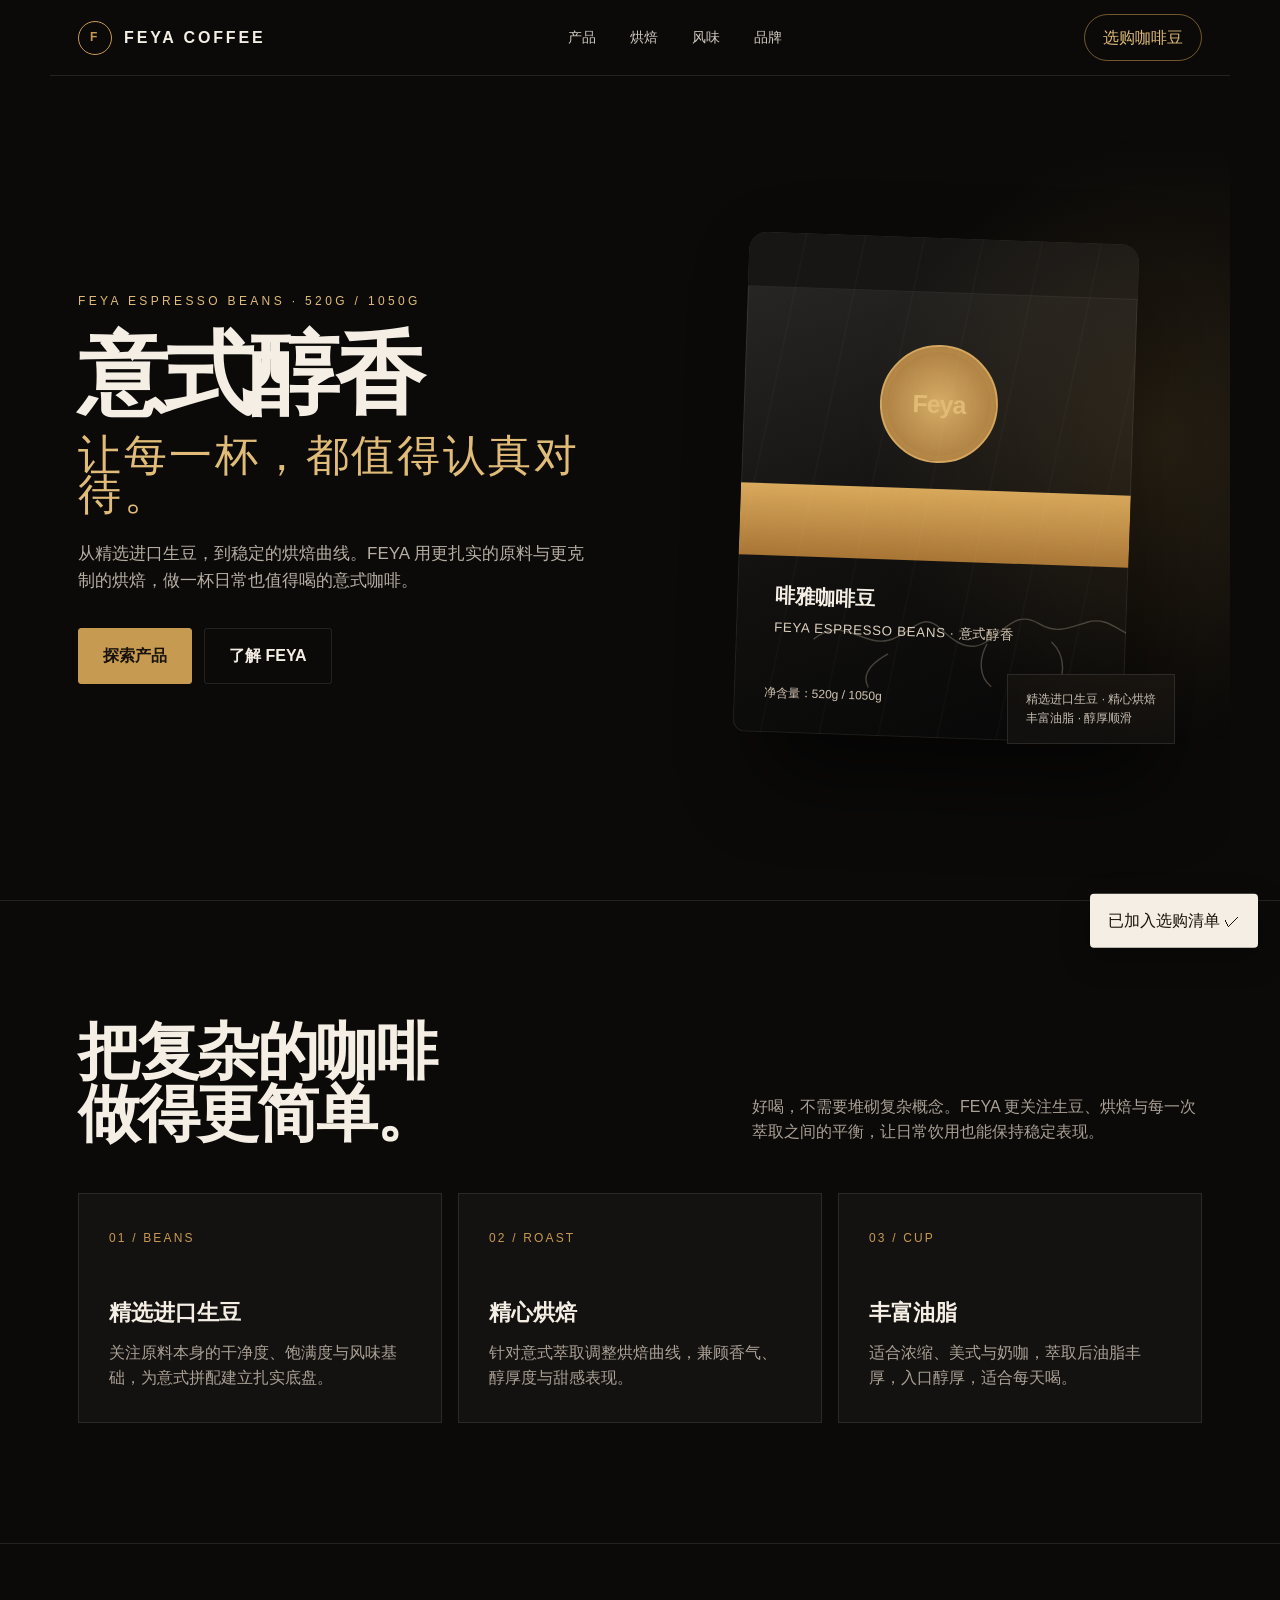
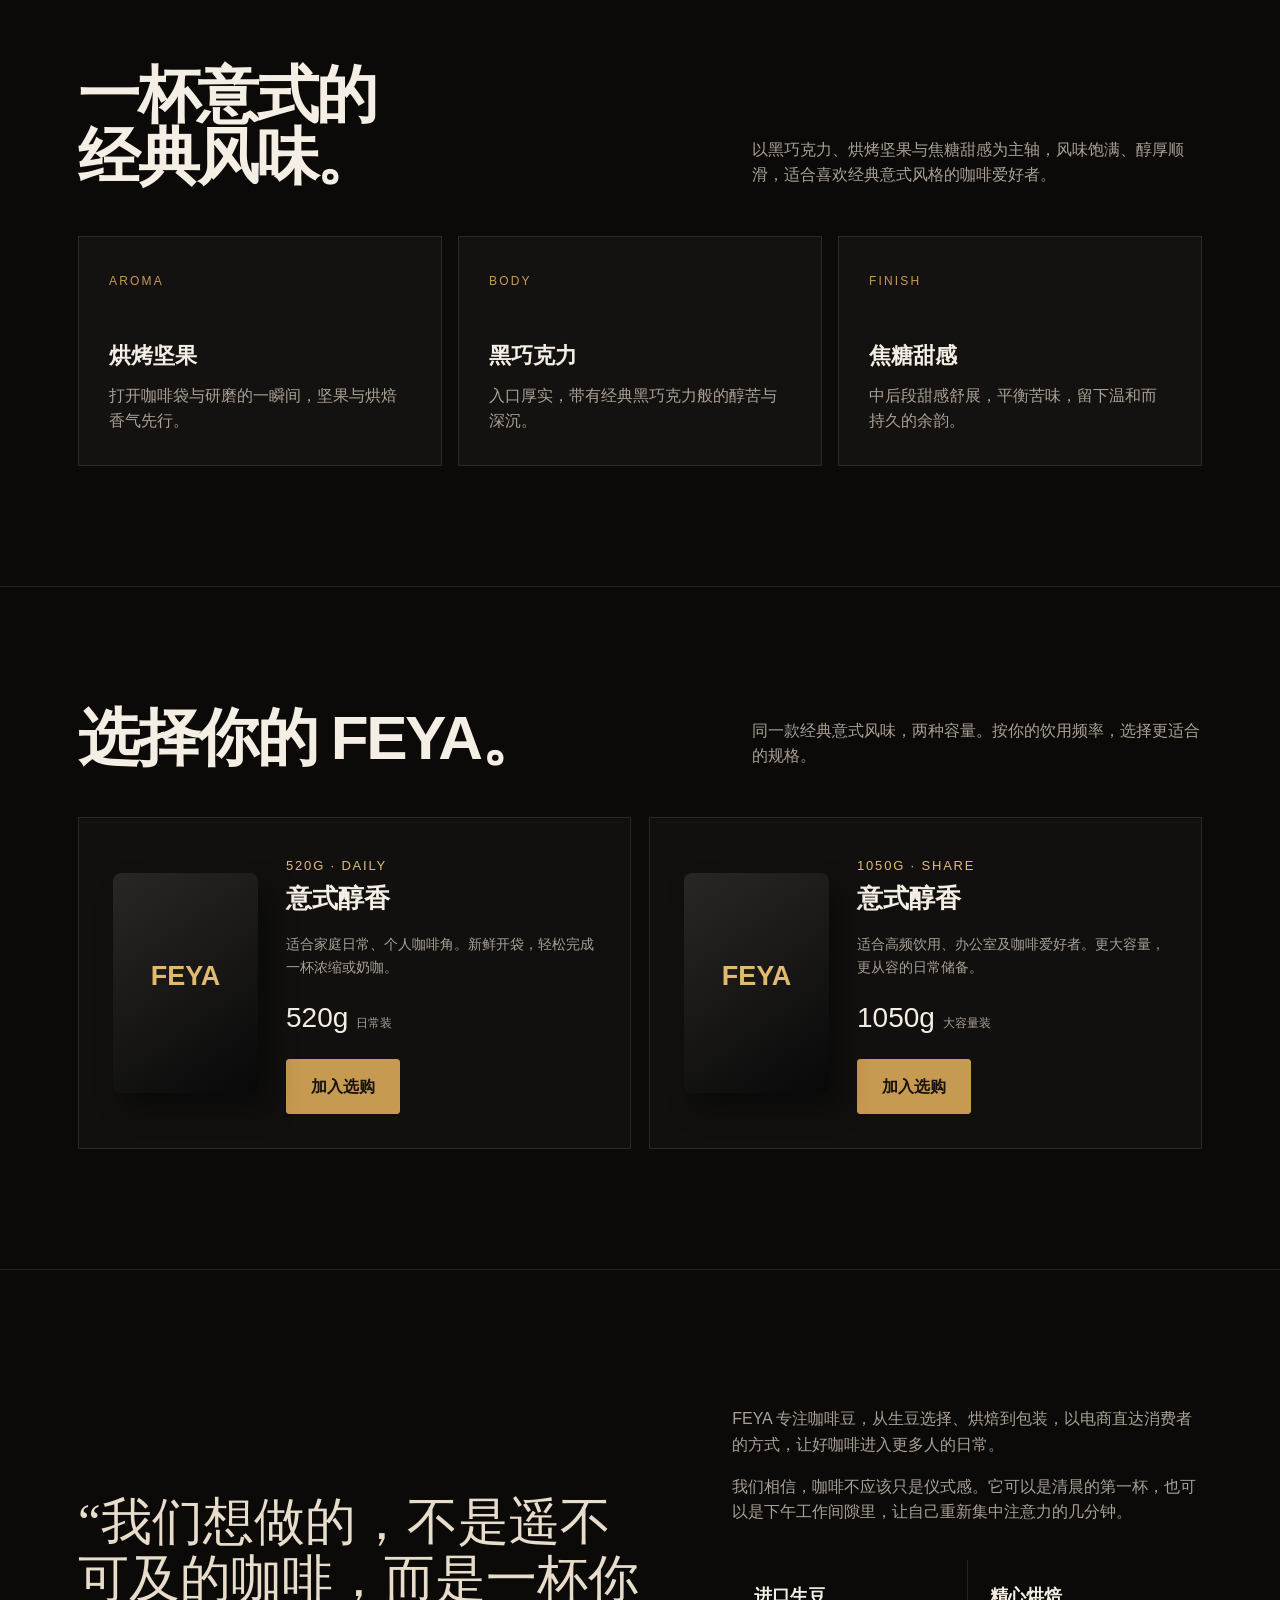
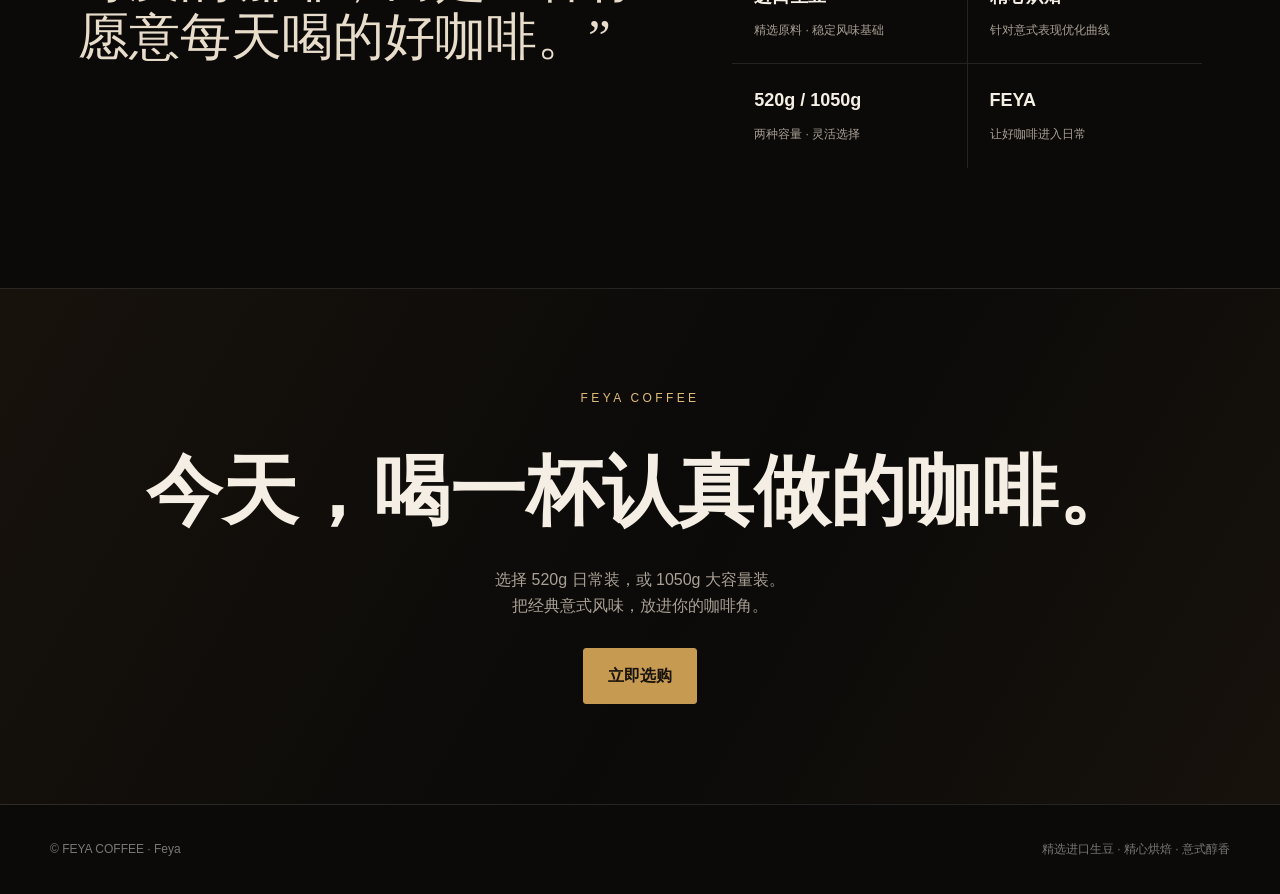
==== index.html @ 995ca5c8 "Build FEYA Coffee brand ecommerce website" ====
<!doctype html>
<html lang="zh-CN">
<head>
<meta charset="utf-8">
<meta name="viewport" content="width=device-width,initial-scale=1">
<meta name="description" content="FEYA Coffee — 意式醇香咖啡豆。520g / 1050g，精选进口生豆，精心烘焙。">
<title>FEYA COFFEE｜意式醇香咖啡豆</title>
<style>
:root{--bg:#0b0a09;--panel:#141210;--gold:#c79a52;--gold2:#e0bc78;--cream:#f4eee4;--muted:#aaa095;--line:rgba(255,255,255,.1);--max:1180px}*{box-sizing:border-box}html{scroll-behavior:smooth}body{margin:0;background:var(--bg);color:var(--cream);font-family:Inter,"PingFang SC","Microsoft YaHei",Arial,sans-serif;line-height:1.6}a{color:inherit;text-decoration:none}button{font:inherit}.wrap{max-width:var(--max);margin:auto;padding:0 28px}.nav{height:76px;display:flex;align-items:center;justify-content:space-between;border-bottom:1px solid var(--line);position:relative;z-index:5}.brand{display:flex;align-items:center;gap:12px;font-weight:800;letter-spacing:.18em}.brandmark{width:34px;height:34px;border:1px solid var(--gold);border-radius:50%;display:grid;place-items:center;color:var(--gold);font-size:12px}.navlinks{display:flex;gap:34px;color:#cfc8be;font-size:14px}.navlinks a:hover{color:var(--gold2)}.navcta{padding:10px 18px;border:1px solid rgba(199,154,82,.55);border-radius:999px;color:var(--gold2)}.hero{min-height:calc(100vh - 76px);display:grid;grid-template-columns:1fr 1fr;align-items:center;gap:60px;position:relative;overflow:hidden}.hero:after{content:"";position:absolute;width:650px;height:650px;right:-260px;top:40px;background:radial-gradient(circle,rgba(199,154,82,.15),transparent 67%);pointer-events:none}.eyebrow{color:var(--gold2);font-size:12px;letter-spacing:.28em;text-transform:uppercase;margin-bottom:22px}.hero h1{font-size:clamp(52px,7vw,94px);line-height:.92;margin:0 0 25px;letter-spacing:-.05em}.hero h1 span{display:block;color:var(--gold2);font-family:Georgia,serif;font-weight:400;font-size:.48em;letter-spacing:.06em;margin-top:20px}.hero p{max-width:520px;color:#b8afa4;font-size:17px;margin:0 0 34px}.actions{display:flex;gap:12px;flex-wrap:wrap}.btn{display:inline-flex;align-items:center;justify-content:center;padding:14px 24px;border-radius:3px;border:1px solid var(--gold);background:var(--gold);color:#17120b;font-weight:700;cursor:pointer}.btn.ghost{background:transparent;color:var(--cream);border-color:var(--line)}.hero-product{display:grid;place-items:center;min-height:610px;position:relative}.bag{width:min(390px,72vw);height:500px;background:linear-gradient(160deg,#2a2927 0%,#11100f 58%,#070707 100%);border-radius:18px 18px 12px 12px;box-shadow:35px 40px 80px rgba(0,0,0,.55),inset 0 0 0 1px rgba(255,255,255,.08);transform:rotate(2deg);position:relative;overflow:hidden}.bag:before{content:"";position:absolute;inset:0;background:repeating-linear-gradient(100deg,transparent 0 55px,rgba(255,255,255,.025) 56px,transparent 58px)}.zip{height:55px;background:#171615;border-bottom:1px solid rgba(255,255,255,.08)}.seal{width:118px;height:118px;border-radius:50%;border:2px solid #d4a65f;box-shadow:inset 0 0 0 5px rgba(212,166,95,.12);display:grid;place-items:center;margin:52px auto 26px;color:#e3bc78;font-size:25px;font-weight:800;letter-spacing:-.04em;background:radial-gradient(circle,#d7ad69,#9b6d31)}.band{height:72px;background:linear-gradient(#d9a95c,#a87535);margin-top:15px}.bagcopy{padding:24px 38px}.bagcopy strong{display:block;font-size:20px}.bagcopy small{display:block;margin-top:5px;color:#ddd0bf;letter-spacing:.05em}.map{position:absolute;left:60px;right:60px;bottom:34px;height:100px;opacity:.28}.map path{fill:none;stroke:#d8c7b1;stroke-width:2}.tag{position:absolute;bottom:30px;left:30px;color:#d4c6b4;font-size:12px}.float{position:absolute;right:5%;bottom:8%;background:rgba(20,18,16,.9);border:1px solid var(--line);padding:15px 18px;backdrop-filter:blur(8px);font-size:12px;color:#c9c0b5}.section{padding:120px 0;border-top:1px solid var(--line)}.sectionhead{display:flex;justify-content:space-between;align-items:end;gap:30px;margin-bottom:48px}.section h2{font-size:clamp(36px,5vw,62px);line-height:1;margin:0;letter-spacing:-.04em}.sectionhead p{max-width:450px;color:var(--muted);margin:0}.grid3{display:grid;grid-template-columns:repeat(3,1fr);gap:16px}.card{background:var(--panel);border:1px solid var(--line);padding:30px;min-height:230px}.num{color:var(--gold);font-size:12px;letter-spacing:.18em}.card h3{font-size:22px;margin:45px 0 10px}.card p{color:var(--muted);margin:0}.products{display:grid;grid-template-columns:1fr 1fr;gap:18px}.product{background:#11100f;border:1px solid var(--line);padding:34px;display:grid;grid-template-columns:145px 1fr;gap:28px;align-items:center}.mini{height:220px;border-radius:8px;background:linear-gradient(145deg,#292725,#080808);position:relative;box-shadow:12px 16px 28px rgba(0,0,0,.4)}.mini:after{content:"FEYA";position:absolute;left:50%;top:47%;transform:translate(-50%,-50%);font-weight:800;color:#e1b96f;font-size:27px}.product h3{font-size:26px;margin:0 0 5px}.weight{color:var(--gold2);font-size:13px;letter-spacing:.14em}.product p{color:var(--muted);font-size:14px}.price{font-size:28px;margin:18px 0;color:var(--cream)}.price small{font-size:12px;color:var(--muted);font-weight:400}.story{display:grid;grid-template-columns:1.1fr .9fr;gap:80px;align-items:center}.quote{font-family:Georgia,serif;font-size:clamp(32px,4vw,55px);line-height:1.12;color:#e8dccb}.storycopy{color:var(--muted);font-size:16px}.facts{display:grid;grid-template-columns:repeat(2,1fr);gap:1px;background:var(--line);margin-top:35px}.fact{background:var(--bg);padding:22px}.fact b{display:block;color:var(--cream);font-size:18px;margin-bottom:5px}.fact span{color:var(--muted);font-size:12px}.cta{padding:100px 0;text-align:center;background:linear-gradient(120deg,#17120c,#0b0a09 55%,#17120c);border-top:1px solid var(--line);border-bottom:1px solid var(--line)}.cta h2{font-size:clamp(42px,6vw,76px);margin:0 0 16px}.cta p{color:var(--muted);margin:0 auto 30px}.footer{padding:35px 0;color:#777;display:flex;justify-content:space-between;font-size:12px}.toast{position:fixed;right:22px;bottom:22px;background:#f4eee4;color:#17120b;padding:14px 18px;border-radius:4px;transform:translateY(130%);transition:.3s;z-index:20;box-shadow:0 10px 30px rgba(0,0,0,.3)}.toast.show{transform:translateY(0)}@media(max-width:800px){.navlinks{display:none}.hero{grid-template-columns:1fr;gap:0;padding-top:55px}.hero-product{min-height:530px}.hero-product .bag{transform:scale(.86) rotate(2deg)}.float{right:4%;bottom:2%}.grid3,.products,.story{grid-template-columns:1fr}.section{padding:80px 0}.product{grid-template-columns:110px 1fr;padding:22px}.mini{height:180px}.footer{flex-direction:column;gap:10px}.sectionhead{display:block}.sectionhead p{margin-top:18px}.wrap{padding:0 20px}}
</style>
</head>
<body>
<header class="wrap nav"><a class="brand" href="#top"><span class="brandmark">F</span><span>FEYA COFFEE</span></a><nav class="navlinks"><a href="#product">产品</a><a href="#craft">烘焙</a><a href="#flavor">风味</a><a href="#story">品牌</a></nav><a class="navcta" href="#buy">选购咖啡豆</a></header>
<main id="top">
<section class="wrap hero"><div><div class="eyebrow">FEYA ESPRESSO BEANS · 520g / 1050g</div><h1>意式醇香<span>让每一杯，都值得认真对待。</span></h1><p>从精选进口生豆，到稳定的烘焙曲线。FEYA 用更扎实的原料与更克制的烘焙，做一杯日常也值得喝的意式咖啡。</p><div class="actions"><a class="btn" href="#product">探索产品</a><a class="btn ghost" href="#story">了解 FEYA</a></div></div><div class="hero-product"><div class="bag"><div class="zip"></div><div class="seal">Feya</div><div class="band"></div><div class="bagcopy"><strong>啡雅咖啡豆</strong><small>FEYA ESPRESSO BEANS · 意式醇香</small></div><svg class="map" viewBox="0 0 500 140"><path d="M25 55c40-35 68 8 105-2 31-8 44-45 73-18 19 17 40 31 63 16 29-19 41-47 75-28 24 13 40 4 66-5 29-10 48 15 69 18 18 3 28 24 42 25"/><path d="M130 72c-25 15-36 31-26 48m164-67c-11 22-10 47 8 60m82-66c18 16 20 36 14 58"/></svg><span class="tag">净含量：520g / 1050g</span></div><div class="float">精选进口生豆 · 精心烘焙<br>丰富油脂 · 醇厚顺滑</div></div></section>
<section class="section" id="craft"><div class="wrap"><div class="sectionhead"><h2>把复杂的咖啡<br>做得更简单。</h2><p>好喝，不需要堆砌复杂概念。FEYA 更关注生豆、烘焙与每一次萃取之间的平衡，让日常饮用也能保持稳定表现。</p></div><div class="grid3"><article class="card"><span class="num">01 / BEANS</span><h3>精选进口生豆</h3><p>关注原料本身的干净度、饱满度与风味基础，为意式拼配建立扎实底盘。</p></article><article class="card"><span class="num">02 / ROAST</span><h3>精心烘焙</h3><p>针对意式萃取调整烘焙曲线，兼顾香气、醇厚度与甜感表现。</p></article><article class="card"><span class="num">03 / CUP</span><h3>丰富油脂</h3><p>适合浓缩、美式与奶咖，萃取后油脂丰厚，入口醇厚，适合每天喝。</p></article></div></div></section>
<section class="section" id="flavor"><div class="wrap"><div class="sectionhead"><h2>一杯意式的<br>经典风味。</h2><p>以黑巧克力、烘烤坚果与焦糖甜感为主轴，风味饱满、醇厚顺滑，适合喜欢经典意式风格的咖啡爱好者。</p></div><div class="grid3"><article class="card"><span class="num">AROMA</span><h3>烘烤坚果</h3><p>打开咖啡袋与研磨的一瞬间，坚果与烘焙香气先行。</p></article><article class="card"><span class="num">BODY</span><h3>黑巧克力</h3><p>入口厚实，带有经典黑巧克力般的醇苦与深沉。</p></article><article class="card"><span class="num">FINISH</span><h3>焦糖甜感</h3><p>中后段甜感舒展，平衡苦味，留下温和而持久的余韵。</p></article></div></div></section>
<section class="section" id="product"><div class="wrap"><div class="sectionhead"><h2>选择你的 FEYA。</h2><p>同一款经典意式风味，两种容量。按你的饮用频率，选择更适合的规格。</p></div><div class="products"><article class="product"><div class="mini"></div><div><span class="weight">520G · DAILY</span><h3>意式醇香</h3><p>适合家庭日常、个人咖啡角。新鲜开袋，轻松完成一杯浓缩或奶咖。</p><div class="price">520g <small>日常装</small></div><button class="btn" onclick="add('FEYA 意式醇香 520g')">加入选购</button></div></article><article class="product"><div class="mini"></div><div><span class="weight">1050G · SHARE</span><h3>意式醇香</h3><p>适合高频饮用、办公室及咖啡爱好者。更大容量，更从容的日常储备。</p><div class="price">1050g <small>大容量装</small></div><button class="btn" onclick="add('FEYA 意式醇香 1050g')">加入选购</button></div></article></div></div></section>
<section class="section" id="story"><div class="wrap story"><div class="quote">“我们想做的，不是遥不可及的咖啡，而是一杯你愿意每天喝的好咖啡。”</div><div class="storycopy"><p>FEYA 专注咖啡豆，从生豆选择、烘焙到包装，以电商直达消费者的方式，让好咖啡进入更多人的日常。</p><p>我们相信，咖啡不应该只是仪式感。它可以是清晨的第一杯，也可以是下午工作间隙里，让自己重新集中注意力的几分钟。</p><div class="facts"><div class="fact"><b>进口生豆</b><span>精选原料 · 稳定风味基础</span></div><div class="fact"><b>精心烘焙</b><span>针对意式表现优化曲线</span></div><div class="fact"><b>520g / 1050g</b><span>两种容量 · 灵活选择</span></div><div class="fact"><b>FEYA</b><span>让好咖啡进入日常</span></div></div></div></div></section>
<section class="cta" id="buy"><div class="wrap"><div class="eyebrow">FEYA COFFEE</div><h2>今天，喝一杯认真做的咖啡。</h2><p>选择 520g 日常装，或 1050g 大容量装。<br>把经典意式风味，放进你的咖啡角。</p><a class="btn" href="#product">立即选购</a></div></section>
</main><footer class="wrap footer"><span>© FEYA COFFEE · Feya</span><span>精选进口生豆 · 精心烘焙 · 意式醇香</span></footer><div class="toast" id="toast">已加入选购清单 ✓</div>
<script>function add(name){const t=document.getElementById('toast');t.textContent=name+' · 已加入选购清单 ✓';t.classList.add('show');setTimeout(()=>t.classList.remove('show'),2200)}</script>
</body></html>
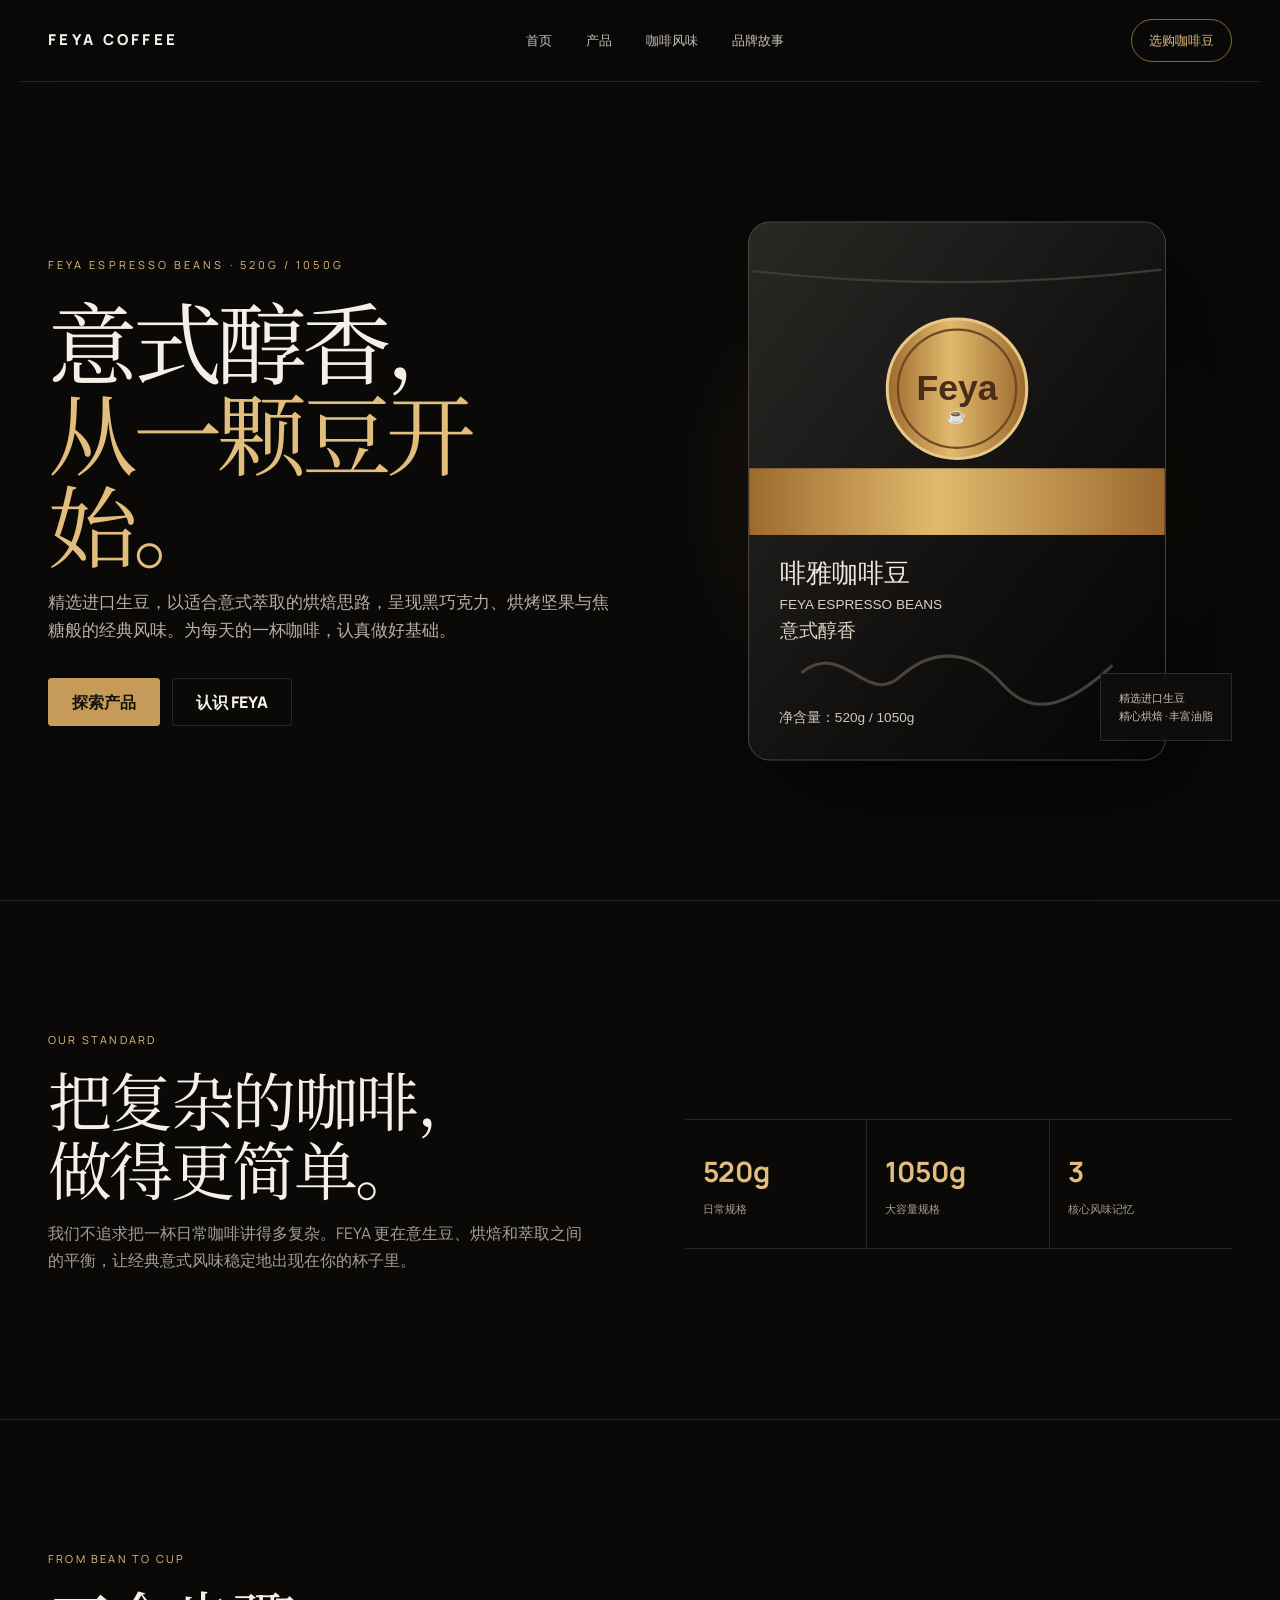
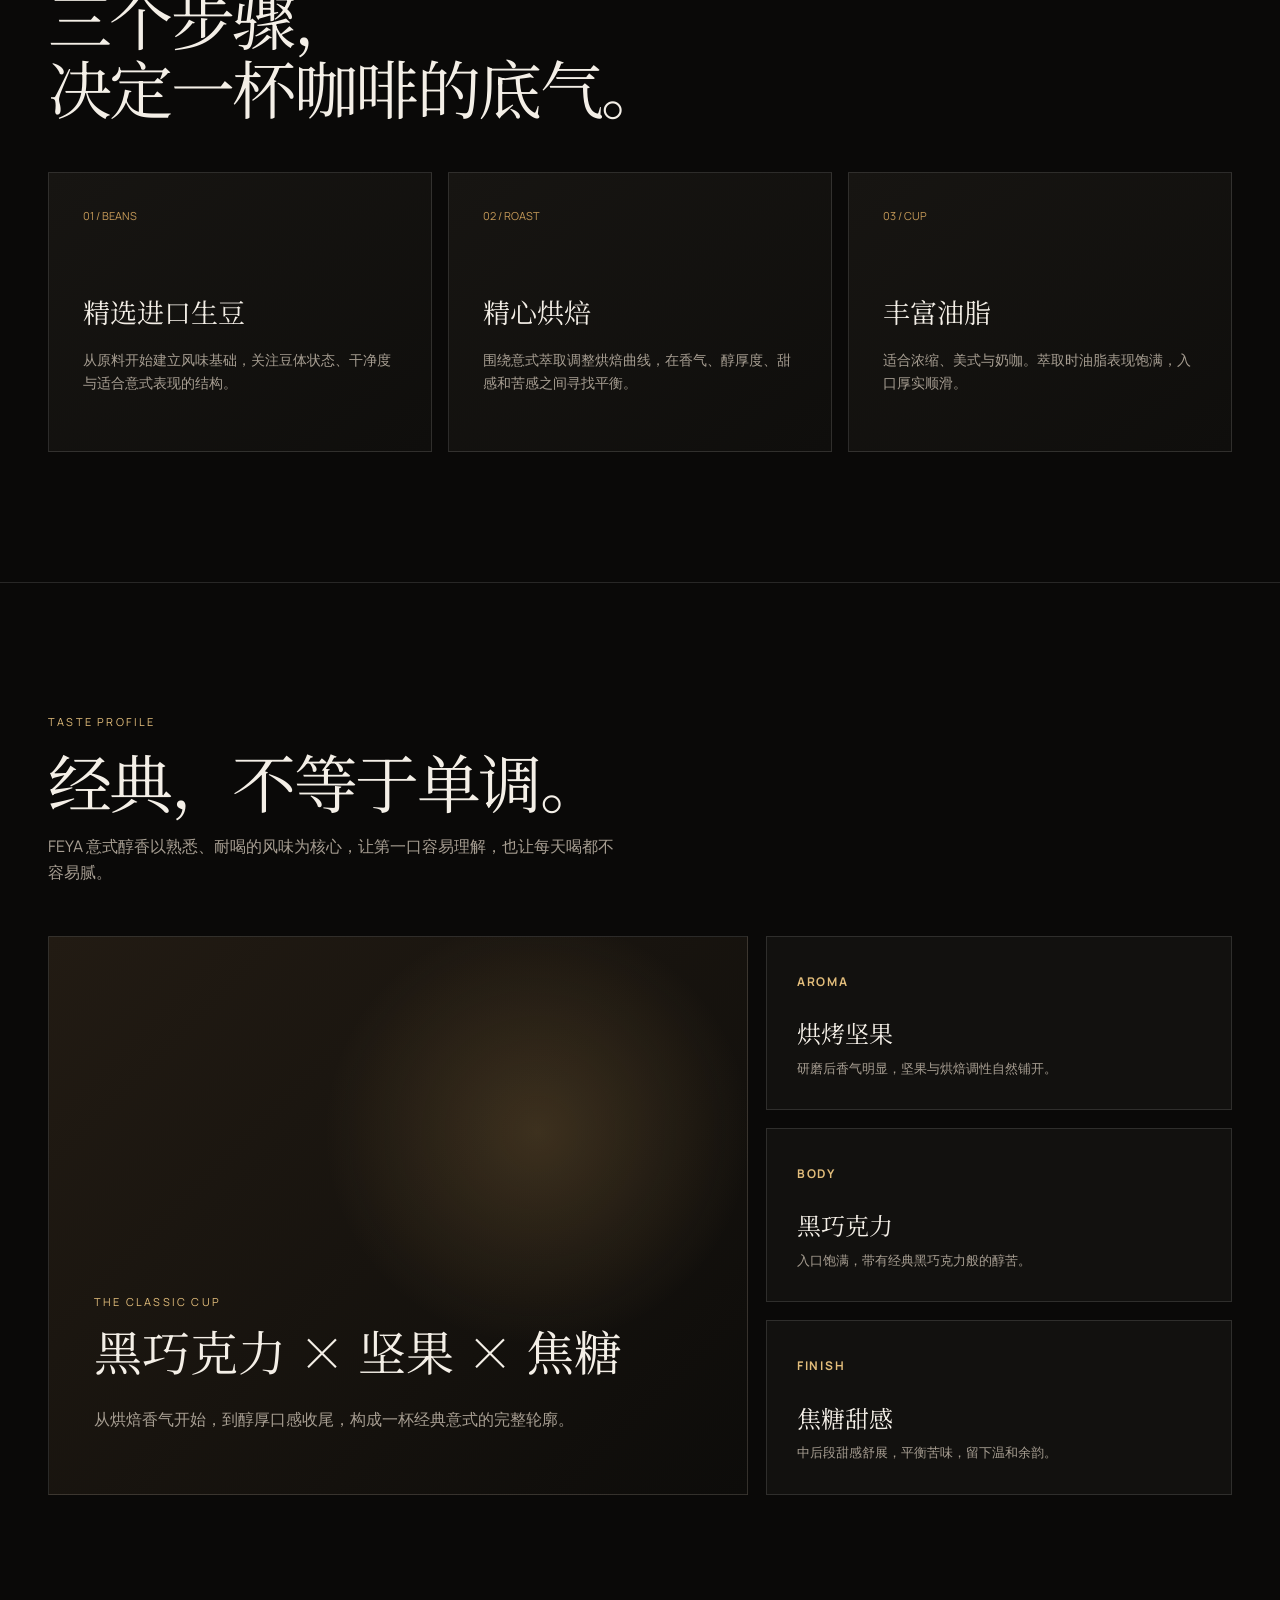
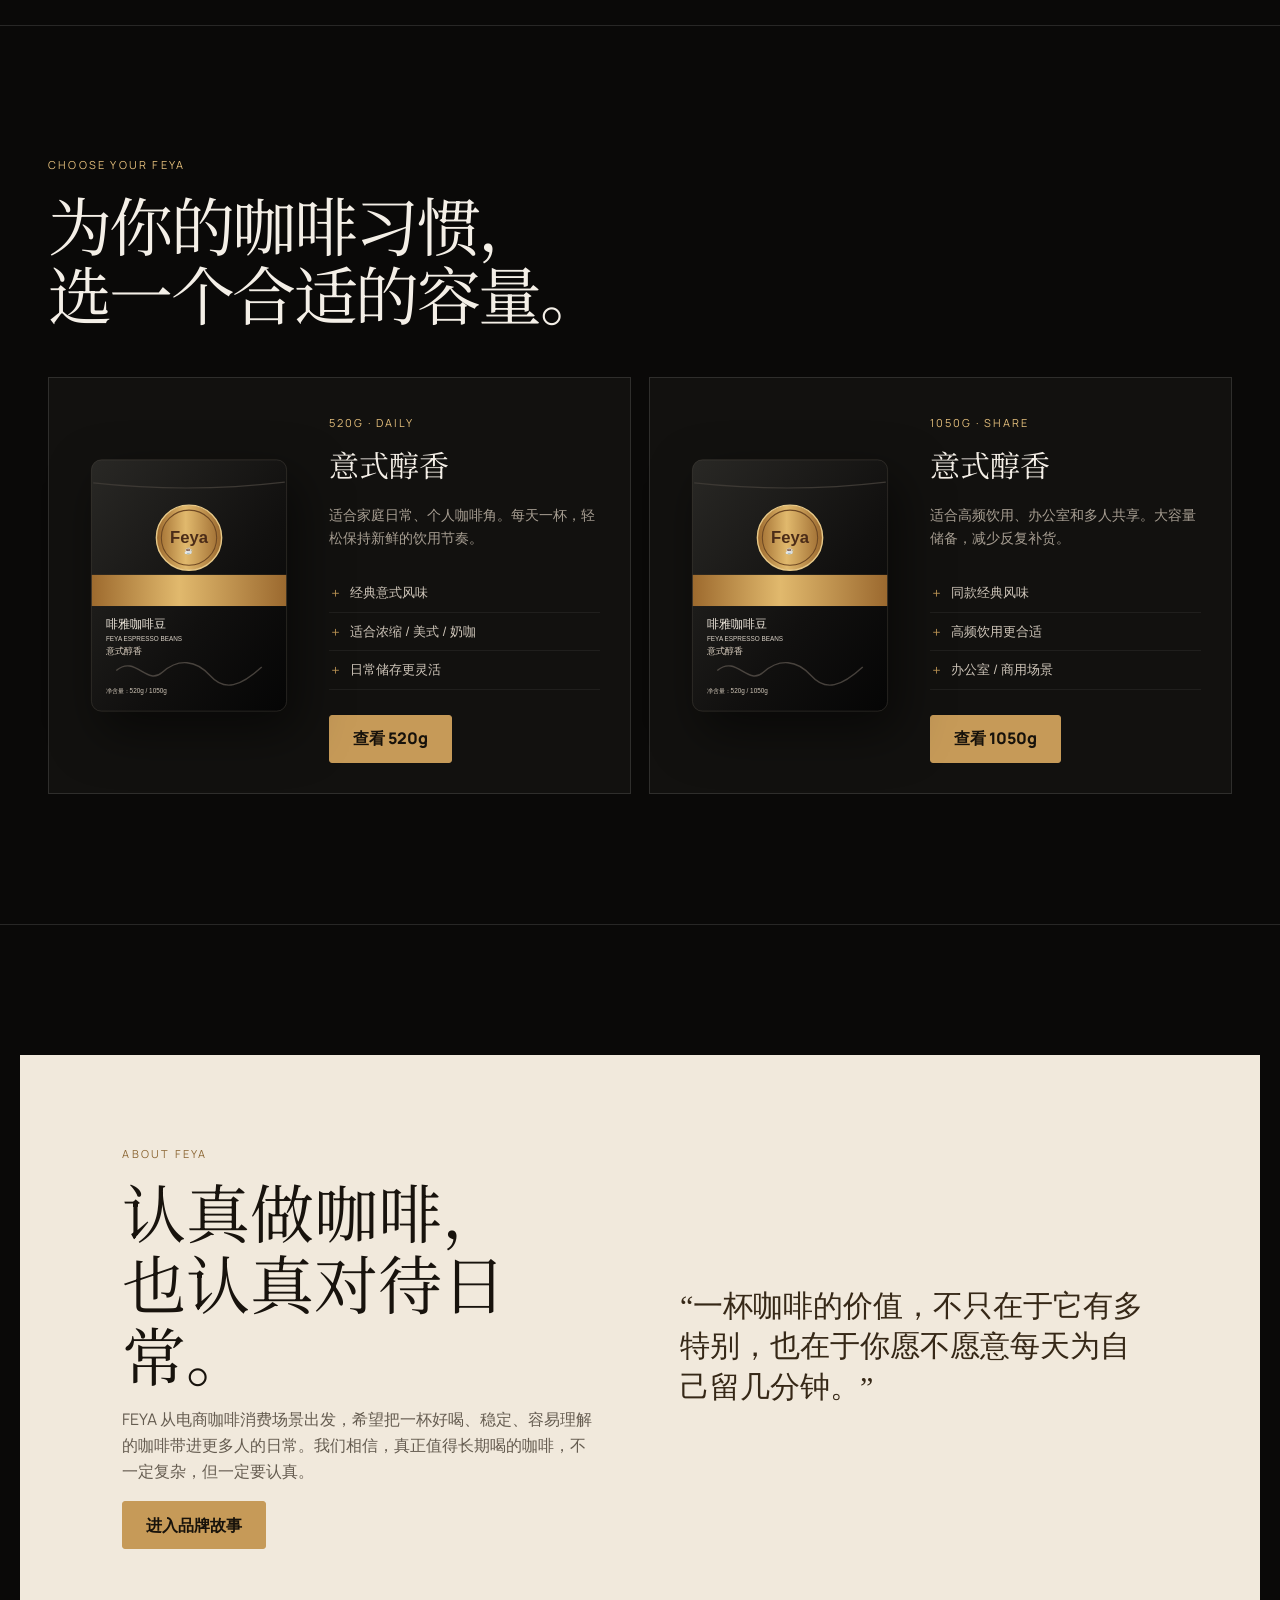
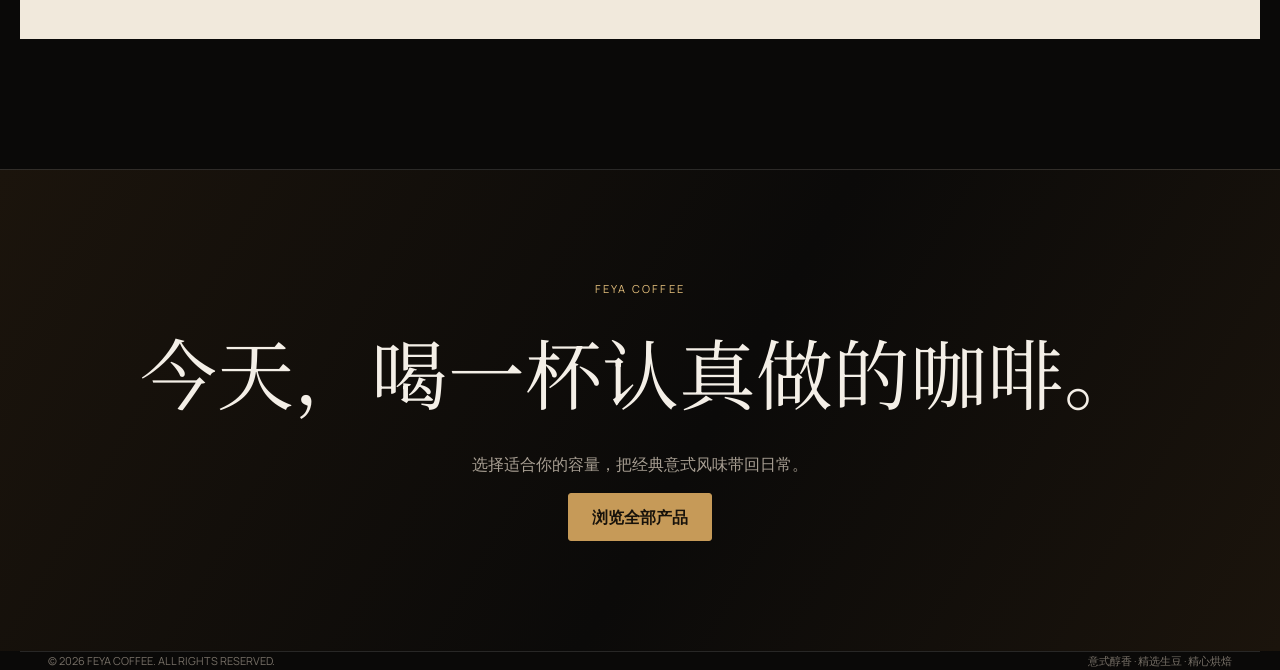
==== commit 70163342: "Upgrade FEYA homepage to 2.0" ====
--- a/index.html
+++ b/index.html
@@ -1,23 +1 @@
-<!doctype html>
-<html lang="zh-CN">
-<head>
-<meta charset="utf-8">
-<meta name="viewport" content="width=device-width,initial-scale=1">
-<meta name="description" content="FEYA Coffee — 意式醇香咖啡豆。520g / 1050g，精选进口生豆，精心烘焙。">
-<title>FEYA COFFEE｜意式醇香咖啡豆</title>
-<style>
-:root{--bg:#0b0a09;--panel:#141210;--gold:#c79a52;--gold2:#e0bc78;--cream:#f4eee4;--muted:#aaa095;--line:rgba(255,255,255,.1);--max:1180px}*{box-sizing:border-box}html{scroll-behavior:smooth}body{margin:0;background:var(--bg);color:var(--cream);font-family:Inter,"PingFang SC","Microsoft YaHei",Arial,sans-serif;line-height:1.6}a{color:inherit;text-decoration:none}button{font:inherit}.wrap{max-width:var(--max);margin:auto;padding:0 28px}.nav{height:76px;display:flex;align-items:center;justify-content:space-between;border-bottom:1px solid var(--line);position:relative;z-index:5}.brand{display:flex;align-items:center;gap:12px;font-weight:800;letter-spacing:.18em}.brandmark{width:34px;height:34px;border:1px solid var(--gold);border-radius:50%;display:grid;place-items:center;color:var(--gold);font-size:12px}.navlinks{display:flex;gap:34px;color:#cfc8be;font-size:14px}.navlinks a:hover{color:var(--gold2)}.navcta{padding:10px 18px;border:1px solid rgba(199,154,82,.55);border-radius:999px;color:var(--gold2)}.hero{min-height:calc(100vh - 76px);display:grid;grid-template-columns:1fr 1fr;align-items:center;gap:60px;position:relative;overflow:hidden}.hero:after{content:"";position:absolute;width:650px;height:650px;right:-260px;top:40px;background:radial-gradient(circle,rgba(199,154,82,.15),transparent 67%);pointer-events:none}.eyebrow{color:var(--gold2);font-size:12px;letter-spacing:.28em;text-transform:uppercase;margin-bottom:22px}.hero h1{font-size:clamp(52px,7vw,94px);line-height:.92;margin:0 0 25px;letter-spacing:-.05em}.hero h1 span{display:block;color:var(--gold2);font-family:Georgia,serif;font-weight:400;font-size:.48em;letter-spacing:.06em;margin-top:20px}.hero p{max-width:520px;color:#b8afa4;font-size:17px;margin:0 0 34px}.actions{display:flex;gap:12px;flex-wrap:wrap}.btn{display:inline-flex;align-items:center;justify-content:center;padding:14px 24px;border-radius:3px;border:1px solid var(--gold);background:var(--gold);color:#17120b;font-weight:700;cursor:pointer}.btn.ghost{background:transparent;color:var(--cream);border-color:var(--line)}.hero-product{display:grid;place-items:center;min-height:610px;position:relative}.bag{width:min(390px,72vw);height:500px;background:linear-gradient(160deg,#2a2927 0%,#11100f 58%,#070707 100%);border-radius:18px 18px 12px 12px;box-shadow:35px 40px 80px rgba(0,0,0,.55),inset 0 0 0 1px rgba(255,255,255,.08);transform:rotate(2deg);position:relative;overflow:hidden}.bag:before{content:"";position:absolute;inset:0;background:repeating-linear-gradient(100deg,transparent 0 55px,rgba(255,255,255,.025) 56px,transparent 58px)}.zip{height:55px;background:#171615;border-bottom:1px solid rgba(255,255,255,.08)}.seal{width:118px;height:118px;border-radius:50%;border:2px solid #d4a65f;box-shadow:inset 0 0 0 5px rgba(212,166,95,.12);display:grid;place-items:center;margin:52px auto 26px;color:#e3bc78;font-size:25px;font-weight:800;letter-spacing:-.04em;background:radial-gradient(circle,#d7ad69,#9b6d31)}.band{height:72px;background:linear-gradient(#d9a95c,#a87535);margin-top:15px}.bagcopy{padding:24px 38px}.bagcopy strong{display:block;font-size:20px}.bagcopy small{display:block;margin-top:5px;color:#ddd0bf;letter-spacing:.05em}.map{position:absolute;left:60px;right:60px;bottom:34px;height:100px;opacity:.28}.map path{fill:none;stroke:#d8c7b1;stroke-width:2}.tag{position:absolute;bottom:30px;left:30px;color:#d4c6b4;font-size:12px}.float{position:absolute;right:5%;bottom:8%;background:rgba(20,18,16,.9);border:1px solid var(--line);padding:15px 18px;backdrop-filter:blur(8px);font-size:12px;color:#c9c0b5}.section{padding:120px 0;border-top:1px solid var(--line)}.sectionhead{display:flex;justify-content:space-between;align-items:end;gap:30px;margin-bottom:48px}.section h2{font-size:clamp(36px,5vw,62px);line-height:1;margin:0;letter-spacing:-.04em}.sectionhead p{max-width:450px;color:var(--muted);margin:0}.grid3{display:grid;grid-template-columns:repeat(3,1fr);gap:16px}.card{background:var(--panel);border:1px solid var(--line);padding:30px;min-height:230px}.num{color:var(--gold);font-size:12px;letter-spacing:.18em}.card h3{font-size:22px;margin:45px 0 10px}.card p{color:var(--muted);margin:0}.products{display:grid;grid-template-columns:1fr 1fr;gap:18px}.product{background:#11100f;border:1px solid var(--line);padding:34px;display:grid;grid-template-columns:145px 1fr;gap:28px;align-items:center}.mini{height:220px;border-radius:8px;background:linear-gradient(145deg,#292725,#080808);position:relative;box-shadow:12px 16px 28px rgba(0,0,0,.4)}.mini:after{content:"FEYA";position:absolute;left:50%;top:47%;transform:translate(-50%,-50%);font-weight:800;color:#e1b96f;font-size:27px}.product h3{font-size:26px;margin:0 0 5px}.weight{color:var(--gold2);font-size:13px;letter-spacing:.14em}.product p{color:var(--muted);font-size:14px}.price{font-size:28px;margin:18px 0;color:var(--cream)}.price small{font-size:12px;color:var(--muted);font-weight:400}.story{display:grid;grid-template-columns:1.1fr .9fr;gap:80px;align-items:center}.quote{font-family:Georgia,serif;font-size:clamp(32px,4vw,55px);line-height:1.12;color:#e8dccb}.storycopy{color:var(--muted);font-size:16px}.facts{display:grid;grid-template-columns:repeat(2,1fr);gap:1px;background:var(--line);margin-top:35px}.fact{background:var(--bg);padding:22px}.fact b{display:block;color:var(--cream);font-size:18px;margin-bottom:5px}.fact span{color:var(--muted);font-size:12px}.cta{padding:100px 0;text-align:center;background:linear-gradient(120deg,#17120c,#0b0a09 55%,#17120c);border-top:1px solid var(--line);border-bottom:1px solid var(--line)}.cta h2{font-size:clamp(42px,6vw,76px);margin:0 0 16px}.cta p{color:var(--muted);margin:0 auto 30px}.footer{padding:35px 0;color:#777;display:flex;justify-content:space-between;font-size:12px}.toast{position:fixed;right:22px;bottom:22px;background:#f4eee4;color:#17120b;padding:14px 18px;border-radius:4px;transform:translateY(130%);transition:.3s;z-index:20;box-shadow:0 10px 30px rgba(0,0,0,.3)}.toast.show{transform:translateY(0)}@media(max-width:800px){.navlinks{display:none}.hero{grid-template-columns:1fr;gap:0;padding-top:55px}.hero-product{min-height:530px}.hero-product .bag{transform:scale(.86) rotate(2deg)}.float{right:4%;bottom:2%}.grid3,.products,.story{grid-template-columns:1fr}.section{padding:80px 0}.product{grid-template-columns:110px 1fr;padding:22px}.mini{height:180px}.footer{flex-direction:column;gap:10px}.sectionhead{display:block}.sectionhead p{margin-top:18px}.wrap{padding:0 20px}}
-</style>
-</head>
-<body>
-<header class="wrap nav"><a class="brand" href="#top"><span class="brandmark">F</span><span>FEYA COFFEE</span></a><nav class="navlinks"><a href="#product">产品</a><a href="#craft">烘焙</a><a href="#flavor">风味</a><a href="#story">品牌</a></nav><a class="navcta" href="#buy">选购咖啡豆</a></header>
-<main id="top">
-<section class="wrap hero"><div><div class="eyebrow">FEYA ESPRESSO BEANS · 520g / 1050g</div><h1>意式醇香<span>让每一杯，都值得认真对待。</span></h1><p>从精选进口生豆，到稳定的烘焙曲线。FEYA 用更扎实的原料与更克制的烘焙，做一杯日常也值得喝的意式咖啡。</p><div class="actions"><a class="btn" href="#product">探索产品</a><a class="btn ghost" href="#story">了解 FEYA</a></div></div><div class="hero-product"><div class="bag"><div class="zip"></div><div class="seal">Feya</div><div class="band"></div><div class="bagcopy"><strong>啡雅咖啡豆</strong><small>FEYA ESPRESSO BEANS · 意式醇香</small></div><svg class="map" viewBox="0 0 500 140"><path d="M25 55c40-35 68 8 105-2 31-8 44-45 73-18 19 17 40 31 63 16 29-19 41-47 75-28 24 13 40 4 66-5 29-10 48 15 69 18 18 3 28 24 42 25"/><path d="M130 72c-25 15-36 31-26 48m164-67c-11 22-10 47 8 60m82-66c18 16 20 36 14 58"/></svg><span class="tag">净含量：520g / 1050g</span></div><div class="float">精选进口生豆 · 精心烘焙<br>丰富油脂 · 醇厚顺滑</div></div></section>
-<section class="section" id="craft"><div class="wrap"><div class="sectionhead"><h2>把复杂的咖啡<br>做得更简单。</h2><p>好喝，不需要堆砌复杂概念。FEYA 更关注生豆、烘焙与每一次萃取之间的平衡，让日常饮用也能保持稳定表现。</p></div><div class="grid3"><article class="card"><span class="num">01 / BEANS</span><h3>精选进口生豆</h3><p>关注原料本身的干净度、饱满度与风味基础，为意式拼配建立扎实底盘。</p></article><article class="card"><span class="num">02 / ROAST</span><h3>精心烘焙</h3><p>针对意式萃取调整烘焙曲线，兼顾香气、醇厚度与甜感表现。</p></article><article class="card"><span class="num">03 / CUP</span><h3>丰富油脂</h3><p>适合浓缩、美式与奶咖，萃取后油脂丰厚，入口醇厚，适合每天喝。</p></article></div></div></section>
-<section class="section" id="flavor"><div class="wrap"><div class="sectionhead"><h2>一杯意式的<br>经典风味。</h2><p>以黑巧克力、烘烤坚果与焦糖甜感为主轴，风味饱满、醇厚顺滑，适合喜欢经典意式风格的咖啡爱好者。</p></div><div class="grid3"><article class="card"><span class="num">AROMA</span><h3>烘烤坚果</h3><p>打开咖啡袋与研磨的一瞬间，坚果与烘焙香气先行。</p></article><article class="card"><span class="num">BODY</span><h3>黑巧克力</h3><p>入口厚实，带有经典黑巧克力般的醇苦与深沉。</p></article><article class="card"><span class="num">FINISH</span><h3>焦糖甜感</h3><p>中后段甜感舒展，平衡苦味，留下温和而持久的余韵。</p></article></div></div></section>
-<section class="section" id="product"><div class="wrap"><div class="sectionhead"><h2>选择你的 FEYA。</h2><p>同一款经典意式风味，两种容量。按你的饮用频率，选择更适合的规格。</p></div><div class="products"><article class="product"><div class="mini"></div><div><span class="weight">520G · DAILY</span><h3>意式醇香</h3><p>适合家庭日常、个人咖啡角。新鲜开袋，轻松完成一杯浓缩或奶咖。</p><div class="price">520g <small>日常装</small></div><button class="btn" onclick="add('FEYA 意式醇香 520g')">加入选购</button></div></article><article class="product"><div class="mini"></div><div><span class="weight">1050G · SHARE</span><h3>意式醇香</h3><p>适合高频饮用、办公室及咖啡爱好者。更大容量，更从容的日常储备。</p><div class="price">1050g <small>大容量装</small></div><button class="btn" onclick="add('FEYA 意式醇香 1050g')">加入选购</button></div></article></div></div></section>
-<section class="section" id="story"><div class="wrap story"><div class="quote">“我们想做的，不是遥不可及的咖啡，而是一杯你愿意每天喝的好咖啡。”</div><div class="storycopy"><p>FEYA 专注咖啡豆，从生豆选择、烘焙到包装，以电商直达消费者的方式，让好咖啡进入更多人的日常。</p><p>我们相信，咖啡不应该只是仪式感。它可以是清晨的第一杯，也可以是下午工作间隙里，让自己重新集中注意力的几分钟。</p><div class="facts"><div class="fact"><b>进口生豆</b><span>精选原料 · 稳定风味基础</span></div><div class="fact"><b>精心烘焙</b><span>针对意式表现优化曲线</span></div><div class="fact"><b>520g / 1050g</b><span>两种容量 · 灵活选择</span></div><div class="fact"><b>FEYA</b><span>让好咖啡进入日常</span></div></div></div></div></section>
-<section class="cta" id="buy"><div class="wrap"><div class="eyebrow">FEYA COFFEE</div><h2>今天，喝一杯认真做的咖啡。</h2><p>选择 520g 日常装，或 1050g 大容量装。<br>把经典意式风味，放进你的咖啡角。</p><a class="btn" href="#product">立即选购</a></div></section>
-</main><footer class="wrap footer"><span>© FEYA COFFEE · Feya</span><span>精选进口生豆 · 精心烘焙 · 意式醇香</span></footer><div class="toast" id="toast">已加入选购清单 ✓</div>
-<script>function add(name){const t=document.getElementById('toast');t.textContent=name+' · 已加入选购清单 ✓';t.classList.add('show');setTimeout(()=>t.classList.remove('show'),2200)}</script>
-</body></html>+<!doctype html><html lang="zh-CN"><head><meta charset="utf-8"><meta name="viewport" content="width=device-width,initial-scale=1"><meta name="description" content="FEYA Coffee｜意式醇香咖啡豆。精选进口生豆，精心烘焙，520g / 1050g。"><meta name="theme-color" content="#0a0908"><title>FEYA COFFEE｜让每一杯，都值得认真对待</title><link rel="stylesheet" href="styles.css"></head><body><header class="shell topbar"><a class="logo" href="index.html">FEYA COFFEE</a><nav class="menu"><a href="index.html">首页</a><a href="product.html">产品</a><a href="coffee.html">咖啡风味</a><a href="brand.html">品牌故事</a></nav><a class="pill" href="#buy">选购咖啡豆</a></header><main><section class="shell hero"><div><div class="kicker">FEYA ESPRESSO BEANS · 520G / 1050G</div><h1>意式醇香，<br><em>从一颗豆开始。</em></h1><p class="lead">精选进口生豆，以适合意式萃取的烘焙思路，呈现黑巧克力、烘烤坚果与焦糖般的经典风味。为每天的一杯咖啡，认真做好基础。</p><div class="buttons"><a class="btn" href="product.html">探索产品</a><a class="btn alt" href="brand.html">认识 FEYA</a></div></div><div class="hero-visual"><img class="bagimg" src="assets/feya-bag.svg" alt="FEYA 意式醇香咖啡豆 520g 1050g"><div class="seal-note">精选进口生豆<br>精心烘焙 · 丰富油脂</div></div></section><section class="section"><div class="shell split"><div><div class="eyebrow">OUR STANDARD</div><h2 class="section-title">把复杂的咖啡，<br>做得更简单。</h2><p class="section-intro">我们不追求把一杯日常咖啡讲得多复杂。FEYA 更在意生豆、烘焙和萃取之间的平衡，让经典意式风味稳定地出现在你的杯子里。</p></div><div class="stats"><div class="stat"><strong>520g</strong><span>日常规格</span></div><div class="stat"><strong>1050g</strong><span>大容量规格</span></div><div class="stat"><strong>3</strong><span>核心风味记忆</span></div></div></div></section><section class="section" id="craft"><div class="shell"><div class="eyebrow">FROM BEAN TO CUP</div><h2 class="section-title">三个步骤，<br>决定一杯咖啡的底气。</h2><div class="cards"><article class="card"><div class="card-no">01 / BEANS</div><h3>精选进口生豆</h3><p>从原料开始建立风味基础，关注豆体状态、干净度与适合意式表现的结构。</p></article><article class="card"><div class="card-no">02 / ROAST</div><h3>精心烘焙</h3><p>围绕意式萃取调整烘焙曲线，在香气、醇厚度、甜感和苦感之间寻找平衡。</p></article><article class="card"><div class="card-no">03 / CUP</div><h3>丰富油脂</h3><p>适合浓缩、美式与奶咖。萃取时油脂表现饱满，入口厚实顺滑。</p></article></div></div></section><section class="section" id="flavor"><div class="shell"><div class="eyebrow">TASTE PROFILE</div><h2 class="section-title">经典，不等于单调。</h2><p class="section-intro">FEYA 意式醇香以熟悉、耐喝的风味为核心，让第一口容易理解，也让每天喝都不容易腻。</p><div class="flavor"><div class="flavor-main"><span class="eyebrow">THE CLASSIC CUP</span><h3>黑巧克力 × 坚果 × 焦糖</h3><p class="section-intro">从烘焙香气开始，到醇厚口感收尾，构成一杯经典意式的完整轮廓。</p></div><div class="flavor-side"><div class="flavor-item"><b>AROMA</b><h4>烘烤坚果</h4><p>研磨后香气明显，坚果与烘焙调性自然铺开。</p></div><div class="flavor-item"><b>BODY</b><h4>黑巧克力</h4><p>入口饱满，带有经典黑巧克力般的醇苦。</p></div><div class="flavor-item"><b>FINISH</b><h4>焦糖甜感</h4><p>中后段甜感舒展，平衡苦味，留下温和余韵。</p></div></div></div></div></section><section class="section" id="buy"><div class="shell"><div class="eyebrow">CHOOSE YOUR FEYA</div><h2 class="section-title">为你的咖啡习惯，<br>选一个合适的容量。</h2><div class="product-grid"><article class="product-card"><img src="assets/feya-bag.svg" alt="FEYA 520g"><div><span class="weight">520G · DAILY</span><h3>意式醇香</h3><p>适合家庭日常、个人咖啡角。每天一杯，轻松保持新鲜的饮用节奏。</p><ul class="feature-list"><li>经典意式风味</li><li>适合浓缩 / 美式 / 奶咖</li><li>日常储存更灵活</li></ul><a class="btn" href="product.html#520">查看 520g</a></div></article><article class="product-card"><img src="assets/feya-bag.svg" alt="FEYA 1050g"><div><span class="weight">1050G · SHARE</span><h3>意式醇香</h3><p>适合高频饮用、办公室和多人共享。大容量储备，减少反复补货。</p><ul class="feature-list"><li>同款经典风味</li><li>高频饮用更合适</li><li>办公室 / 商用场景</li></ul><a class="btn" href="product.html#1050">查看 1050g</a></div></article></div></div></section><section class="section"><div class="shell story-block"><div><div class="eyebrow">ABOUT FEYA</div><h2>认真做咖啡，<br>也认真对待日常。</h2><p>FEYA 从电商咖啡消费场景出发，希望把一杯好喝、稳定、容易理解的咖啡带进更多人的日常。我们相信，真正值得长期喝的咖啡，不一定复杂，但一定要认真。</p><a class="btn" href="brand.html">进入品牌故事</a></div><div><div class="quote">“一杯咖啡的价值，不只在于它有多特别，也在于你愿不愿意每天为自己留几分钟。”</div></div></div></section><section class="cta"><div class="shell"><div class="eyebrow">FEYA COFFEE</div><h2>今天，喝一杯认真做的咖啡。</h2><p>选择适合你的容量，把经典意式风味带回日常。</p><a class="btn" href="product.html">浏览全部产品</a></div></section></main><div class="mobile-buy"><a class="btn" href="product.html">立即选购 FEYA</a></div><footer class="shell"><span>© 2026 FEYA COFFEE. ALL RIGHTS RESERVED.</span><span>意式醇香 · 精选生豆 · 精心烘焙</span></footer></body></html>
--- a/styles.css
+++ b/styles.css
@@ -0,0 +1,2 @@
+@import url('https://fonts.googleapis.com/css2?family=Noto+Serif+SC:wght@400;600&family=Manrope:wght@400;500;600;700;800&display=swap');
+:root{--ink:#0a0908;--ink2:#11100e;--paper:#f4efe7;--gold:#c69a58;--gold2:#e2bd7b;--muted:#a79e92;--line:rgba(255,255,255,.12);--max:1240px}*{box-sizing:border-box}html{scroll-behavior:smooth}body{margin:0;background:var(--ink);color:var(--paper);font-family:Manrope,'PingFang SC','Microsoft YaHei',sans-serif;line-height:1.65}a{text-decoration:none;color:inherit}button{font:inherit}.shell{max-width:var(--max);margin:auto;padding:0 28px}.topbar{height:82px;display:flex;align-items:center;justify-content:space-between;border-bottom:1px solid var(--line);position:sticky;top:0;background:rgba(10,9,8,.88);backdrop-filter:blur(18px);z-index:50}.logo{font-weight:800;letter-spacing:.22em;font-size:15px}.menu{display:flex;gap:34px;color:#c9c0b5;font-size:13px}.menu a:hover{color:var(--gold2)}.pill{border:1px solid rgba(198,154,88,.65);padding:10px 17px;border-radius:100px;color:var(--gold2);font-size:13px}.hero{min-height:calc(100vh - 82px);display:grid;grid-template-columns:1.02fr .98fr;align-items:center;gap:60px}.kicker{font-size:11px;letter-spacing:.28em;color:var(--gold2);text-transform:uppercase}.hero h1{font-family:'Noto Serif SC',serif;font-weight:400;font-size:clamp(50px,7vw,100px);line-height:1.02;letter-spacing:-.06em;margin:20px 0}.hero h1 em{font-style:normal;color:var(--gold2)}.lead{max-width:600px;color:#b9b0a5;font-size:17px}.buttons{display:flex;gap:12px;margin-top:34px;flex-wrap:wrap}.btn{display:inline-flex;align-items:center;justify-content:center;min-height:48px;padding:0 23px;border-radius:3px;border:1px solid var(--gold);background:var(--gold);color:#17120b;font-weight:800;cursor:pointer}.btn.alt{background:transparent;color:var(--paper);border-color:var(--line)}.hero-visual{position:relative;display:grid;place-items:center;min-height:680px}.hero-visual:before{content:'';position:absolute;width:600px;height:600px;background:radial-gradient(circle,rgba(198,154,88,.2),transparent 67%)}.bagimg{position:relative;width:min(470px,80vw);filter:drop-shadow(30px 35px 45px rgba(0,0,0,.6));animation:float 6s ease-in-out infinite}@keyframes float{50%{transform:translateY(-12px) rotate(1deg)}}.seal-note{position:absolute;right:0;bottom:90px;padding:15px 18px;border:1px solid var(--line);background:rgba(18,16,14,.8);backdrop-filter:blur(12px);font-size:11px;color:#c9c0b6}.section{padding:130px 0;border-top:1px solid var(--line)}.eyebrow{color:var(--gold2);font-size:11px;letter-spacing:.2em}.section-title{font-family:'Noto Serif SC',serif;font-weight:400;font-size:clamp(38px,5vw,70px);line-height:1.08;letter-spacing:-.04em;margin:15px 0 18px}.section-intro{color:var(--muted);max-width:570px}.split{display:grid;grid-template-columns:1fr 1fr;gap:90px;align-items:center}.stats{display:grid;grid-template-columns:repeat(3,1fr);border-top:1px solid var(--line);border-bottom:1px solid var(--line);margin-top:48px}.stat{padding:28px 18px;border-right:1px solid var(--line)}.stat:last-child{border:0}.stat strong{display:block;font-size:28px;color:var(--gold2)}.stat span{font-size:11px;color:var(--muted)}.cards{display:grid;grid-template-columns:repeat(3,1fr);gap:16px;margin-top:50px}.card{background:linear-gradient(145deg,#171512,#0f0e0c);border:1px solid var(--line);padding:34px;min-height:280px;transition:.3s}.card:hover{transform:translateY(-6px);border-color:rgba(198,154,88,.5)}.card-no{font-size:11px;color:var(--gold)}.card h3{font-family:'Noto Serif SC',serif;font-size:27px;font-weight:400;margin:65px 0 10px}.card p{color:var(--muted);font-size:14px}.product-grid{display:grid;grid-template-columns:1fr 1fr;gap:18px;margin-top:50px}.product-card{background:#12110f;border:1px solid var(--line);padding:30px;display:grid;grid-template-columns:220px 1fr;gap:30px;align-items:center}.product-card img{width:100%;filter:drop-shadow(10px 20px 25px rgba(0,0,0,.5))}.product-card h3{font-family:'Noto Serif SC',serif;font-size:30px;font-weight:400;margin:5px 0}.weight{font-size:11px;letter-spacing:.18em;color:var(--gold2)}.product-card p{color:var(--muted);font-size:14px}.feature-list{margin:25px 0;padding:0;list-style:none;color:#cfc6ba;font-size:13px}.feature-list li{padding:8px 0;border-bottom:1px solid rgba(255,255,255,.06)}.feature-list li:before{content:'＋';color:var(--gold);margin-right:8px}.flavor{display:grid;grid-template-columns:1.2fr .8fr;gap:18px;margin-top:50px}.flavor-main{min-height:470px;background:radial-gradient(circle at 70% 35%,rgba(198,154,88,.22),transparent 35%),linear-gradient(135deg,#221b13,#0d0c0a);border:1px solid var(--line);padding:45px;display:flex;flex-direction:column;justify-content:flex-end}.flavor-main h3{font-family:'Noto Serif SC',serif;font-size:48px;font-weight:400;margin:0}.flavor-side{display:grid;gap:18px}.flavor-item{border:1px solid var(--line);padding:30px;background:#12110f}.flavor-item b{font-size:12px;letter-spacing:.16em;color:var(--gold2)}.flavor-item h4{font-family:'Noto Serif SC',serif;font-size:24px;font-weight:400;margin:20px 0 5px}.flavor-item p{color:var(--muted);font-size:13px;margin:0}.story-block{background:#f1e9dc;color:#18130d;padding:90px 8%;display:grid;grid-template-columns:1fr 1fr;gap:80px;align-items:center}.story-block .eyebrow{color:#8c6735}.story-block p{color:#655c50}.story-block h2{font-family:'Noto Serif SC',serif;font-size:clamp(38px,5vw,64px);font-weight:400;line-height:1.12;margin:12px 0}.quote{font-family:Georgia,serif;font-size:30px;line-height:1.35;color:#362817}.cta{padding:110px 0;text-align:center;background:linear-gradient(120deg,#1b140c,#0b0a09 55%,#1b140c);border-top:1px solid var(--line)}.cta h2{font-family:'Noto Serif SC',serif;font-weight:400;font-size:clamp(42px,6vw,78px);margin:10px 0}.cta p{color:var(--muted)}footer{padding:38px 0;color:#766f66;font-size:11px;display:flex;justify-content:space-between;border-top:1px solid var(--line)}.mobile-buy{display:none}@media(max-width:850px){.shell{padding:0 20px}.menu{display:none}.topbar{height:70px}.hero{grid-template-columns:1fr;min-height:auto;padding:70px 0 30px}.hero-visual{min-height:480px}.seal-note{right:0;bottom:25px}.split,.story-block,.flavor{grid-template-columns:1fr}.cards,.product-grid{grid-template-columns:1fr}.product-card{grid-template-columns:130px 1fr}.stats{grid-template-columns:1fr}.stat{border-right:0;border-bottom:1px solid var(--line)}.section{padding:90px 0}.story-block{padding:55px 8%}.flavor-main{min-height:360px}.mobile-buy{display:flex;position:fixed;bottom:0;left:0;right:0;background:rgba(10,9,8,.95);padding:10px;z-index:60;border-top:1px solid var(--line)}.mobile-buy .btn{width:100%}footer{padding-bottom:80px;flex-direction:column;gap:8px}}
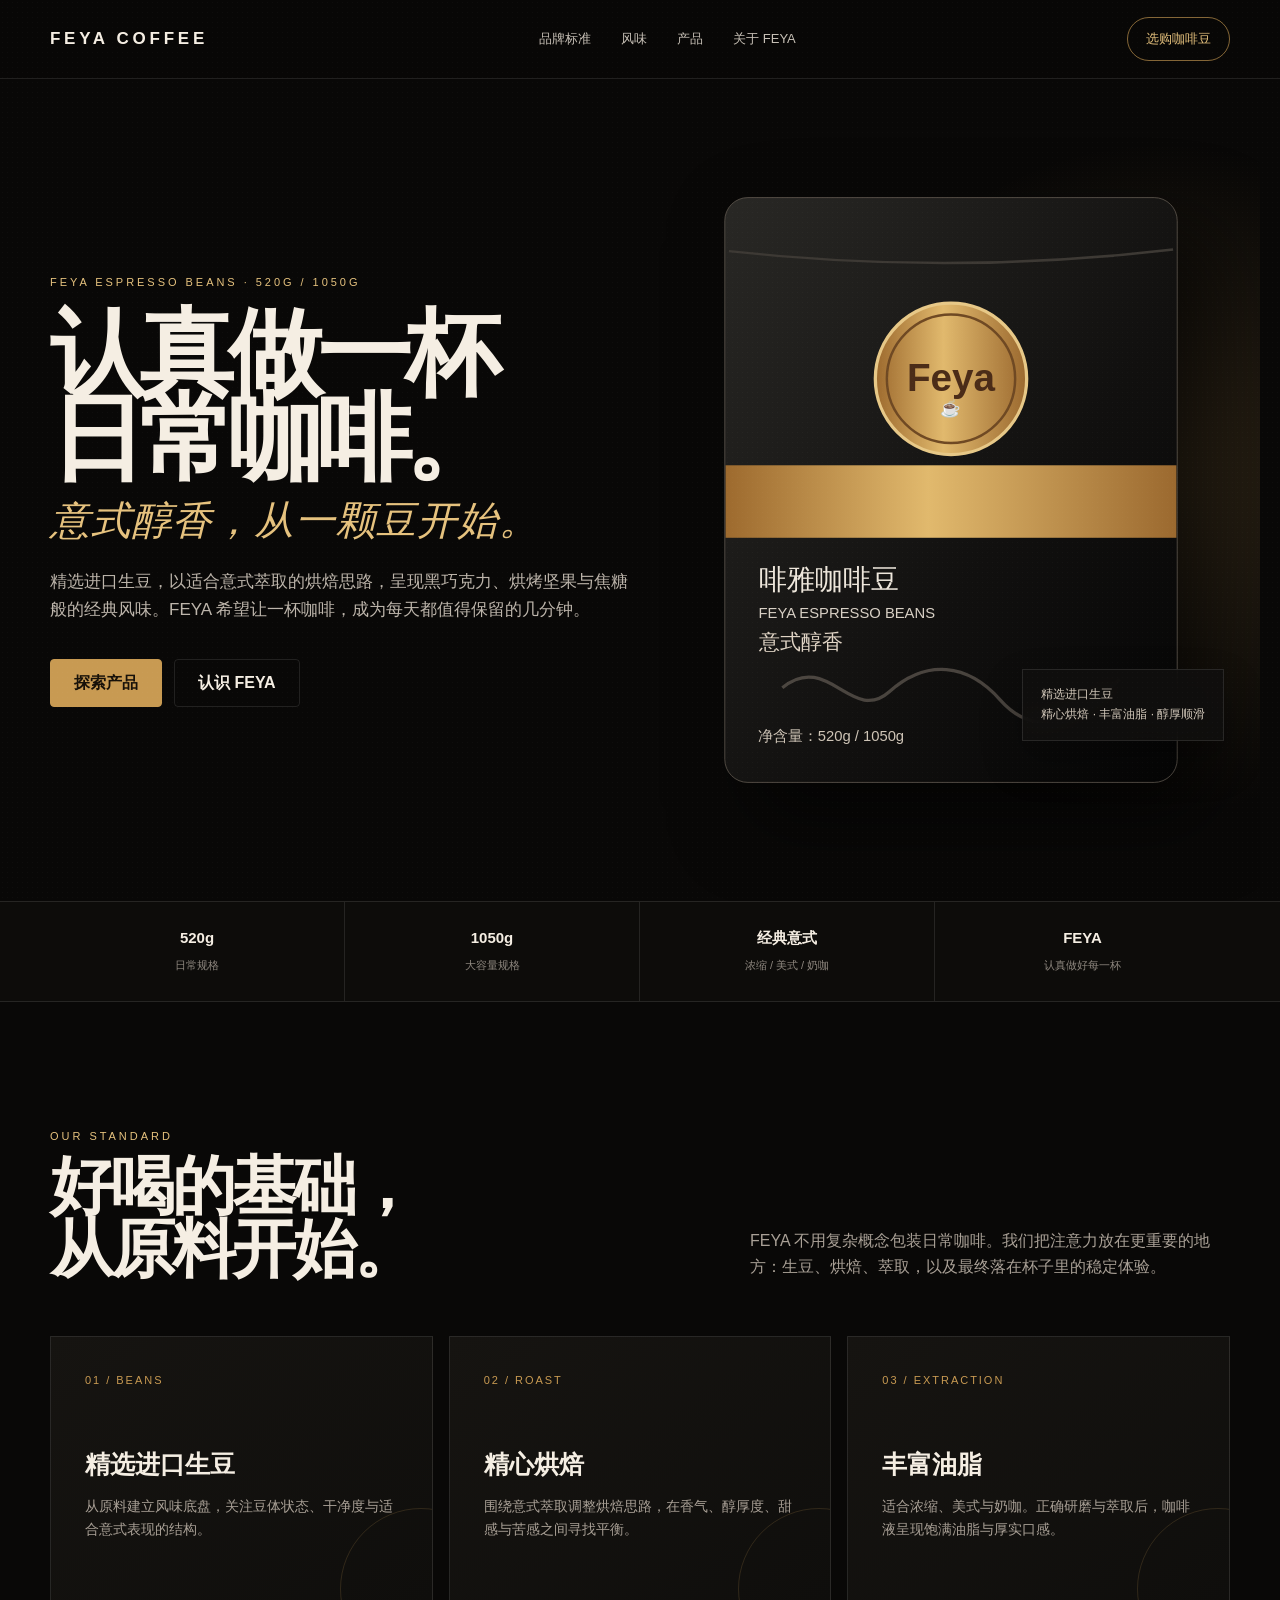
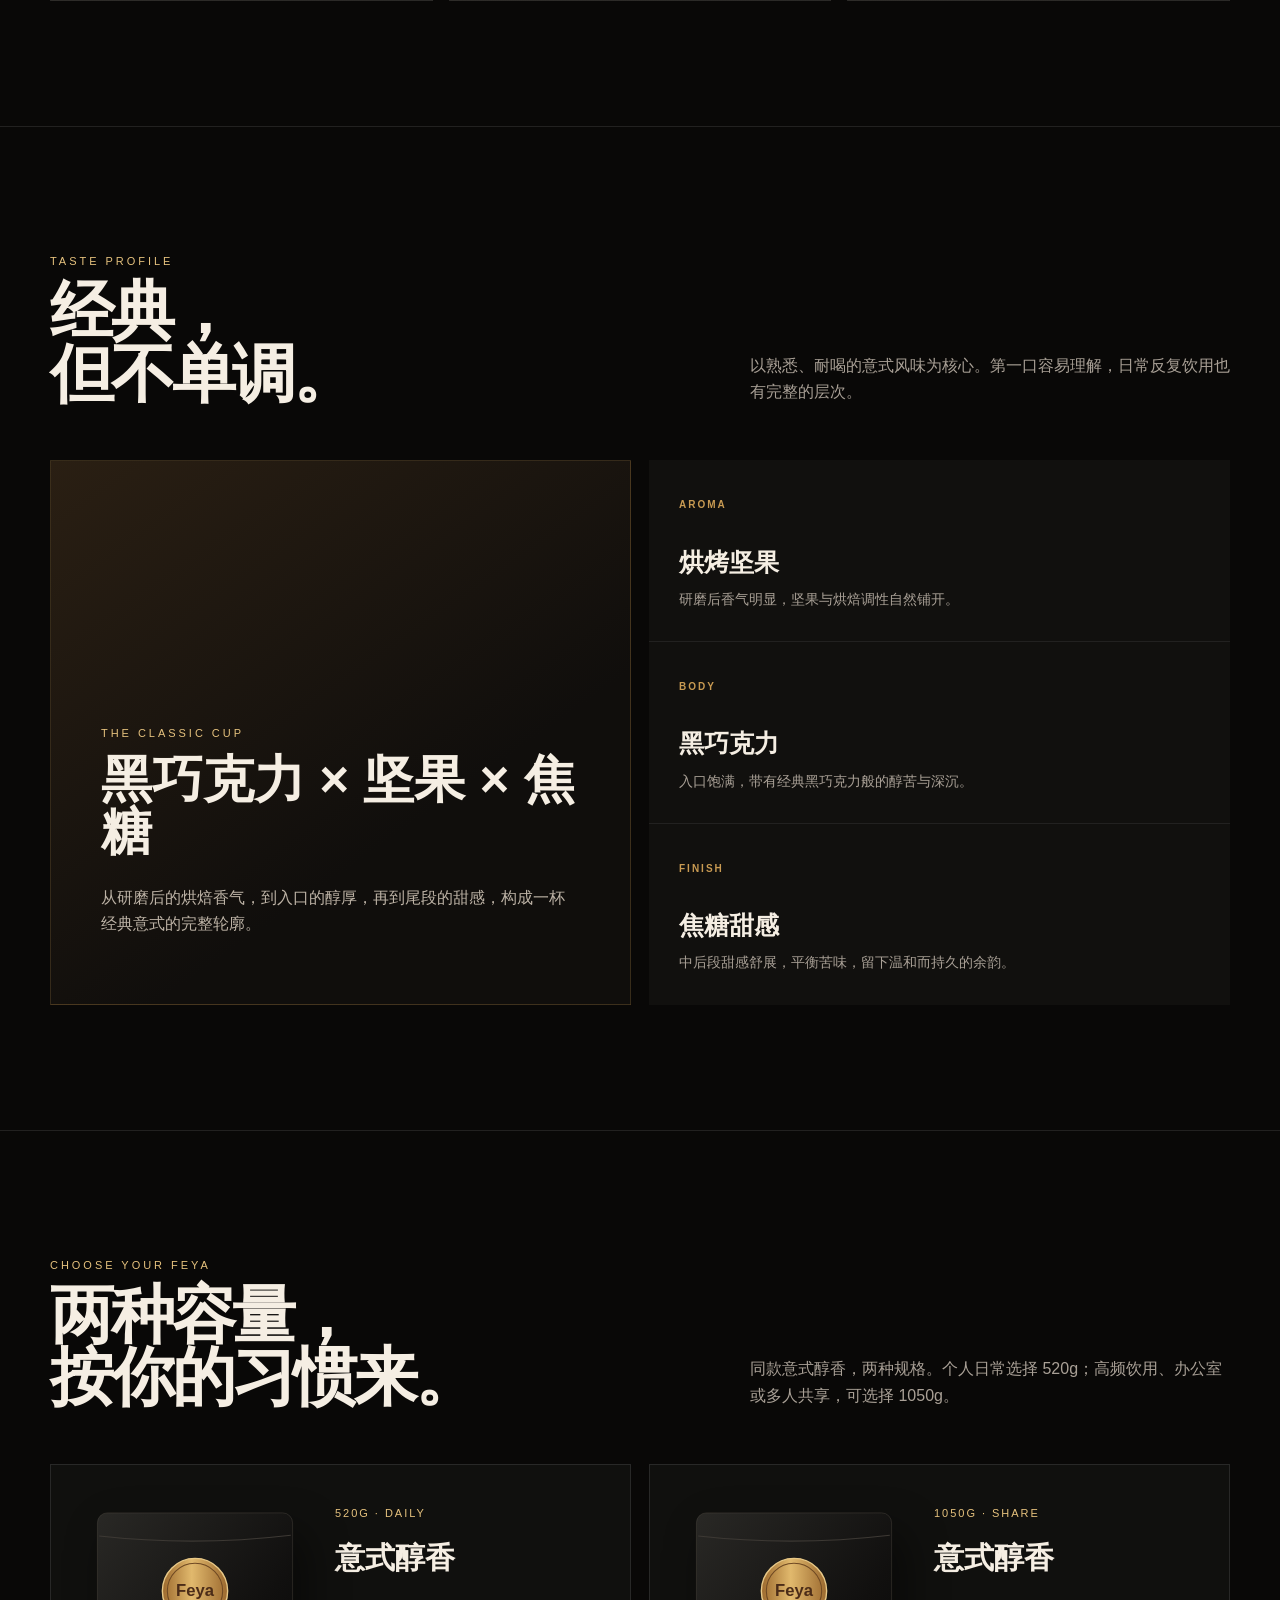
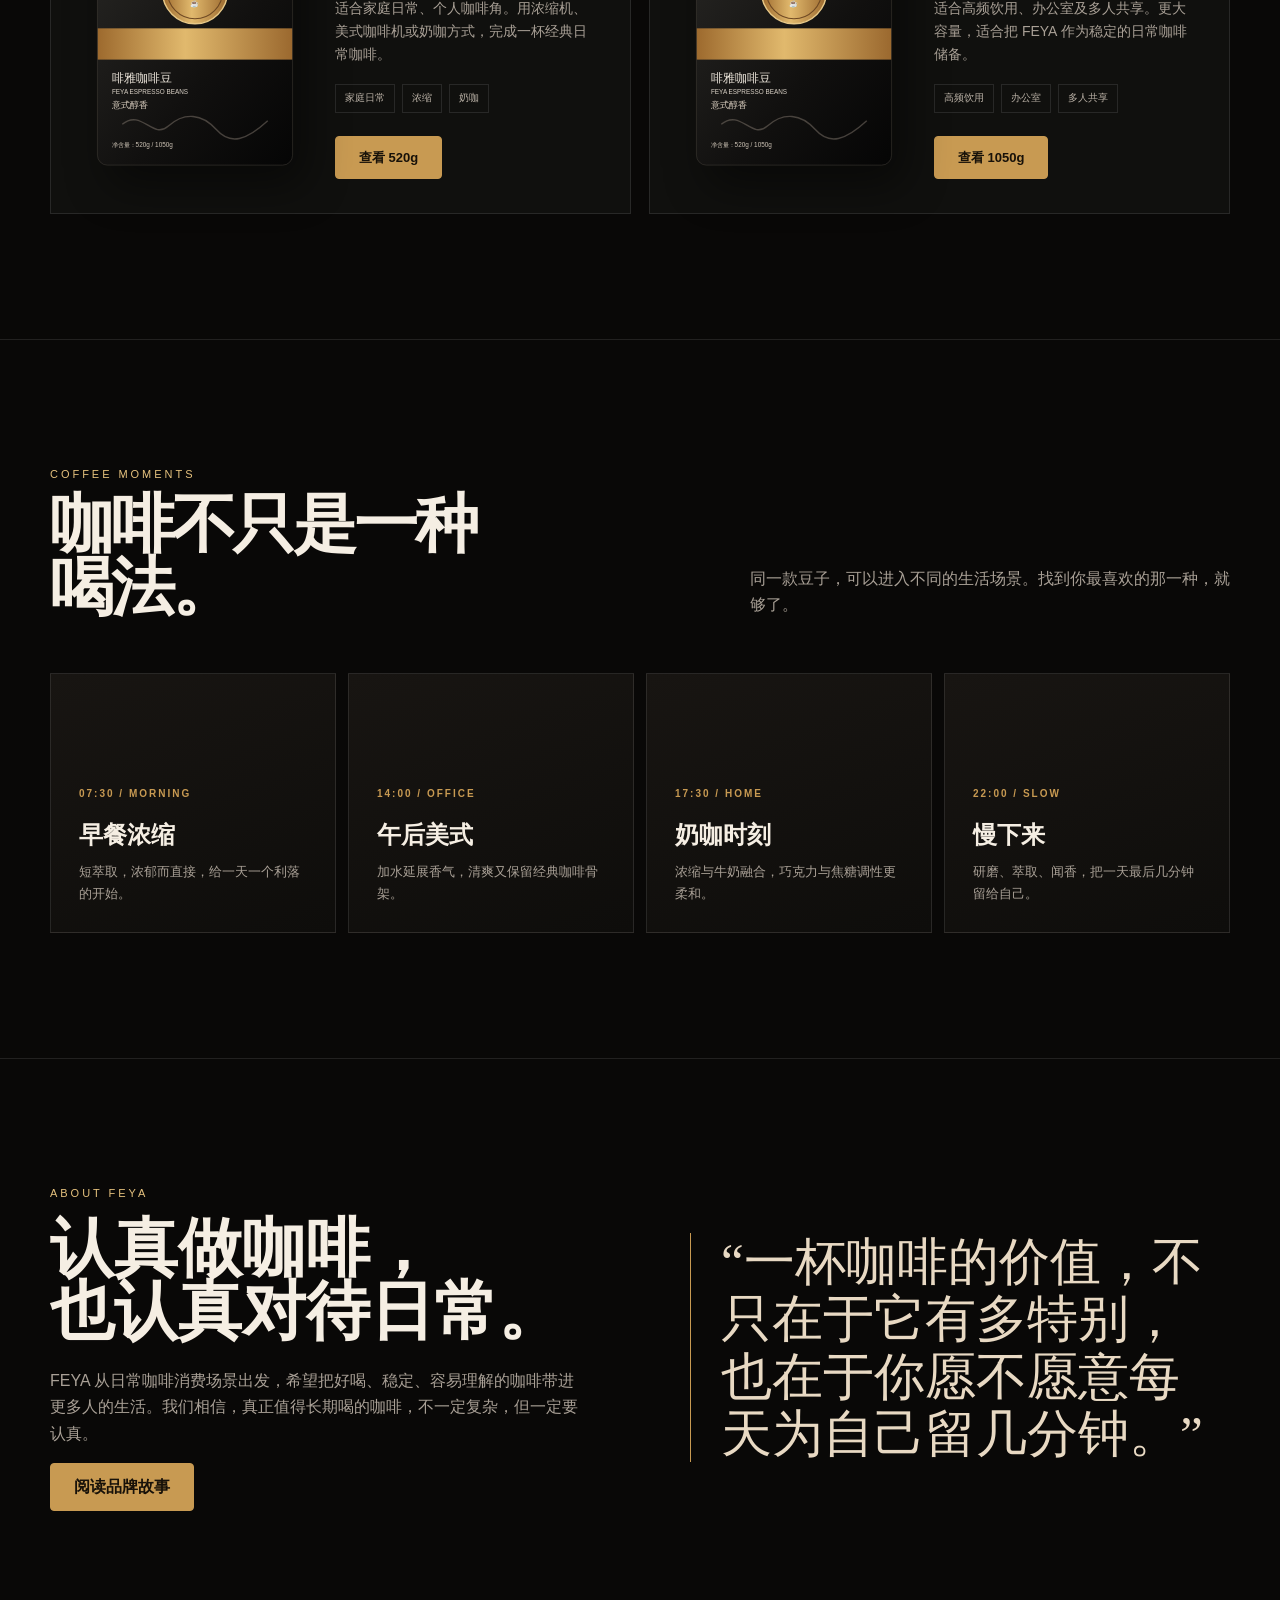
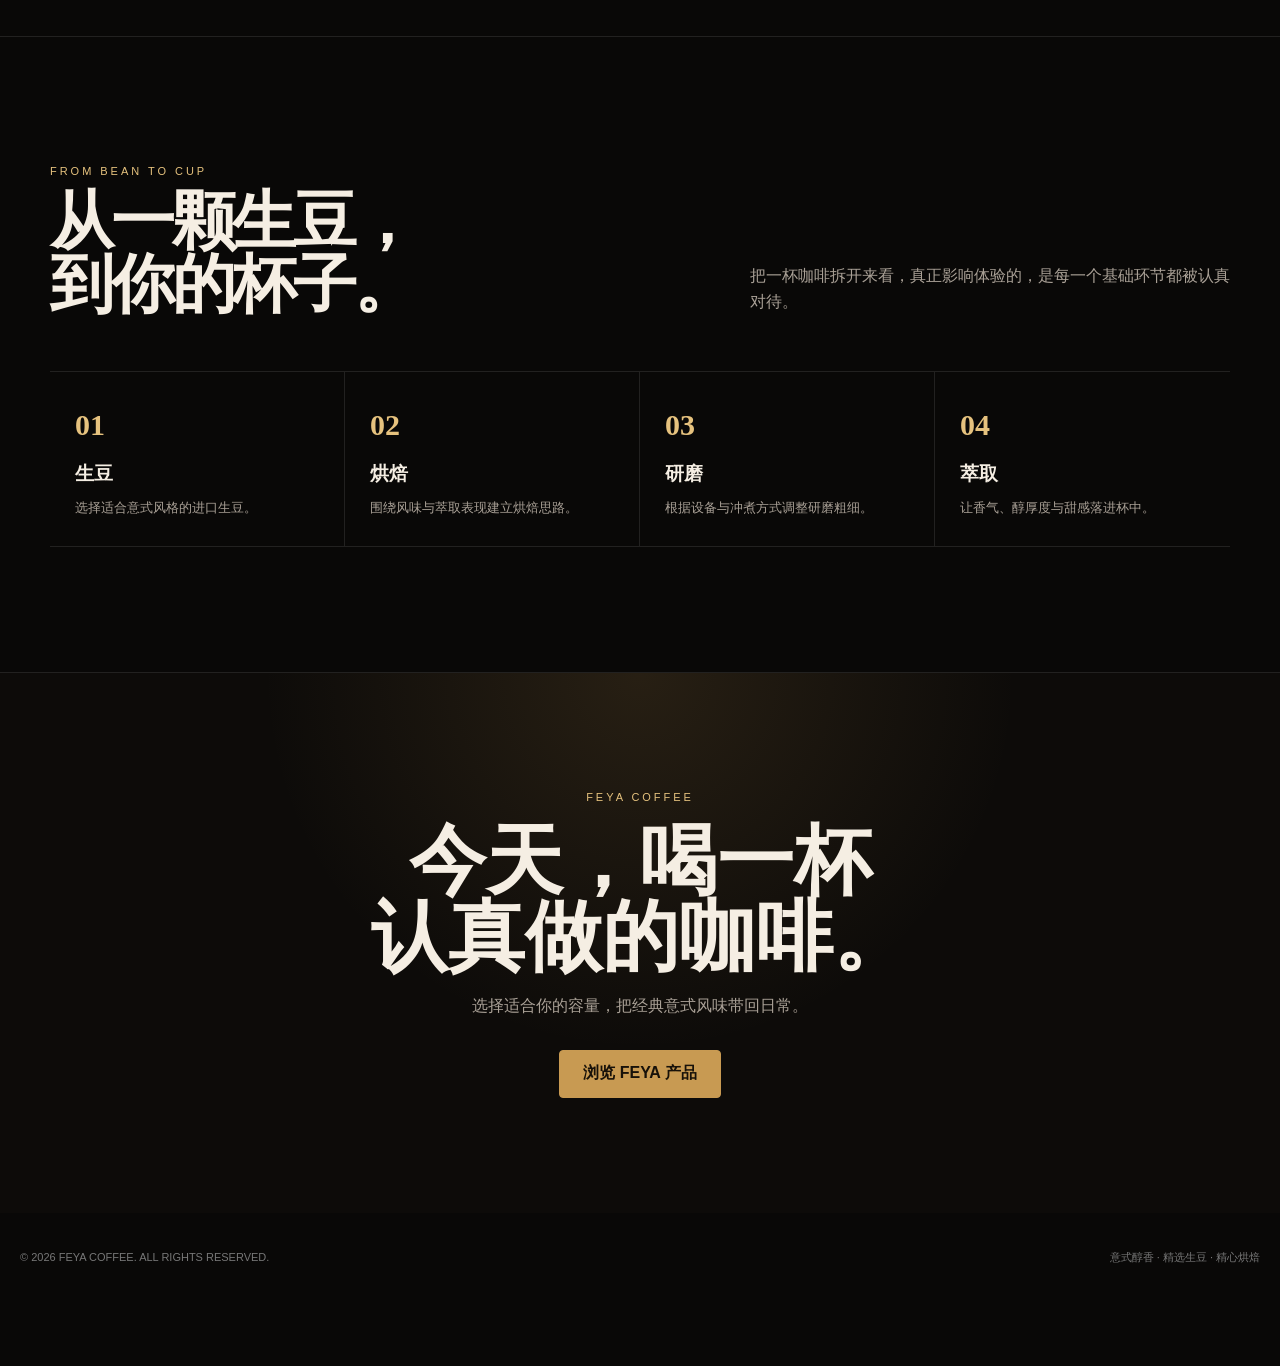
==== commit 4f3d4f78: "Upgrade FEYA website homepage to v3.0 conversion-focused brand site" ====
--- a/index.html
+++ b/index.html
@@ -1 +1,29 @@
-<!doctype html><html lang="zh-CN"><head><meta charset="utf-8"><meta name="viewport" content="width=device-width,initial-scale=1"><meta name="description" content="FEYA Coffee｜意式醇香咖啡豆。精选进口生豆，精心烘焙，520g / 1050g。"><meta name="theme-color" content="#0a0908"><title>FEYA COFFEE｜让每一杯，都值得认真对待</title><link rel="stylesheet" href="styles.css"></head><body><header class="shell topbar"><a class="logo" href="index.html">FEYA COFFEE</a><nav class="menu"><a href="index.html">首页</a><a href="product.html">产品</a><a href="coffee.html">咖啡风味</a><a href="brand.html">品牌故事</a></nav><a class="pill" href="#buy">选购咖啡豆</a></header><main><section class="shell hero"><div><div class="kicker">FEYA ESPRESSO BEANS · 520G / 1050G</div><h1>意式醇香，<br><em>从一颗豆开始。</em></h1><p class="lead">精选进口生豆，以适合意式萃取的烘焙思路，呈现黑巧克力、烘烤坚果与焦糖般的经典风味。为每天的一杯咖啡，认真做好基础。</p><div class="buttons"><a class="btn" href="product.html">探索产品</a><a class="btn alt" href="brand.html">认识 FEYA</a></div></div><div class="hero-visual"><img class="bagimg" src="assets/feya-bag.svg" alt="FEYA 意式醇香咖啡豆 520g 1050g"><div class="seal-note">精选进口生豆<br>精心烘焙 · 丰富油脂</div></div></section><section class="section"><div class="shell split"><div><div class="eyebrow">OUR STANDARD</div><h2 class="section-title">把复杂的咖啡，<br>做得更简单。</h2><p class="section-intro">我们不追求把一杯日常咖啡讲得多复杂。FEYA 更在意生豆、烘焙和萃取之间的平衡，让经典意式风味稳定地出现在你的杯子里。</p></div><div class="stats"><div class="stat"><strong>520g</strong><span>日常规格</span></div><div class="stat"><strong>1050g</strong><span>大容量规格</span></div><div class="stat"><strong>3</strong><span>核心风味记忆</span></div></div></div></section><section class="section" id="craft"><div class="shell"><div class="eyebrow">FROM BEAN TO CUP</div><h2 class="section-title">三个步骤，<br>决定一杯咖啡的底气。</h2><div class="cards"><article class="card"><div class="card-no">01 / BEANS</div><h3>精选进口生豆</h3><p>从原料开始建立风味基础，关注豆体状态、干净度与适合意式表现的结构。</p></article><article class="card"><div class="card-no">02 / ROAST</div><h3>精心烘焙</h3><p>围绕意式萃取调整烘焙曲线，在香气、醇厚度、甜感和苦感之间寻找平衡。</p></article><article class="card"><div class="card-no">03 / CUP</div><h3>丰富油脂</h3><p>适合浓缩、美式与奶咖。萃取时油脂表现饱满，入口厚实顺滑。</p></article></div></div></section><section class="section" id="flavor"><div class="shell"><div class="eyebrow">TASTE PROFILE</div><h2 class="section-title">经典，不等于单调。</h2><p class="section-intro">FEYA 意式醇香以熟悉、耐喝的风味为核心，让第一口容易理解，也让每天喝都不容易腻。</p><div class="flavor"><div class="flavor-main"><span class="eyebrow">THE CLASSIC CUP</span><h3>黑巧克力 × 坚果 × 焦糖</h3><p class="section-intro">从烘焙香气开始，到醇厚口感收尾，构成一杯经典意式的完整轮廓。</p></div><div class="flavor-side"><div class="flavor-item"><b>AROMA</b><h4>烘烤坚果</h4><p>研磨后香气明显，坚果与烘焙调性自然铺开。</p></div><div class="flavor-item"><b>BODY</b><h4>黑巧克力</h4><p>入口饱满，带有经典黑巧克力般的醇苦。</p></div><div class="flavor-item"><b>FINISH</b><h4>焦糖甜感</h4><p>中后段甜感舒展，平衡苦味，留下温和余韵。</p></div></div></div></div></section><section class="section" id="buy"><div class="shell"><div class="eyebrow">CHOOSE YOUR FEYA</div><h2 class="section-title">为你的咖啡习惯，<br>选一个合适的容量。</h2><div class="product-grid"><article class="product-card"><img src="assets/feya-bag.svg" alt="FEYA 520g"><div><span class="weight">520G · DAILY</span><h3>意式醇香</h3><p>适合家庭日常、个人咖啡角。每天一杯，轻松保持新鲜的饮用节奏。</p><ul class="feature-list"><li>经典意式风味</li><li>适合浓缩 / 美式 / 奶咖</li><li>日常储存更灵活</li></ul><a class="btn" href="product.html#520">查看 520g</a></div></article><article class="product-card"><img src="assets/feya-bag.svg" alt="FEYA 1050g"><div><span class="weight">1050G · SHARE</span><h3>意式醇香</h3><p>适合高频饮用、办公室和多人共享。大容量储备，减少反复补货。</p><ul class="feature-list"><li>同款经典风味</li><li>高频饮用更合适</li><li>办公室 / 商用场景</li></ul><a class="btn" href="product.html#1050">查看 1050g</a></div></article></div></div></section><section class="section"><div class="shell story-block"><div><div class="eyebrow">ABOUT FEYA</div><h2>认真做咖啡，<br>也认真对待日常。</h2><p>FEYA 从电商咖啡消费场景出发，希望把一杯好喝、稳定、容易理解的咖啡带进更多人的日常。我们相信，真正值得长期喝的咖啡，不一定复杂，但一定要认真。</p><a class="btn" href="brand.html">进入品牌故事</a></div><div><div class="quote">“一杯咖啡的价值，不只在于它有多特别，也在于你愿不愿意每天为自己留几分钟。”</div></div></div></section><section class="cta"><div class="shell"><div class="eyebrow">FEYA COFFEE</div><h2>今天，喝一杯认真做的咖啡。</h2><p>选择适合你的容量，把经典意式风味带回日常。</p><a class="btn" href="product.html">浏览全部产品</a></div></section></main><div class="mobile-buy"><a class="btn" href="product.html">立即选购 FEYA</a></div><footer class="shell"><span>© 2026 FEYA COFFEE. ALL RIGHTS RESERVED.</span><span>意式醇香 · 精选生豆 · 精心烘焙</span></footer></body></html>+<!doctype html>
+<html lang="zh-CN">
+<head>
+<meta charset="utf-8">
+<meta name="viewport" content="width=device-width,initial-scale=1">
+<meta name="description" content="FEYA COFFEE｜意式醇香咖啡豆。精选进口生豆，精心烘焙，520g / 1050g。适合浓缩、美式与奶咖。">
+<meta name="theme-color" content="#090807">
+<title>FEYA COFFEE｜认真做一杯日常咖啡</title>
+<style>
+:root{--bg:#090807;--panel:#11100e;--panel2:#171410;--gold:#c89a52;--gold2:#e6c27e;--cream:#f5eee3;--muted:#a9a096;--line:rgba(255,255,255,.1);--max:1240px}*{box-sizing:border-box}html{scroll-behavior:smooth}body{margin:0;background:var(--bg);color:var(--cream);font-family:Inter,"PingFang SC","Microsoft YaHei",Arial,sans-serif;line-height:1.65}body:before{content:"";position:fixed;inset:0;pointer-events:none;opacity:.16;background-image:radial-gradient(rgba(255,255,255,.18) .6px,transparent .6px);background-size:5px 5px;z-index:20}a{color:inherit;text-decoration:none}button{font:inherit}.shell{max-width:var(--max);margin:auto;padding:0 30px}.top{position:sticky;top:0;z-index:10;background:rgba(9,8,7,.82);backdrop-filter:blur(18px);border-bottom:1px solid var(--line)}.nav{height:78px;display:flex;align-items:center;justify-content:space-between}.logo{font-size:17px;font-weight:800;letter-spacing:.22em}.navlinks{display:flex;gap:30px;color:#c7c0b6;font-size:13px}.navlinks a:hover{color:var(--gold2)}.nav-buy{padding:10px 18px;border:1px solid rgba(200,154,82,.65);border-radius:999px;color:var(--gold2);font-size:13px}.hero{min-height:calc(100vh - 78px);display:grid;grid-template-columns:1.02fr .98fr;align-items:center;gap:40px;position:relative;overflow:hidden}.hero:before{content:"";position:absolute;width:720px;height:720px;right:-260px;top:40px;background:radial-gradient(circle,rgba(200,154,82,.18),transparent 66%);pointer-events:none}.eyebrow{font-size:11px;letter-spacing:.27em;color:var(--gold2);text-transform:uppercase}.hero h1{font-size:clamp(54px,7.4vw,104px);line-height:.9;letter-spacing:-.065em;margin:20px 0 28px}.hero h1 em{display:block;color:var(--gold2);font-family:Georgia,serif;font-size:.42em;font-weight:400;letter-spacing:.02em;margin-top:23px}.lead{max-width:610px;color:#bdb5ab;font-size:17px;margin:0 0 35px}.actions{display:flex;gap:12px;flex-wrap:wrap}.btn{display:inline-flex;align-items:center;justify-content:center;min-height:48px;padding:0 23px;border:1px solid var(--gold);border-radius:4px;background:var(--gold);color:#171109;font-weight:750;cursor:pointer;transition:.25s}.btn:hover{transform:translateY(-2px);background:var(--gold2)}.btn.alt{background:transparent;color:var(--cream);border-color:var(--line)}.hero-visual{min-height:660px;display:grid;place-items:center;position:relative}.hero-visual img{width:min(510px,85vw);filter:drop-shadow(30px 35px 40px rgba(0,0,0,.58));animation:float 6s ease-in-out infinite}.floating{position:absolute;right:1%;bottom:12%;padding:15px 18px;border:1px solid var(--line);background:rgba(17,16,14,.86);backdrop-filter:blur(12px);font-size:12px;color:#d2c8ba;box-shadow:0 20px 40px rgba(0,0,0,.25)}@keyframes float{50%{transform:translateY(-10px) rotate(1deg)}}.trust{border-top:1px solid var(--line);border-bottom:1px solid var(--line);background:#0d0c0a}.trust-row{display:grid;grid-template-columns:repeat(4,1fr)}.trust-item{padding:24px 20px;border-right:1px solid var(--line);text-align:center}.trust-item:last-child{border-right:0}.trust-item b{display:block;font-size:15px}.trust-item span{font-size:11px;color:#8e877f}.section{padding:125px 0;border-bottom:1px solid var(--line)}.section-head{display:flex;justify-content:space-between;align-items:end;gap:50px;margin-bottom:55px}.section-head h2{font-size:clamp(38px,5vw,70px);line-height:.98;letter-spacing:-.05em;margin:10px 0 0}.section-head p{max-width:480px;color:var(--muted);margin:0}.cards{display:grid;grid-template-columns:repeat(3,1fr);gap:16px}.card{background:linear-gradient(145deg,#161411,#0f0e0c);border:1px solid var(--line);padding:34px;min-height:265px;position:relative;overflow:hidden}.card:after{content:"";position:absolute;width:160px;height:160px;right:-70px;bottom:-70px;border:1px solid rgba(200,154,82,.18);border-radius:50%}.card-no{color:var(--gold);font-size:11px;letter-spacing:.18em}.card h3{font-size:25px;margin:55px 0 10px}.card p{color:var(--muted);margin:0;font-size:14px}.flavor-wrap{display:grid;grid-template-columns:1fr 1fr;gap:18px}.flavor-hero{min-height:490px;padding:50px;background:linear-gradient(145deg,#2a1f13,#100e0c 65%);border:1px solid rgba(200,154,82,.2);display:flex;flex-direction:column;justify-content:end}.flavor-hero h3{font-size:clamp(34px,4vw,58px);line-height:1;margin:12px 0}.flavor-hero p{max-width:500px;color:#bdb3a6}.flavor-list{display:grid;grid-template-rows:repeat(3,1fr);gap:1px;background:var(--line)}.flavor-item{background:var(--panel);padding:30px}.flavor-item b{color:var(--gold);font-size:10px;letter-spacing:.2em}.flavor-item h4{font-size:25px;margin:25px 0 5px}.flavor-item p{margin:0;color:var(--muted);font-size:14px}.products{display:grid;grid-template-columns:repeat(2,1fr);gap:18px}.product{background:#10100e;border:1px solid var(--line);padding:34px;display:grid;grid-template-columns:220px 1fr;gap:30px;align-items:center;transition:.3s}.product:hover{border-color:rgba(200,154,82,.45);transform:translateY(-3px)}.product-img{width:100%;filter:drop-shadow(12px 20px 22px rgba(0,0,0,.45))}.weight{font-size:11px;letter-spacing:.18em;color:var(--gold2)}.product h3{font-size:30px;margin:8px 0}.product p{color:var(--muted);font-size:14px}.tags{display:flex;gap:7px;flex-wrap:wrap;margin:18px 0 23px}.tag{padding:5px 9px;border:1px solid var(--line);font-size:10px;color:#b9b0a5}.product .btn{min-height:43px;font-size:13px}.scenario{display:grid;grid-template-columns:repeat(4,1fr);gap:12px}.scenario-card{min-height:260px;padding:28px;background:linear-gradient(160deg,#181512,#0e0d0b);border:1px solid var(--line);display:flex;flex-direction:column;justify-content:end}.scenario-card b{color:var(--gold);font-size:10px;letter-spacing:.2em}.scenario-card h3{font-size:24px;margin:12px 0 7px}.scenario-card p{margin:0;color:var(--muted);font-size:13px}.story{display:grid;grid-template-columns:1fr 1fr;gap:100px;align-items:center}.story h2{font-size:clamp(42px,5vw,72px);line-height:.98;margin:15px 0 25px}.story p{color:var(--muted);max-width:580px}.quote{font-family:Georgia,serif;font-size:clamp(30px,4vw,54px);line-height:1.12;color:#e8d9c3;border-left:1px solid var(--gold);padding-left:30px}.process{display:grid;grid-template-columns:repeat(4,1fr);gap:0;border-top:1px solid var(--line);border-bottom:1px solid var(--line)}.process-item{padding:28px 25px;border-right:1px solid var(--line)}.process-item:last-child{border-right:0}.process-item strong{color:var(--gold2);font-size:30px;font-family:Georgia,serif}.process-item h3{margin:10px 0 7px}.process-item p{color:var(--muted);font-size:13px;margin:0}.cta{padding:115px 0;text-align:center;background:radial-gradient(circle at 50% 0,rgba(200,154,82,.14),transparent 45%),#0d0b09}.cta h2{font-size:clamp(43px,6vw,80px);line-height:1;margin:15px 0 18px}.cta p{color:var(--muted);margin:0 auto 30px}.footer{padding:35px 0 100px;display:flex;justify-content:space-between;gap:20px;color:#777;font-size:11px}.mobile-buy{display:none}.reveal{animation:reveal .7s ease both}@keyframes reveal{from{opacity:0;transform:translateY(15px)}to{opacity:1;transform:none}}@media(max-width:900px){.navlinks{display:none}.hero,.story,.flavor-wrap{grid-template-columns:1fr}.hero{padding-top:60px}.hero-visual{min-height:500px}.hero-visual img{width:min(440px,90vw)}.trust-row,.cards,.products,.scenario,.process{grid-template-columns:1fr 1fr}.trust-item:nth-child(2){border-right:0}.section{padding:85px 0}.section-head{display:block}.section-head p{margin-top:20px}.product{grid-template-columns:150px 1fr;padding:22px}.mobile-buy{display:block;position:fixed;left:15px;right:15px;bottom:15px;z-index:30}.mobile-buy .btn{width:100%;box-shadow:0 10px 35px rgba(0,0,0,.5)}.footer{padding-bottom:110px}}@media(max-width:560px){.shell{padding:0 18px}.nav{height:68px}.nav-buy{font-size:11px;padding:8px 12px}.logo{font-size:14px}.hero{min-height:auto}.hero h1{font-size:55px}.hero-visual{min-height:430px}.floating{right:0;bottom:4%;font-size:10px}.trust-row,.cards,.products,.scenario,.process{grid-template-columns:1fr}.trust-item{border-right:0;border-bottom:1px solid var(--line)}.trust-item:last-child{border-bottom:0}.product{grid-template-columns:1fr}.product-img{max-width:180px;margin:auto}.flavor-hero{min-height:380px;padding:30px}.section-head h2{font-size:42px}.footer{display:block}.footer span{display:block;margin-bottom:8px}}
+</style>
+</head>
+<body>
+<header class="top"><div class="shell nav"><a class="logo" href="#top">FEYA COFFEE</a><nav class="navlinks"><a href="#standard">品牌标准</a><a href="#flavor">风味</a><a href="#products">产品</a><a href="#story">关于 FEYA</a></nav><a class="nav-buy" href="#products">选购咖啡豆</a></div></header>
+<main id="top">
+<section class="shell hero"><div class="reveal"><div class="eyebrow">FEYA ESPRESSO BEANS · 520G / 1050G</div><h1>认真做一杯<br>日常咖啡。<em>意式醇香，从一颗豆开始。</em></h1><p class="lead">精选进口生豆，以适合意式萃取的烘焙思路，呈现黑巧克力、烘烤坚果与焦糖般的经典风味。FEYA 希望让一杯咖啡，成为每天都值得保留的几分钟。</p><div class="actions"><a class="btn" href="#products">探索产品</a><a class="btn alt" href="#story">认识 FEYA</a></div></div><div class="hero-visual"><img src="assets/feya-bag.svg" alt="FEYA 意式醇香咖啡豆"><div class="floating">精选进口生豆<br>精心烘焙 · 丰富油脂 · 醇厚顺滑</div></div></section>
+<section class="trust"><div class="shell trust-row"><div class="trust-item"><b>520g</b><span>日常规格</span></div><div class="trust-item"><b>1050g</b><span>大容量规格</span></div><div class="trust-item"><b>经典意式</b><span>浓缩 / 美式 / 奶咖</span></div><div class="trust-item"><b>FEYA</b><span>认真做好每一杯</span></div></div></section>
+<section class="section" id="standard"><div class="shell"><div class="section-head"><div><div class="eyebrow">OUR STANDARD</div><h2>好喝的基础，<br>从原料开始。</h2></div><p>FEYA 不用复杂概念包装日常咖啡。我们把注意力放在更重要的地方：生豆、烘焙、萃取，以及最终落在杯子里的稳定体验。</p></div><div class="cards"><article class="card"><div class="card-no">01 / BEANS</div><h3>精选进口生豆</h3><p>从原料建立风味底盘，关注豆体状态、干净度与适合意式表现的结构。</p></article><article class="card"><div class="card-no">02 / ROAST</div><h3>精心烘焙</h3><p>围绕意式萃取调整烘焙思路，在香气、醇厚度、甜感与苦感之间寻找平衡。</p></article><article class="card"><div class="card-no">03 / EXTRACTION</div><h3>丰富油脂</h3><p>适合浓缩、美式与奶咖。正确研磨与萃取后，咖啡液呈现饱满油脂与厚实口感。</p></article></div></div></section>
+<section class="section" id="flavor"><div class="shell"><div class="section-head"><div><div class="eyebrow">TASTE PROFILE</div><h2>经典，<br>但不单调。</h2></div><p>以熟悉、耐喝的意式风味为核心。第一口容易理解，日常反复饮用也有完整的层次。</p></div><div class="flavor-wrap"><div class="flavor-hero"><div class="eyebrow">THE CLASSIC CUP</div><h3>黑巧克力 × 坚果 × 焦糖</h3><p>从研磨后的烘焙香气，到入口的醇厚，再到尾段的甜感，构成一杯经典意式的完整轮廓。</p></div><div class="flavor-list"><div class="flavor-item"><b>AROMA</b><h4>烘烤坚果</h4><p>研磨后香气明显，坚果与烘焙调性自然铺开。</p></div><div class="flavor-item"><b>BODY</b><h4>黑巧克力</h4><p>入口饱满，带有经典黑巧克力般的醇苦与深沉。</p></div><div class="flavor-item"><b>FINISH</b><h4>焦糖甜感</h4><p>中后段甜感舒展，平衡苦味，留下温和而持久的余韵。</p></div></div></div></div></section>
+<section class="section" id="products"><div class="shell"><div class="section-head"><div><div class="eyebrow">CHOOSE YOUR FEYA</div><h2>两种容量，<br>按你的习惯来。</h2></div><p>同款意式醇香，两种规格。个人日常选择 520g；高频饮用、办公室或多人共享，可选择 1050g。</p></div><div class="products"><article class="product"><img class="product-img" src="assets/feya-bag.svg" alt="FEYA 意式醇香 520g"><div><span class="weight">520G · DAILY</span><h3>意式醇香</h3><p>适合家庭日常、个人咖啡角。用浓缩机、美式咖啡机或奶咖方式，完成一杯经典日常咖啡。</p><div class="tags"><span class="tag">家庭日常</span><span class="tag">浓缩</span><span class="tag">奶咖</span></div><a class="btn" href="product.html#520">查看 520g</a></div></article><article class="product"><img class="product-img" src="assets/feya-bag.svg" alt="FEYA 意式醇香 1050g"><div><span class="weight">1050G · SHARE</span><h3>意式醇香</h3><p>适合高频饮用、办公室及多人共享。更大容量，适合把 FEYA 作为稳定的日常咖啡储备。</p><div class="tags"><span class="tag">高频饮用</span><span class="tag">办公室</span><span class="tag">多人共享</span></div><a class="btn" href="product.html#1050">查看 1050g</a></div></article></div></div></section>
+<section class="section"><div class="shell"><div class="section-head"><div><div class="eyebrow">COFFEE MOMENTS</div><h2>咖啡不只是一种<br>喝法。</h2></div><p>同一款豆子，可以进入不同的生活场景。找到你最喜欢的那一种，就够了。</p></div><div class="scenario"><article class="scenario-card"><b>07:30 / MORNING</b><h3>早餐浓缩</h3><p>短萃取，浓郁而直接，给一天一个利落的开始。</p></article><article class="scenario-card"><b>14:00 / OFFICE</b><h3>午后美式</h3><p>加水延展香气，清爽又保留经典咖啡骨架。</p></article><article class="scenario-card"><b>17:30 / HOME</b><h3>奶咖时刻</h3><p>浓缩与牛奶融合，巧克力与焦糖调性更柔和。</p></article><article class="scenario-card"><b>22:00 / SLOW</b><h3>慢下来</h3><p>研磨、萃取、闻香，把一天最后几分钟留给自己。</p></article></div></div></section>
+<section class="section" id="story"><div class="shell story"><div><div class="eyebrow">ABOUT FEYA</div><h2>认真做咖啡，<br>也认真对待日常。</h2><p>FEYA 从日常咖啡消费场景出发，希望把好喝、稳定、容易理解的咖啡带进更多人的生活。我们相信，真正值得长期喝的咖啡，不一定复杂，但一定要认真。</p><a class="btn" href="brand.html">阅读品牌故事</a></div><div class="quote">“一杯咖啡的价值，不只在于它有多特别，也在于你愿不愿意每天为自己留几分钟。”</div></div></section>
+<section class="section"><div class="shell"><div class="section-head"><div><div class="eyebrow">FROM BEAN TO CUP</div><h2>从一颗生豆，<br>到你的杯子。</h2></div><p>把一杯咖啡拆开来看，真正影响体验的，是每一个基础环节都被认真对待。</p></div><div class="process"><div class="process-item"><strong>01</strong><h3>生豆</h3><p>选择适合意式风格的进口生豆。</p></div><div class="process-item"><strong>02</strong><h3>烘焙</h3><p>围绕风味与萃取表现建立烘焙思路。</p></div><div class="process-item"><strong>03</strong><h3>研磨</h3><p>根据设备与冲煮方式调整研磨粗细。</p></div><div class="process-item"><strong>04</strong><h3>萃取</h3><p>让香气、醇厚度与甜感落进杯中。</p></div></div></div></section>
+<section class="cta"><div class="shell"><div class="eyebrow">FEYA COFFEE</div><h2>今天，喝一杯<br>认真做的咖啡。</h2><p>选择适合你的容量，把经典意式风味带回日常。</p><a class="btn" href="#products">浏览 FEYA 产品</a></div></section>
+</main>
+<div class="mobile-buy"><a class="btn" href="#products">立即选购 FEYA</a></div>
+<footer class="shell footer"><span>© 2026 FEYA COFFEE. ALL RIGHTS RESERVED.</span><span>意式醇香 · 精选生豆 · 精心烘焙</span></footer>
+</body>
+</html>
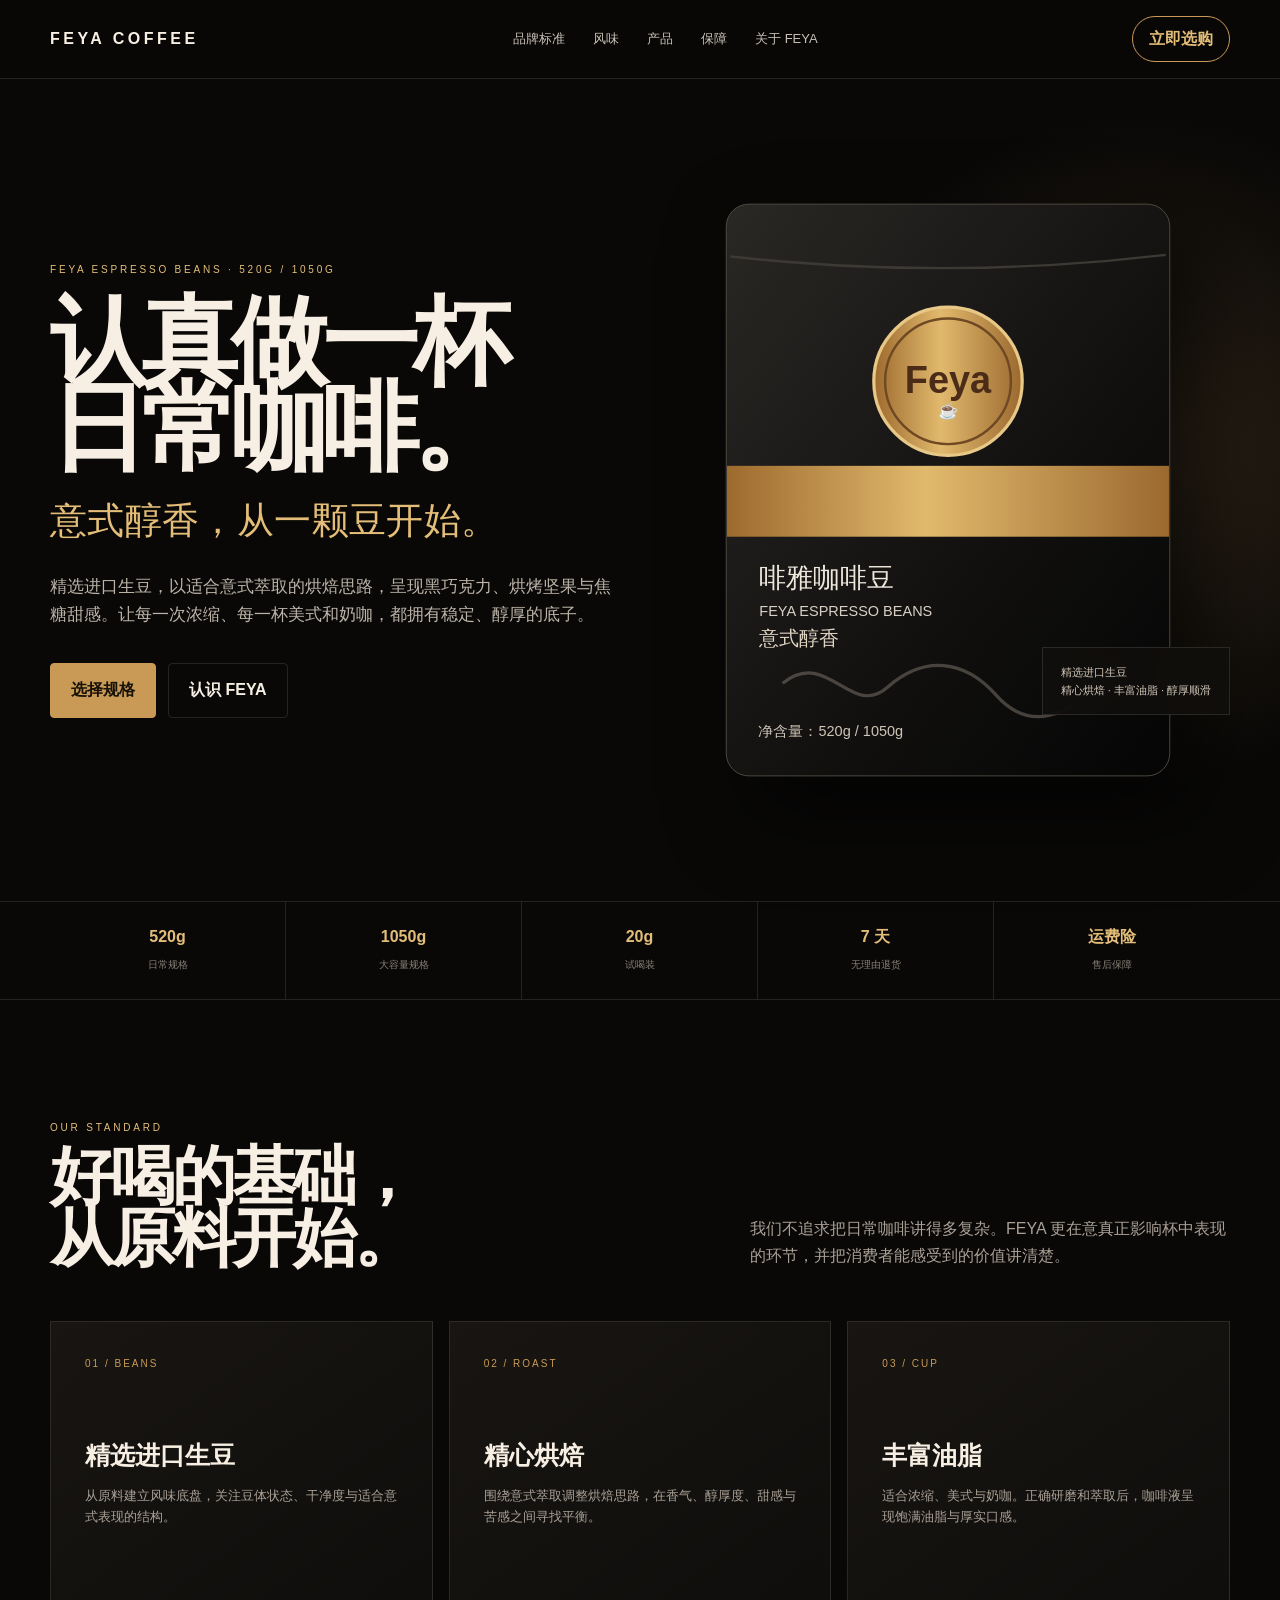
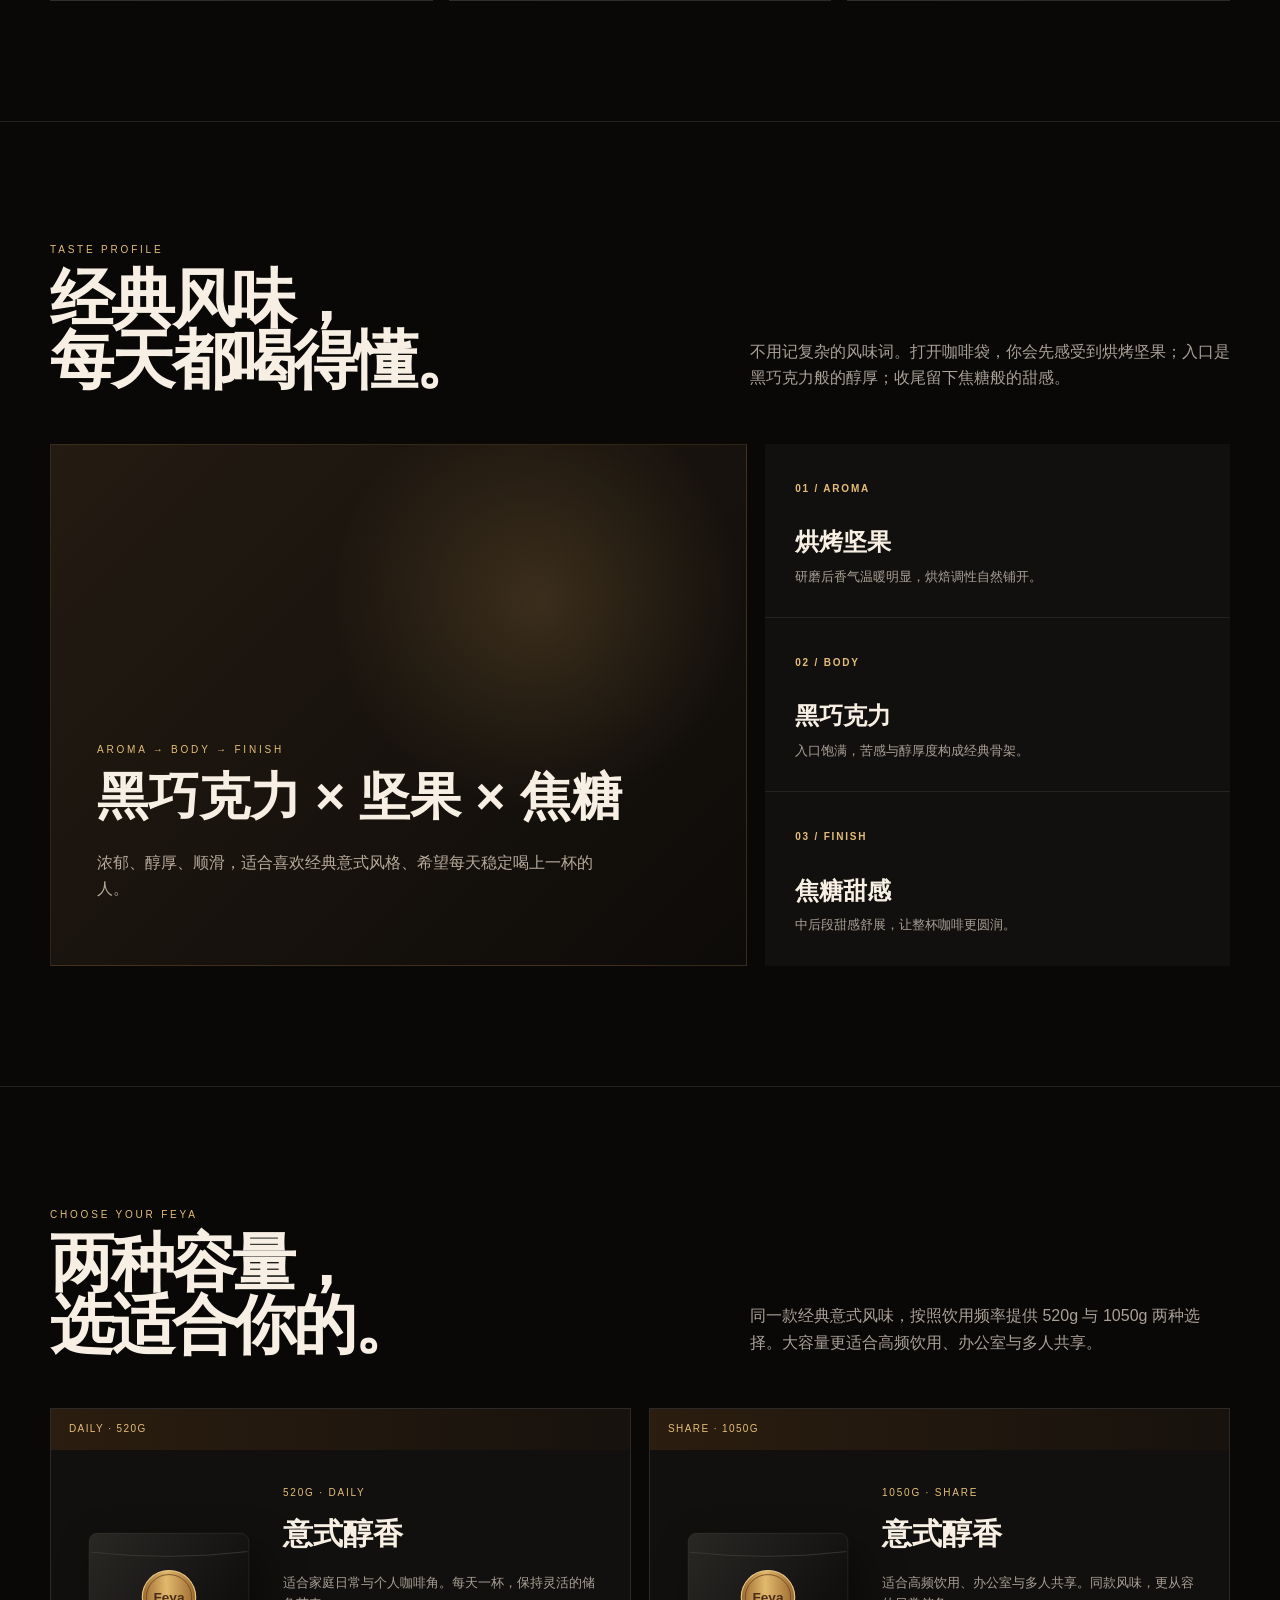
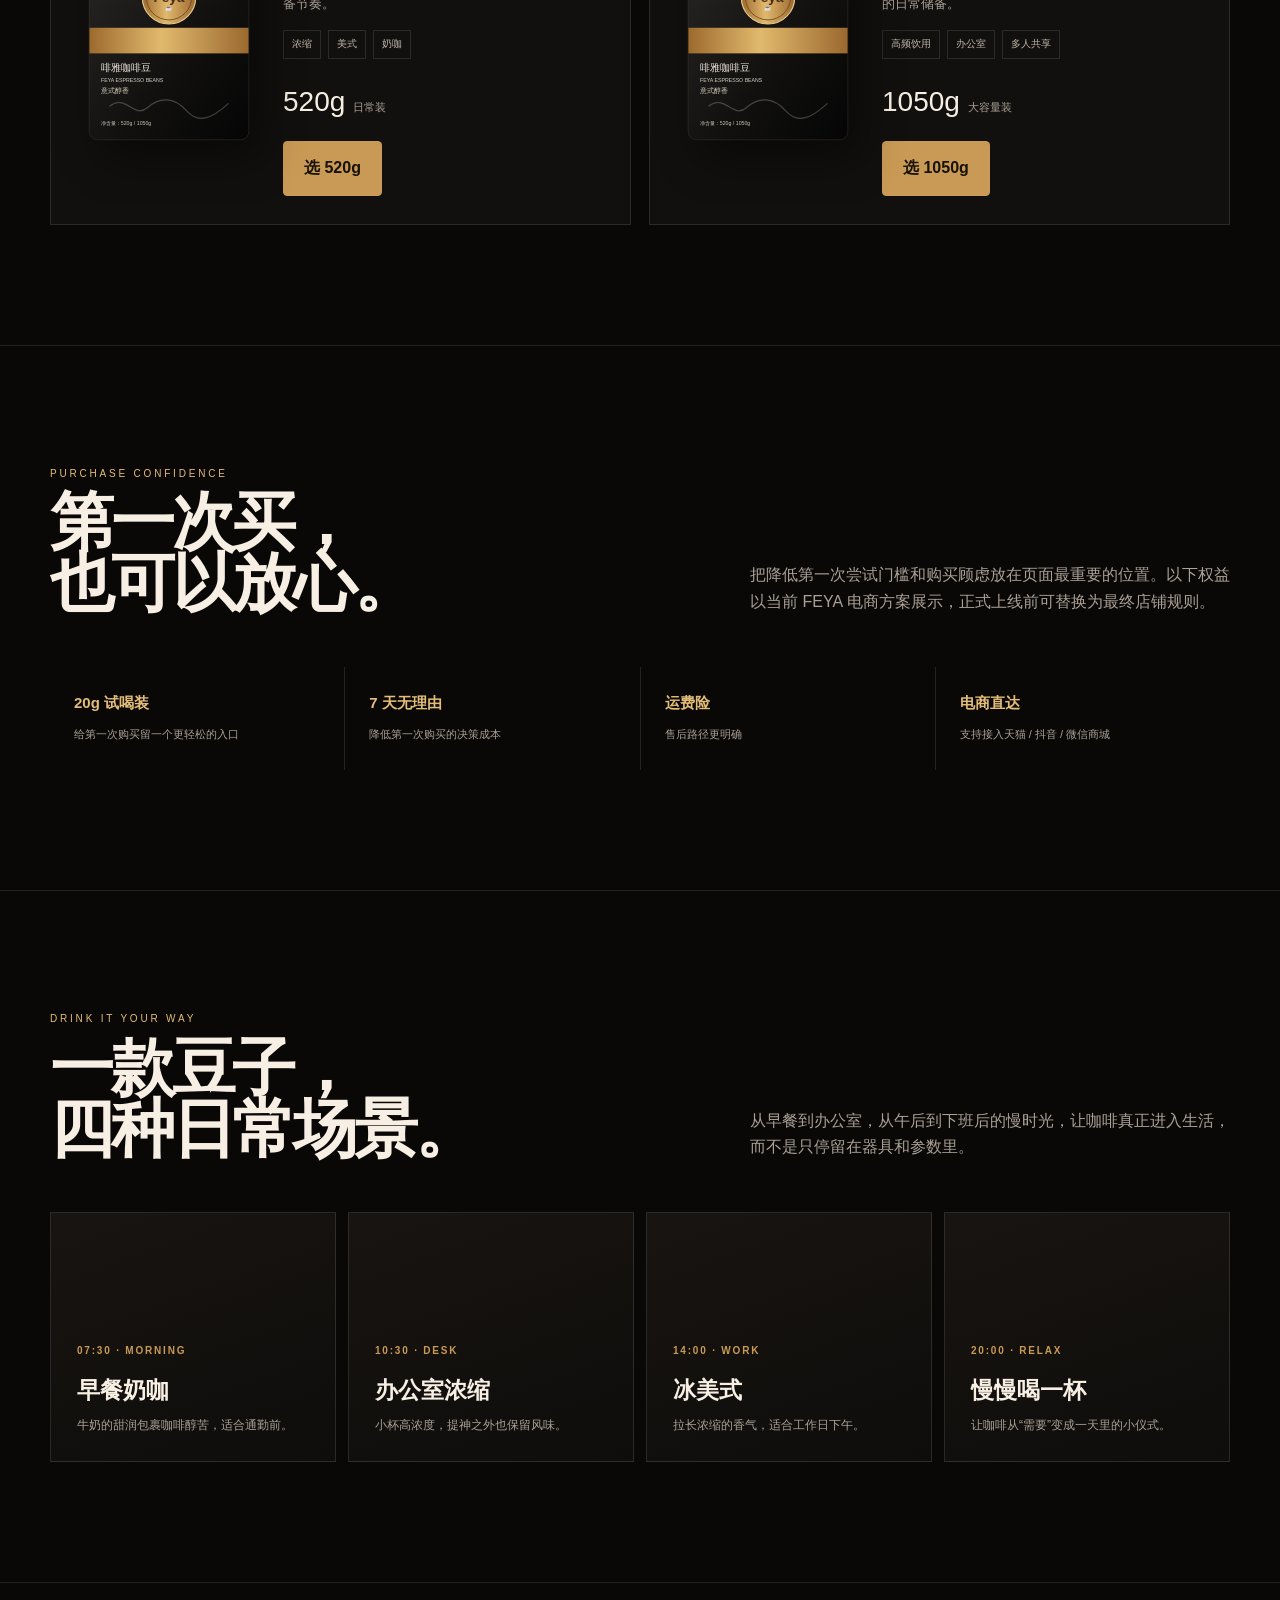
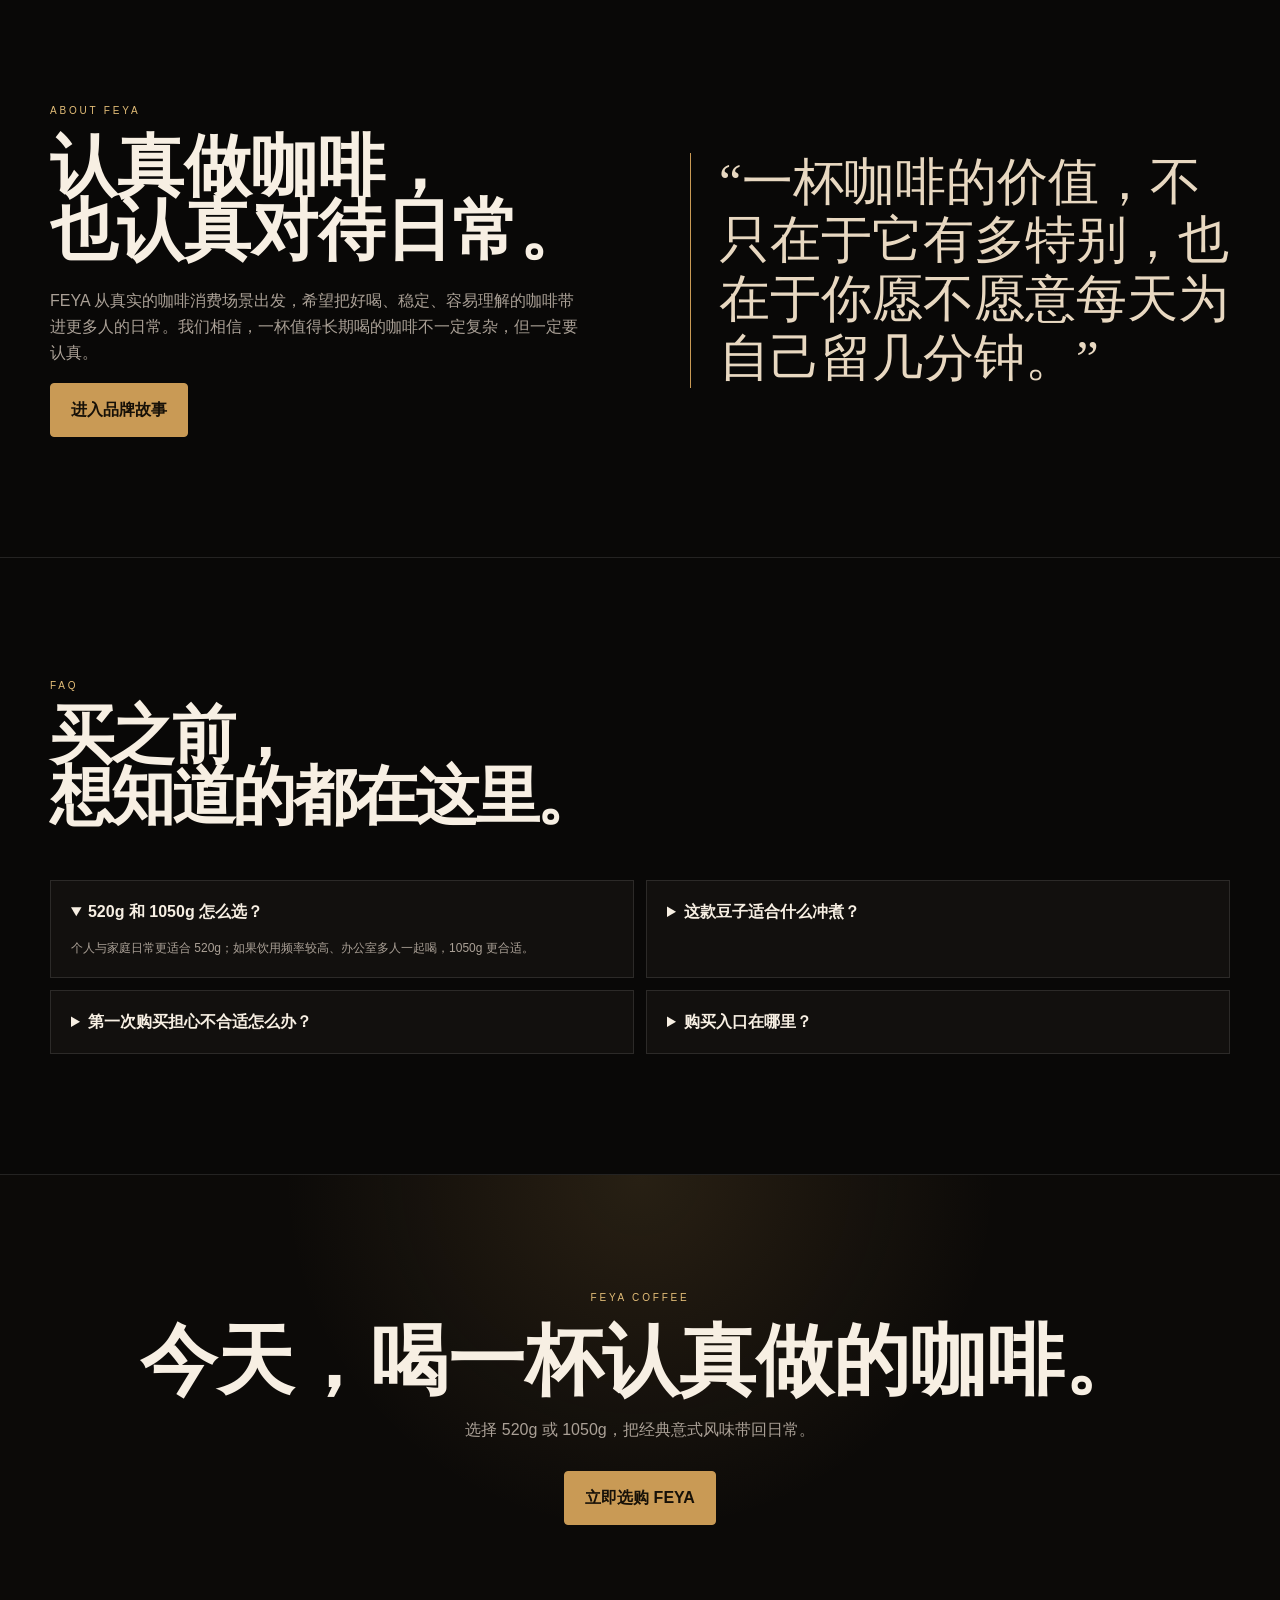
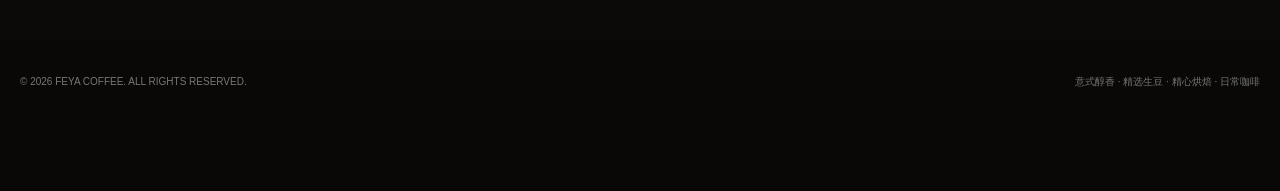
==== commit 24354e6c: "Upgrade FEYA homepage to 4.0 conversion-focused ecommerce version" ====
--- a/index.html
+++ b/index.html
@@ -1,29 +1,29 @@
 <!doctype html>
 <html lang="zh-CN">
 <head>
-<meta charset="utf-8">
-<meta name="viewport" content="width=device-width,initial-scale=1">
-<meta name="description" content="FEYA COFFEE｜意式醇香咖啡豆。精选进口生豆，精心烘焙，520g / 1050g。适合浓缩、美式与奶咖。">
-<meta name="theme-color" content="#090807">
-<title>FEYA COFFEE｜认真做一杯日常咖啡</title>
+<meta charset="utf-8"><meta name="viewport" content="width=device-width,initial-scale=1">
+<meta name="description" content="FEYA COFFEE｜意式醇香咖啡豆。精选进口生豆，精心烘焙，520g / 1050g。20g试喝，7天无理由退货与运费险。">
+<meta name="theme-color" content="#090807"><title>FEYA COFFEE｜意式醇香咖啡豆</title>
 <style>
-:root{--bg:#090807;--panel:#11100e;--panel2:#171410;--gold:#c89a52;--gold2:#e6c27e;--cream:#f5eee3;--muted:#a9a096;--line:rgba(255,255,255,.1);--max:1240px}*{box-sizing:border-box}html{scroll-behavior:smooth}body{margin:0;background:var(--bg);color:var(--cream);font-family:Inter,"PingFang SC","Microsoft YaHei",Arial,sans-serif;line-height:1.65}body:before{content:"";position:fixed;inset:0;pointer-events:none;opacity:.16;background-image:radial-gradient(rgba(255,255,255,.18) .6px,transparent .6px);background-size:5px 5px;z-index:20}a{color:inherit;text-decoration:none}button{font:inherit}.shell{max-width:var(--max);margin:auto;padding:0 30px}.top{position:sticky;top:0;z-index:10;background:rgba(9,8,7,.82);backdrop-filter:blur(18px);border-bottom:1px solid var(--line)}.nav{height:78px;display:flex;align-items:center;justify-content:space-between}.logo{font-size:17px;font-weight:800;letter-spacing:.22em}.navlinks{display:flex;gap:30px;color:#c7c0b6;font-size:13px}.navlinks a:hover{color:var(--gold2)}.nav-buy{padding:10px 18px;border:1px solid rgba(200,154,82,.65);border-radius:999px;color:var(--gold2);font-size:13px}.hero{min-height:calc(100vh - 78px);display:grid;grid-template-columns:1.02fr .98fr;align-items:center;gap:40px;position:relative;overflow:hidden}.hero:before{content:"";position:absolute;width:720px;height:720px;right:-260px;top:40px;background:radial-gradient(circle,rgba(200,154,82,.18),transparent 66%);pointer-events:none}.eyebrow{font-size:11px;letter-spacing:.27em;color:var(--gold2);text-transform:uppercase}.hero h1{font-size:clamp(54px,7.4vw,104px);line-height:.9;letter-spacing:-.065em;margin:20px 0 28px}.hero h1 em{display:block;color:var(--gold2);font-family:Georgia,serif;font-size:.42em;font-weight:400;letter-spacing:.02em;margin-top:23px}.lead{max-width:610px;color:#bdb5ab;font-size:17px;margin:0 0 35px}.actions{display:flex;gap:12px;flex-wrap:wrap}.btn{display:inline-flex;align-items:center;justify-content:center;min-height:48px;padding:0 23px;border:1px solid var(--gold);border-radius:4px;background:var(--gold);color:#171109;font-weight:750;cursor:pointer;transition:.25s}.btn:hover{transform:translateY(-2px);background:var(--gold2)}.btn.alt{background:transparent;color:var(--cream);border-color:var(--line)}.hero-visual{min-height:660px;display:grid;place-items:center;position:relative}.hero-visual img{width:min(510px,85vw);filter:drop-shadow(30px 35px 40px rgba(0,0,0,.58));animation:float 6s ease-in-out infinite}.floating{position:absolute;right:1%;bottom:12%;padding:15px 18px;border:1px solid var(--line);background:rgba(17,16,14,.86);backdrop-filter:blur(12px);font-size:12px;color:#d2c8ba;box-shadow:0 20px 40px rgba(0,0,0,.25)}@keyframes float{50%{transform:translateY(-10px) rotate(1deg)}}.trust{border-top:1px solid var(--line);border-bottom:1px solid var(--line);background:#0d0c0a}.trust-row{display:grid;grid-template-columns:repeat(4,1fr)}.trust-item{padding:24px 20px;border-right:1px solid var(--line);text-align:center}.trust-item:last-child{border-right:0}.trust-item b{display:block;font-size:15px}.trust-item span{font-size:11px;color:#8e877f}.section{padding:125px 0;border-bottom:1px solid var(--line)}.section-head{display:flex;justify-content:space-between;align-items:end;gap:50px;margin-bottom:55px}.section-head h2{font-size:clamp(38px,5vw,70px);line-height:.98;letter-spacing:-.05em;margin:10px 0 0}.section-head p{max-width:480px;color:var(--muted);margin:0}.cards{display:grid;grid-template-columns:repeat(3,1fr);gap:16px}.card{background:linear-gradient(145deg,#161411,#0f0e0c);border:1px solid var(--line);padding:34px;min-height:265px;position:relative;overflow:hidden}.card:after{content:"";position:absolute;width:160px;height:160px;right:-70px;bottom:-70px;border:1px solid rgba(200,154,82,.18);border-radius:50%}.card-no{color:var(--gold);font-size:11px;letter-spacing:.18em}.card h3{font-size:25px;margin:55px 0 10px}.card p{color:var(--muted);margin:0;font-size:14px}.flavor-wrap{display:grid;grid-template-columns:1fr 1fr;gap:18px}.flavor-hero{min-height:490px;padding:50px;background:linear-gradient(145deg,#2a1f13,#100e0c 65%);border:1px solid rgba(200,154,82,.2);display:flex;flex-direction:column;justify-content:end}.flavor-hero h3{font-size:clamp(34px,4vw,58px);line-height:1;margin:12px 0}.flavor-hero p{max-width:500px;color:#bdb3a6}.flavor-list{display:grid;grid-template-rows:repeat(3,1fr);gap:1px;background:var(--line)}.flavor-item{background:var(--panel);padding:30px}.flavor-item b{color:var(--gold);font-size:10px;letter-spacing:.2em}.flavor-item h4{font-size:25px;margin:25px 0 5px}.flavor-item p{margin:0;color:var(--muted);font-size:14px}.products{display:grid;grid-template-columns:repeat(2,1fr);gap:18px}.product{background:#10100e;border:1px solid var(--line);padding:34px;display:grid;grid-template-columns:220px 1fr;gap:30px;align-items:center;transition:.3s}.product:hover{border-color:rgba(200,154,82,.45);transform:translateY(-3px)}.product-img{width:100%;filter:drop-shadow(12px 20px 22px rgba(0,0,0,.45))}.weight{font-size:11px;letter-spacing:.18em;color:var(--gold2)}.product h3{font-size:30px;margin:8px 0}.product p{color:var(--muted);font-size:14px}.tags{display:flex;gap:7px;flex-wrap:wrap;margin:18px 0 23px}.tag{padding:5px 9px;border:1px solid var(--line);font-size:10px;color:#b9b0a5}.product .btn{min-height:43px;font-size:13px}.scenario{display:grid;grid-template-columns:repeat(4,1fr);gap:12px}.scenario-card{min-height:260px;padding:28px;background:linear-gradient(160deg,#181512,#0e0d0b);border:1px solid var(--line);display:flex;flex-direction:column;justify-content:end}.scenario-card b{color:var(--gold);font-size:10px;letter-spacing:.2em}.scenario-card h3{font-size:24px;margin:12px 0 7px}.scenario-card p{margin:0;color:var(--muted);font-size:13px}.story{display:grid;grid-template-columns:1fr 1fr;gap:100px;align-items:center}.story h2{font-size:clamp(42px,5vw,72px);line-height:.98;margin:15px 0 25px}.story p{color:var(--muted);max-width:580px}.quote{font-family:Georgia,serif;font-size:clamp(30px,4vw,54px);line-height:1.12;color:#e8d9c3;border-left:1px solid var(--gold);padding-left:30px}.process{display:grid;grid-template-columns:repeat(4,1fr);gap:0;border-top:1px solid var(--line);border-bottom:1px solid var(--line)}.process-item{padding:28px 25px;border-right:1px solid var(--line)}.process-item:last-child{border-right:0}.process-item strong{color:var(--gold2);font-size:30px;font-family:Georgia,serif}.process-item h3{margin:10px 0 7px}.process-item p{color:var(--muted);font-size:13px;margin:0}.cta{padding:115px 0;text-align:center;background:radial-gradient(circle at 50% 0,rgba(200,154,82,.14),transparent 45%),#0d0b09}.cta h2{font-size:clamp(43px,6vw,80px);line-height:1;margin:15px 0 18px}.cta p{color:var(--muted);margin:0 auto 30px}.footer{padding:35px 0 100px;display:flex;justify-content:space-between;gap:20px;color:#777;font-size:11px}.mobile-buy{display:none}.reveal{animation:reveal .7s ease both}@keyframes reveal{from{opacity:0;transform:translateY(15px)}to{opacity:1;transform:none}}@media(max-width:900px){.navlinks{display:none}.hero,.story,.flavor-wrap{grid-template-columns:1fr}.hero{padding-top:60px}.hero-visual{min-height:500px}.hero-visual img{width:min(440px,90vw)}.trust-row,.cards,.products,.scenario,.process{grid-template-columns:1fr 1fr}.trust-item:nth-child(2){border-right:0}.section{padding:85px 0}.section-head{display:block}.section-head p{margin-top:20px}.product{grid-template-columns:150px 1fr;padding:22px}.mobile-buy{display:block;position:fixed;left:15px;right:15px;bottom:15px;z-index:30}.mobile-buy .btn{width:100%;box-shadow:0 10px 35px rgba(0,0,0,.5)}.footer{padding-bottom:110px}}@media(max-width:560px){.shell{padding:0 18px}.nav{height:68px}.nav-buy{font-size:11px;padding:8px 12px}.logo{font-size:14px}.hero{min-height:auto}.hero h1{font-size:55px}.hero-visual{min-height:430px}.floating{right:0;bottom:4%;font-size:10px}.trust-row,.cards,.products,.scenario,.process{grid-template-columns:1fr}.trust-item{border-right:0;border-bottom:1px solid var(--line)}.trust-item:last-child{border-bottom:0}.product{grid-template-columns:1fr}.product-img{max-width:180px;margin:auto}.flavor-hero{min-height:380px;padding:30px}.section-head h2{font-size:42px}.footer{display:block}.footer span{display:block;margin-bottom:8px}}
+:root{--bg:#090807;--panel:#12100e;--gold:#c99a55;--gold2:#e4be78;--cream:#f7efe3;--muted:#aaa096;--line:rgba(255,255,255,.11);--max:1240px}*{box-sizing:border-box}html{scroll-behavior:smooth}body{margin:0;background:var(--bg);color:var(--cream);font-family:Inter,"PingFang SC","Microsoft YaHei",sans-serif;line-height:1.65}a{text-decoration:none;color:inherit}button{font:inherit}.shell{max-width:var(--max);margin:auto;padding:0 30px}.top{position:sticky;top:0;z-index:50;background:rgba(9,8,7,.9);backdrop-filter:blur(18px);border-bottom:1px solid var(--line)}.nav{height:78px;display:flex;align-items:center;justify-content:space-between}.logo{font-weight:800;letter-spacing:.22em;font-size:16px}.links{display:flex;gap:28px;color:#c8c0b6;font-size:13px}.links a:hover{color:var(--gold2)}.navbtn,.btn{border:1px solid var(--gold);background:var(--gold);color:#171108;padding:13px 20px;border-radius:4px;font-weight:800;cursor:pointer;display:inline-flex;align-items:center;justify-content:center;transition:.25s}.navbtn{border-radius:999px;background:transparent;color:var(--gold2);padding:9px 16px}.btn:hover{background:var(--gold2);transform:translateY(-2px)}.alt{background:transparent;color:var(--cream);border-color:var(--line)}.hero{min-height:calc(100vh - 78px);display:grid;grid-template-columns:1fr 1fr;align-items:center;gap:50px;position:relative}.hero:before{content:"";position:absolute;width:700px;height:700px;right:-230px;top:20px;background:radial-gradient(circle,rgba(201,154,85,.18),transparent 68%)}.eyebrow{font-size:10px;letter-spacing:.28em;color:var(--gold2);text-transform:uppercase}.hero h1{font-size:clamp(55px,7.6vw,108px);line-height:.88;letter-spacing:-.065em;margin:20px 0 27px}.hero h1 em{display:block;font-style:normal;font:400 .38em Georgia,serif;color:var(--gold2);letter-spacing:.01em;margin-top:26px}.lead{max-width:610px;color:#bdb4a9;font-size:17px}.actions{display:flex;gap:12px;margin-top:34px;flex-wrap:wrap}.visual{min-height:650px;display:grid;place-items:center;position:relative}.visual:after{content:"";position:absolute;width:520px;height:520px;background:radial-gradient(circle,rgba(201,154,85,.15),transparent 64%)}.bag{width:min(500px,88vw);filter:drop-shadow(28px 35px 42px rgba(0,0,0,.62));position:relative;z-index:2;animation:float 6s ease-in-out infinite}@keyframes float{50%{transform:translateY(-10px) rotate(1deg)}}.badge{position:absolute;right:0;bottom:100px;z-index:3;background:rgba(17,15,13,.9);border:1px solid var(--line);padding:15px 18px;font-size:11px;color:#d3c8ba;backdrop-filter:blur(10px)}.trust{border-top:1px solid var(--line);border-bottom:1px solid var(--line)}.trustgrid{display:grid;grid-template-columns:repeat(5,1fr)}.trustitem{padding:22px 14px;border-right:1px solid var(--line);text-align:center}.trustitem:last-child{border-right:0}.trustitem b{display:block;color:var(--gold2);font-size:16px}.trustitem span{font-size:10px;color:#878078}.section{padding:120px 0;border-bottom:1px solid var(--line)}.head{display:flex;justify-content:space-between;align-items:end;gap:50px;margin-bottom:52px}.head h2{font-size:clamp(40px,5vw,72px);line-height:.96;letter-spacing:-.05em;margin:10px 0 0}.head p{max-width:480px;color:var(--muted);margin:0}.cards{display:grid;grid-template-columns:repeat(3,1fr);gap:16px}.card{padding:34px;background:linear-gradient(145deg,#181512,#0f0e0c);border:1px solid var(--line);min-height:280px}.card:hover{border-color:rgba(201,154,85,.5);transform:translateY(-3px);transition:.25s}.num{color:var(--gold);font-size:10px;letter-spacing:.2em}.card h3{font-size:25px;margin:62px 0 9px}.card p{color:var(--muted);font-size:13px;margin:0}.flavors{display:grid;grid-template-columns:1.2fr .8fr;gap:18px}.flavormain{min-height:470px;padding:46px;background:radial-gradient(circle at 70% 30%,rgba(201,154,85,.2),transparent 34%),linear-gradient(135deg,#241b12,#0d0b09);border:1px solid rgba(201,154,85,.18);display:flex;flex-direction:column;justify-content:end}.flavormain h3{font-size:clamp(34px,4vw,58px);line-height:1;margin:12px 0}.flavormain p{color:#b7aa9b;max-width:520px}.flavorlist{display:grid;gap:1px;background:var(--line)}.flavoritem{background:var(--panel);padding:30px}.flavoritem b{color:var(--gold2);font-size:10px;letter-spacing:.18em}.flavoritem h4{font-size:24px;margin:22px 0 4px}.flavoritem p{color:var(--muted);font-size:13px;margin:0}.offers{display:grid;grid-template-columns:1fr 1fr;gap:18px}.offer{background:#11100e;border:1px solid var(--line);overflow:hidden}.offer-top{padding:12px 18px;background:linear-gradient(90deg,#2b1d0f,#17120d);font-size:10px;letter-spacing:.14em;color:var(--gold2)}.offer-body{padding:28px;display:grid;grid-template-columns:180px 1fr;gap:24px;align-items:center}.offer img{width:100%;filter:drop-shadow(12px 18px 22px rgba(0,0,0,.45))}.offer h3{font-size:30px;margin:5px 0}.weight{color:var(--gold2);font-size:10px;letter-spacing:.18em}.offer p{color:var(--muted);font-size:13px}.tags{display:flex;flex-wrap:wrap;gap:7px;margin:16px 0 20px}.tag{font-size:10px;border:1px solid var(--line);padding:5px 8px;color:#c0b5a7}.price{font-size:28px;margin:16px 0}.price small{font-size:11px;color:var(--muted)}.assure{display:grid;grid-template-columns:repeat(4,1fr);gap:1px;background:var(--line);margin-top:18px}.assureitem{padding:24px;background:var(--bg)}.assureitem b{display:block;color:var(--gold2);font-size:15px;margin-bottom:4px}.assureitem span{color:var(--muted);font-size:11px}.scenario-grid{display:grid;grid-template-columns:repeat(4,1fr);gap:12px}.scenario{min-height:250px;padding:26px;background:linear-gradient(160deg,#181411,#0e0d0b);border:1px solid var(--line);display:flex;flex-direction:column;justify-content:end}.scenario b{font-size:10px;letter-spacing:.18em;color:var(--gold)}.scenario h3{font-size:23px;margin:12px 0 6px}.scenario p{font-size:12px;color:var(--muted);margin:0}.story{display:grid;grid-template-columns:1fr 1fr;gap:100px;align-items:center}.story h2{font-size:clamp(42px,5.2vw,74px);line-height:.96;margin:15px 0 25px}.story p{color:var(--muted);max-width:560px}.quote{font:400 clamp(30px,4vw,53px)/1.15 Georgia,serif;color:#e8d8c1;border-left:1px solid var(--gold);padding-left:28px}.faq{display:grid;grid-template-columns:1fr 1fr;gap:12px}.faq details{background:#12100e;border:1px solid var(--line);padding:18px 20px}.faq summary{cursor:pointer;font-weight:700}.faq p{color:var(--muted);font-size:12px;margin:14px 0 0}.cta{text-align:center;padding:115px 0;background:radial-gradient(circle at 50% 0,rgba(201,154,85,.15),transparent 45%),#0c0a08}.cta h2{font-size:clamp(44px,6vw,82px);line-height:1;margin:15px 0 18px}.cta p{color:var(--muted);margin:0 auto 28px}.footer{padding:34px 0 100px;display:flex;justify-content:space-between;color:#777;font-size:10px}.mobile{display:none}.modal{position:fixed;inset:0;background:rgba(0,0,0,.72);backdrop-filter:blur(12px);display:none;align-items:center;justify-content:center;z-index:100}.modal.show{display:flex}.modalbox{width:min(540px,92vw);background:#15120f;border:1px solid rgba(201,154,85,.35);padding:34px}.modalbox h3{font-size:30px;margin:0 0 8px}.modalbox p{color:var(--muted);font-size:13px}.platforms{display:grid;grid-template-columns:1fr 1fr 1fr;gap:10px;margin-top:20px}.platform{border:1px solid var(--line);background:#0f0e0c;padding:16px;cursor:pointer;color:var(--cream);text-align:center}.close{margin-top:16px;background:transparent;border:0;color:#999;cursor:pointer}@media(max-width:900px){.links{display:none}.hero,.story,.flavors{grid-template-columns:1fr}.hero{padding-top:55px}.visual{min-height:500px}.trustgrid,.cards,.offers,.scenario-grid,.assure,.faq{grid-template-columns:1fr 1fr}.trustitem:nth-child(2n){border-right:0}.section{padding:85px 0}.head{display:block}.head p{margin-top:18px}.offer-body{grid-template-columns:135px 1fr}.mobile{display:block;position:fixed;left:14px;right:14px;bottom:14px;z-index:70}.mobile .btn{width:100%;box-shadow:0 10px 30px rgba(0,0,0,.5)}}@media(max-width:560px){.shell{padding:0 18px}.nav{height:68px}.logo{font-size:13px}.navbtn{font-size:10px;padding:8px 11px}.hero h1{font-size:55px}.visual{min-height:420px}.badge{bottom:2%;font-size:9px}.trustgrid,.cards,.offers,.scenario-grid,.assure,.faq{grid-template-columns:1fr}.trustitem{border-right:0!important;border-bottom:1px solid var(--line)}.trustitem:last-child{border-bottom:0}.offer-body{grid-template-columns:1fr}.offer img{max-width:180px;margin:auto}.flavormain{min-height:360px;padding:30px}.head h2{font-size:42px}.footer{display:block}.footer span{display:block;margin-bottom:8px}.platforms{grid-template-columns:1fr}}
 </style>
 </head>
 <body>
-<header class="top"><div class="shell nav"><a class="logo" href="#top">FEYA COFFEE</a><nav class="navlinks"><a href="#standard">品牌标准</a><a href="#flavor">风味</a><a href="#products">产品</a><a href="#story">关于 FEYA</a></nav><a class="nav-buy" href="#products">选购咖啡豆</a></div></header>
+<header class="top"><div class="shell nav"><a class="logo" href="#top">FEYA COFFEE</a><nav class="links"><a href="#standard">品牌标准</a><a href="#flavor">风味</a><a href="#products">产品</a><a href="#service">保障</a><a href="#story">关于 FEYA</a></nav><button class="navbtn" onclick="openBuy()">立即选购</button></div></header>
 <main id="top">
-<section class="shell hero"><div class="reveal"><div class="eyebrow">FEYA ESPRESSO BEANS · 520G / 1050G</div><h1>认真做一杯<br>日常咖啡。<em>意式醇香，从一颗豆开始。</em></h1><p class="lead">精选进口生豆，以适合意式萃取的烘焙思路，呈现黑巧克力、烘烤坚果与焦糖般的经典风味。FEYA 希望让一杯咖啡，成为每天都值得保留的几分钟。</p><div class="actions"><a class="btn" href="#products">探索产品</a><a class="btn alt" href="#story">认识 FEYA</a></div></div><div class="hero-visual"><img src="assets/feya-bag.svg" alt="FEYA 意式醇香咖啡豆"><div class="floating">精选进口生豆<br>精心烘焙 · 丰富油脂 · 醇厚顺滑</div></div></section>
-<section class="trust"><div class="shell trust-row"><div class="trust-item"><b>520g</b><span>日常规格</span></div><div class="trust-item"><b>1050g</b><span>大容量规格</span></div><div class="trust-item"><b>经典意式</b><span>浓缩 / 美式 / 奶咖</span></div><div class="trust-item"><b>FEYA</b><span>认真做好每一杯</span></div></div></section>
-<section class="section" id="standard"><div class="shell"><div class="section-head"><div><div class="eyebrow">OUR STANDARD</div><h2>好喝的基础，<br>从原料开始。</h2></div><p>FEYA 不用复杂概念包装日常咖啡。我们把注意力放在更重要的地方：生豆、烘焙、萃取，以及最终落在杯子里的稳定体验。</p></div><div class="cards"><article class="card"><div class="card-no">01 / BEANS</div><h3>精选进口生豆</h3><p>从原料建立风味底盘，关注豆体状态、干净度与适合意式表现的结构。</p></article><article class="card"><div class="card-no">02 / ROAST</div><h3>精心烘焙</h3><p>围绕意式萃取调整烘焙思路，在香气、醇厚度、甜感与苦感之间寻找平衡。</p></article><article class="card"><div class="card-no">03 / EXTRACTION</div><h3>丰富油脂</h3><p>适合浓缩、美式与奶咖。正确研磨与萃取后，咖啡液呈现饱满油脂与厚实口感。</p></article></div></div></section>
-<section class="section" id="flavor"><div class="shell"><div class="section-head"><div><div class="eyebrow">TASTE PROFILE</div><h2>经典，<br>但不单调。</h2></div><p>以熟悉、耐喝的意式风味为核心。第一口容易理解，日常反复饮用也有完整的层次。</p></div><div class="flavor-wrap"><div class="flavor-hero"><div class="eyebrow">THE CLASSIC CUP</div><h3>黑巧克力 × 坚果 × 焦糖</h3><p>从研磨后的烘焙香气，到入口的醇厚，再到尾段的甜感，构成一杯经典意式的完整轮廓。</p></div><div class="flavor-list"><div class="flavor-item"><b>AROMA</b><h4>烘烤坚果</h4><p>研磨后香气明显，坚果与烘焙调性自然铺开。</p></div><div class="flavor-item"><b>BODY</b><h4>黑巧克力</h4><p>入口饱满，带有经典黑巧克力般的醇苦与深沉。</p></div><div class="flavor-item"><b>FINISH</b><h4>焦糖甜感</h4><p>中后段甜感舒展，平衡苦味，留下温和而持久的余韵。</p></div></div></div></div></section>
-<section class="section" id="products"><div class="shell"><div class="section-head"><div><div class="eyebrow">CHOOSE YOUR FEYA</div><h2>两种容量，<br>按你的习惯来。</h2></div><p>同款意式醇香，两种规格。个人日常选择 520g；高频饮用、办公室或多人共享，可选择 1050g。</p></div><div class="products"><article class="product"><img class="product-img" src="assets/feya-bag.svg" alt="FEYA 意式醇香 520g"><div><span class="weight">520G · DAILY</span><h3>意式醇香</h3><p>适合家庭日常、个人咖啡角。用浓缩机、美式咖啡机或奶咖方式，完成一杯经典日常咖啡。</p><div class="tags"><span class="tag">家庭日常</span><span class="tag">浓缩</span><span class="tag">奶咖</span></div><a class="btn" href="product.html#520">查看 520g</a></div></article><article class="product"><img class="product-img" src="assets/feya-bag.svg" alt="FEYA 意式醇香 1050g"><div><span class="weight">1050G · SHARE</span><h3>意式醇香</h3><p>适合高频饮用、办公室及多人共享。更大容量，适合把 FEYA 作为稳定的日常咖啡储备。</p><div class="tags"><span class="tag">高频饮用</span><span class="tag">办公室</span><span class="tag">多人共享</span></div><a class="btn" href="product.html#1050">查看 1050g</a></div></article></div></div></section>
-<section class="section"><div class="shell"><div class="section-head"><div><div class="eyebrow">COFFEE MOMENTS</div><h2>咖啡不只是一种<br>喝法。</h2></div><p>同一款豆子，可以进入不同的生活场景。找到你最喜欢的那一种，就够了。</p></div><div class="scenario"><article class="scenario-card"><b>07:30 / MORNING</b><h3>早餐浓缩</h3><p>短萃取，浓郁而直接，给一天一个利落的开始。</p></article><article class="scenario-card"><b>14:00 / OFFICE</b><h3>午后美式</h3><p>加水延展香气，清爽又保留经典咖啡骨架。</p></article><article class="scenario-card"><b>17:30 / HOME</b><h3>奶咖时刻</h3><p>浓缩与牛奶融合，巧克力与焦糖调性更柔和。</p></article><article class="scenario-card"><b>22:00 / SLOW</b><h3>慢下来</h3><p>研磨、萃取、闻香，把一天最后几分钟留给自己。</p></article></div></div></section>
-<section class="section" id="story"><div class="shell story"><div><div class="eyebrow">ABOUT FEYA</div><h2>认真做咖啡，<br>也认真对待日常。</h2><p>FEYA 从日常咖啡消费场景出发，希望把好喝、稳定、容易理解的咖啡带进更多人的生活。我们相信，真正值得长期喝的咖啡，不一定复杂，但一定要认真。</p><a class="btn" href="brand.html">阅读品牌故事</a></div><div class="quote">“一杯咖啡的价值，不只在于它有多特别，也在于你愿不愿意每天为自己留几分钟。”</div></div></section>
-<section class="section"><div class="shell"><div class="section-head"><div><div class="eyebrow">FROM BEAN TO CUP</div><h2>从一颗生豆，<br>到你的杯子。</h2></div><p>把一杯咖啡拆开来看，真正影响体验的，是每一个基础环节都被认真对待。</p></div><div class="process"><div class="process-item"><strong>01</strong><h3>生豆</h3><p>选择适合意式风格的进口生豆。</p></div><div class="process-item"><strong>02</strong><h3>烘焙</h3><p>围绕风味与萃取表现建立烘焙思路。</p></div><div class="process-item"><strong>03</strong><h3>研磨</h3><p>根据设备与冲煮方式调整研磨粗细。</p></div><div class="process-item"><strong>04</strong><h3>萃取</h3><p>让香气、醇厚度与甜感落进杯中。</p></div></div></div></section>
-<section class="cta"><div class="shell"><div class="eyebrow">FEYA COFFEE</div><h2>今天，喝一杯<br>认真做的咖啡。</h2><p>选择适合你的容量，把经典意式风味带回日常。</p><a class="btn" href="#products">浏览 FEYA 产品</a></div></section>
+<section class="shell hero"><div><div class="eyebrow">FEYA ESPRESSO BEANS · 520G / 1050G</div><h1>认真做一杯<br>日常咖啡。<em>意式醇香，从一颗豆开始。</em></h1><p class="lead">精选进口生豆，以适合意式萃取的烘焙思路，呈现黑巧克力、烘烤坚果与焦糖甜感。让每一次浓缩、每一杯美式和奶咖，都拥有稳定、醇厚的底子。</p><div class="actions"><a class="btn" href="#products">选择规格</a><a class="btn alt" href="#story">认识 FEYA</a></div></div><div class="visual"><img class="bag" src="assets/feya-bag.svg" alt="FEYA 意式醇香咖啡豆"><div class="badge">精选进口生豆<br>精心烘焙 · 丰富油脂 · 醇厚顺滑</div></div></section>
+<section class="trust"><div class="shell trustgrid"><div class="trustitem"><b>520g</b><span>日常规格</span></div><div class="trustitem"><b>1050g</b><span>大容量规格</span></div><div class="trustitem"><b>20g</b><span>试喝装</span></div><div class="trustitem"><b>7 天</b><span>无理由退货</span></div><div class="trustitem"><b>运费险</b><span>售后保障</span></div></div></section>
+<section class="section" id="standard"><div class="shell"><div class="head"><div><div class="eyebrow">OUR STANDARD</div><h2>好喝的基础，<br>从原料开始。</h2></div><p>我们不追求把日常咖啡讲得多复杂。FEYA 更在意真正影响杯中表现的环节，并把消费者能感受到的价值讲清楚。</p></div><div class="cards"><article class="card"><div class="num">01 / BEANS</div><h3>精选进口生豆</h3><p>从原料建立风味底盘，关注豆体状态、干净度与适合意式表现的结构。</p></article><article class="card"><div class="num">02 / ROAST</div><h3>精心烘焙</h3><p>围绕意式萃取调整烘焙思路，在香气、醇厚度、甜感与苦感之间寻找平衡。</p></article><article class="card"><div class="num">03 / CUP</div><h3>丰富油脂</h3><p>适合浓缩、美式与奶咖。正确研磨和萃取后，咖啡液呈现饱满油脂与厚实口感。</p></article></div></div></section>
+<section class="section" id="flavor"><div class="shell"><div class="head"><div><div class="eyebrow">TASTE PROFILE</div><h2>经典风味，<br>每天都喝得懂。</h2></div><p>不用记复杂的风味词。打开咖啡袋，你会先感受到烘烤坚果；入口是黑巧克力般的醇厚；收尾留下焦糖般的甜感。</p></div><div class="flavors"><div class="flavormain"><div class="eyebrow">AROMA → BODY → FINISH</div><h3>黑巧克力 × 坚果 × 焦糖</h3><p>浓郁、醇厚、顺滑，适合喜欢经典意式风格、希望每天稳定喝上一杯的人。</p></div><div class="flavorlist"><div class="flavoritem"><b>01 / AROMA</b><h4>烘烤坚果</h4><p>研磨后香气温暖明显，烘焙调性自然铺开。</p></div><div class="flavoritem"><b>02 / BODY</b><h4>黑巧克力</h4><p>入口饱满，苦感与醇厚度构成经典骨架。</p></div><div class="flavoritem"><b>03 / FINISH</b><h4>焦糖甜感</h4><p>中后段甜感舒展，让整杯咖啡更圆润。</p></div></div></div></div></section>
+<section class="section" id="products"><div class="shell"><div class="head"><div><div class="eyebrow">CHOOSE YOUR FEYA</div><h2>两种容量，<br>选适合你的。</h2></div><p>同一款经典意式风味，按照饮用频率提供 520g 与 1050g 两种选择。大容量更适合高频饮用、办公室与多人共享。</p></div><div class="offers"><article class="offer"><div class="offer-top">DAILY · 520G</div><div class="offer-body"><img src="assets/feya-bag.svg" alt="FEYA 520g"><div><span class="weight">520G · DAILY</span><h3>意式醇香</h3><p>适合家庭日常与个人咖啡角。每天一杯，保持灵活的储备节奏。</p><div class="tags"><span class="tag">浓缩</span><span class="tag">美式</span><span class="tag">奶咖</span></div><div class="price">520g <small>日常装</small></div><button class="btn" onclick="quick('520g')">选 520g</button></div></div></article><article class="offer"><div class="offer-top">SHARE · 1050G</div><div class="offer-body"><img src="assets/feya-bag.svg" alt="FEYA 1050g"><div><span class="weight">1050G · SHARE</span><h3>意式醇香</h3><p>适合高频饮用、办公室与多人共享。同款风味，更从容的日常储备。</p><div class="tags"><span class="tag">高频饮用</span><span class="tag">办公室</span><span class="tag">多人共享</span></div><div class="price">1050g <small>大容量装</small></div><button class="btn" onclick="quick('1050g')">选 1050g</button></div></div></article></div></div></section>
+<section class="section" id="service"><div class="shell"><div class="head"><div><div class="eyebrow">PURCHASE CONFIDENCE</div><h2>第一次买，<br>也可以放心。</h2></div><p>把降低第一次尝试门槛和购买顾虑放在页面最重要的位置。以下权益以当前 FEYA 电商方案展示，正式上线前可替换为最终店铺规则。</p></div><div class="assure"><div class="assureitem"><b>20g 试喝装</b><span>给第一次购买留一个更轻松的入口</span></div><div class="assureitem"><b>7 天无理由</b><span>降低第一次购买的决策成本</span></div><div class="assureitem"><b>运费险</b><span>售后路径更明确</span></div><div class="assureitem"><b>电商直达</b><span>支持接入天猫 / 抖音 / 微信商城</span></div></div></div></section>
+<section class="section"><div class="shell"><div class="head"><div><div class="eyebrow">DRINK IT YOUR WAY</div><h2>一款豆子，<br>四种日常场景。</h2></div><p>从早餐到办公室，从午后到下班后的慢时光，让咖啡真正进入生活，而不是只停留在器具和参数里。</p></div><div class="scenario-grid"><article class="scenario"><b>07:30 · MORNING</b><h3>早餐奶咖</h3><p>牛奶的甜润包裹咖啡醇苦，适合通勤前。</p></article><article class="scenario"><b>10:30 · DESK</b><h3>办公室浓缩</h3><p>小杯高浓度，提神之外也保留风味。</p></article><article class="scenario"><b>14:00 · WORK</b><h3>冰美式</h3><p>拉长浓缩的香气，适合工作日下午。</p></article><article class="scenario"><b>20:00 · RELAX</b><h3>慢慢喝一杯</h3><p>让咖啡从“需要”变成一天里的小仪式。</p></article></div></div></section>
+<section class="section" id="story"><div class="shell story"><div><div class="eyebrow">ABOUT FEYA</div><h2>认真做咖啡，<br>也认真对待日常。</h2><p>FEYA 从真实的咖啡消费场景出发，希望把好喝、稳定、容易理解的咖啡带进更多人的日常。我们相信，一杯值得长期喝的咖啡不一定复杂，但一定要认真。</p><a class="btn" href="brand.html">进入品牌故事</a></div><div><div class="quote">“一杯咖啡的价值，不只在于它有多特别，也在于你愿不愿意每天为自己留几分钟。”</div></div></div></section>
+<section class="section"><div class="shell"><div class="head"><div><div class="eyebrow">FAQ</div><h2>买之前，<br>想知道的都在这里。</h2></div></div><div class="faq"><details open><summary>520g 和 1050g 怎么选？</summary><p>个人与家庭日常更适合 520g；如果饮用频率较高、办公室多人一起喝，1050g 更合适。</p></details><details><summary>这款豆子适合什么冲煮？</summary><p>页面按意式方向设计，适合浓缩、美式和奶咖。具体研磨度、粉量与萃取参数需要根据设备调整。</p></details><details><summary>第一次购买担心不合适怎么办？</summary><p>页面目前展示 20g 试喝、7 天无理由退货与运费险；正式上线前请以你的实际店铺规则为准。</p></details><details><summary>购买入口在哪里？</summary><p>当前网站已预留天猫、抖音与微信商城入口，提供真实商品链接后即可替换为真实跳转。</p></details></div></div></section>
+<section class="cta"><div class="shell"><div class="eyebrow">FEYA COFFEE</div><h2>今天，喝一杯认真做的咖啡。</h2><p>选择 520g 或 1050g，把经典意式风味带回日常。</p><button class="btn" onclick="openBuy()">立即选购 FEYA</button></div></section>
 </main>
-<div class="mobile-buy"><a class="btn" href="#products">立即选购 FEYA</a></div>
-<footer class="shell footer"><span>© 2026 FEYA COFFEE. ALL RIGHTS RESERVED.</span><span>意式醇香 · 精选生豆 · 精心烘焙</span></footer>
-</body>
-</html>+<div class="mobile"><button class="btn" onclick="openBuy()">立即选购 FEYA</button></div>
+<footer class="shell footer"><span>© 2026 FEYA COFFEE. ALL RIGHTS RESERVED.</span><span>意式醇香 · 精选生豆 · 精心烘焙 · 日常咖啡</span></footer>
+<div class="modal" id="modal"><div class="modalbox"><h3>选择购买渠道</h3><p>网站已经预留电商入口。当前没有填入真实商品链接，因此不会把消费者误导到错误页面。</p><div class="platforms"><button class="platform" onclick="notice('天猫商品链接待接入')">天猫</button><button class="platform" onclick="notice('抖音商品链接待接入')">抖音</button><button class="platform" onclick="notice('微信商城链接待接入')">微信商城</button></div><button class="close" onclick="closeBuy()">关闭</button></div></div>
+<script>const modal=document.getElementById('modal');function openBuy(){modal.classList.add('show')}function closeBuy(){modal.classList.remove('show')}function quick(size){openBuy();setTimeout(()=>notice(`已选择 ${size}，请接入真实购买链接`),50)}function notice(msg){alert(msg)}modal.addEventListener('click',e=>{if(e.target===modal)closeBuy()});</script>
+</body></html>
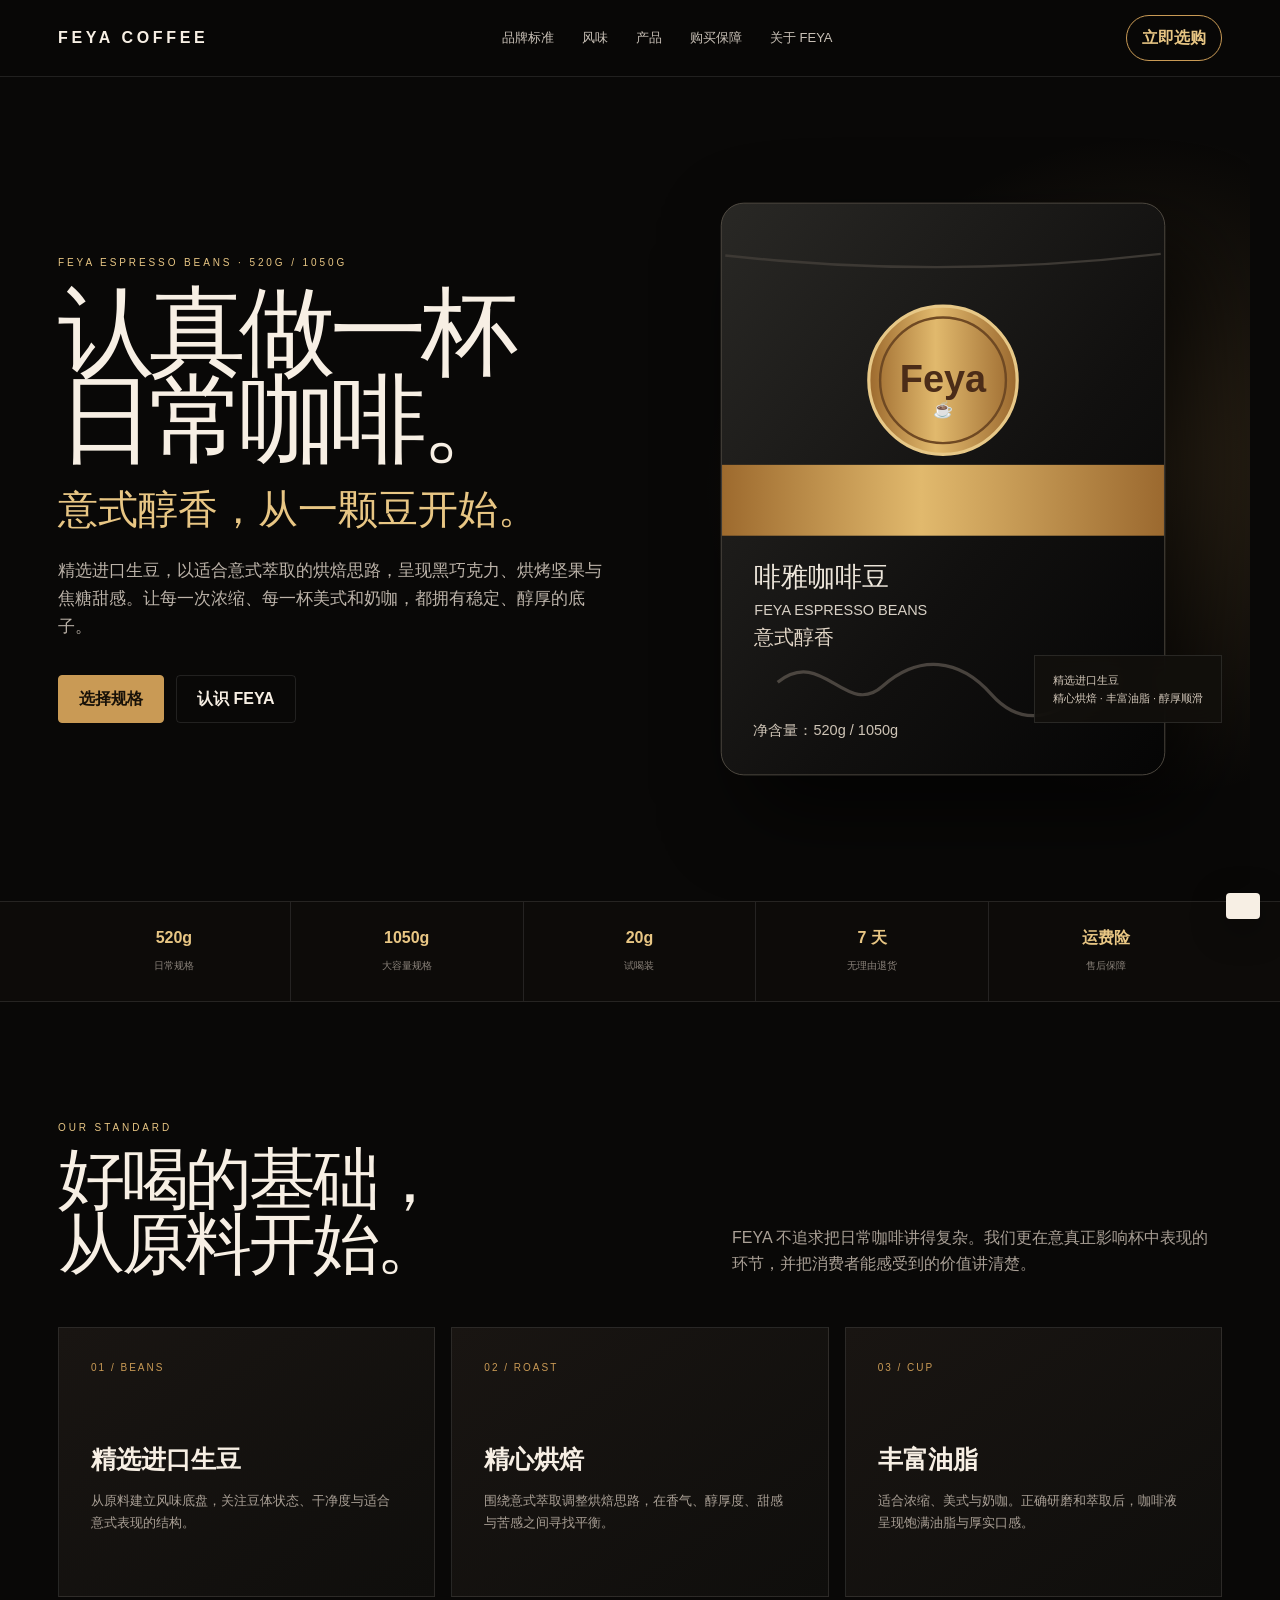
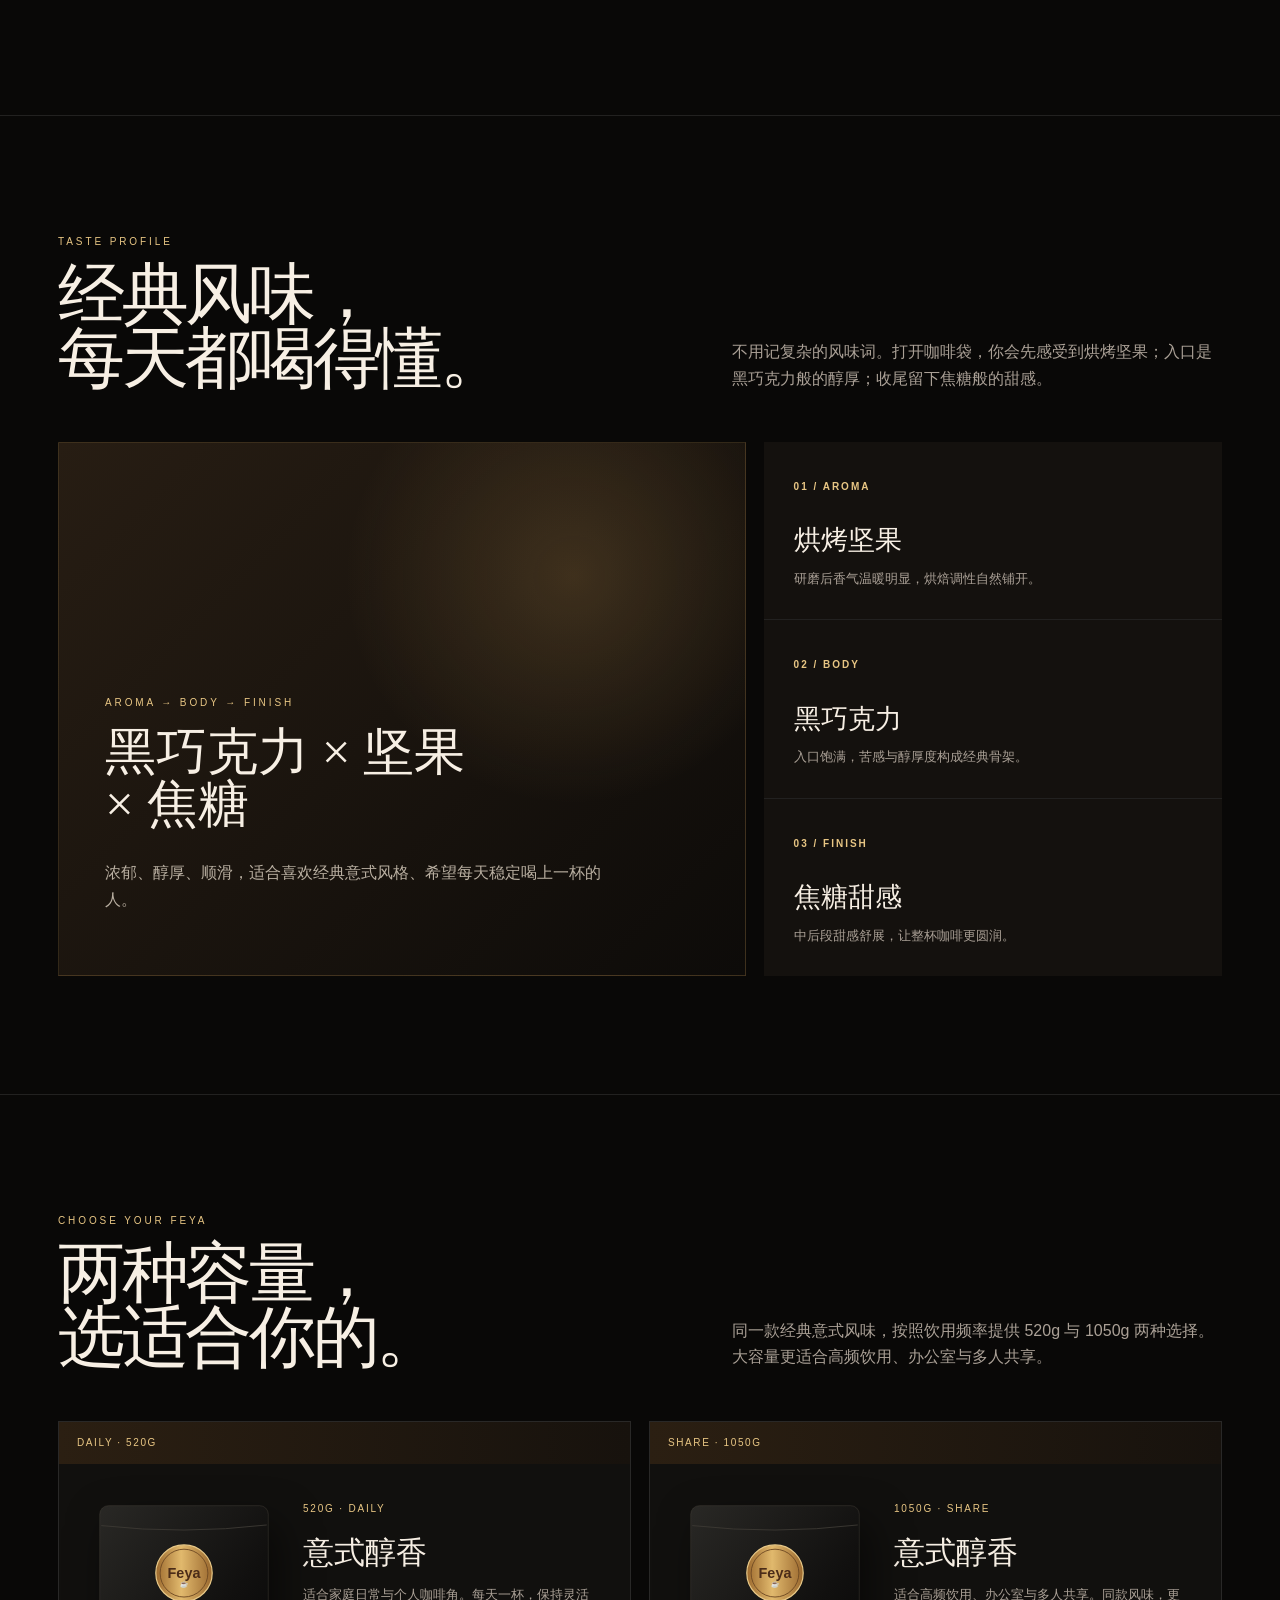
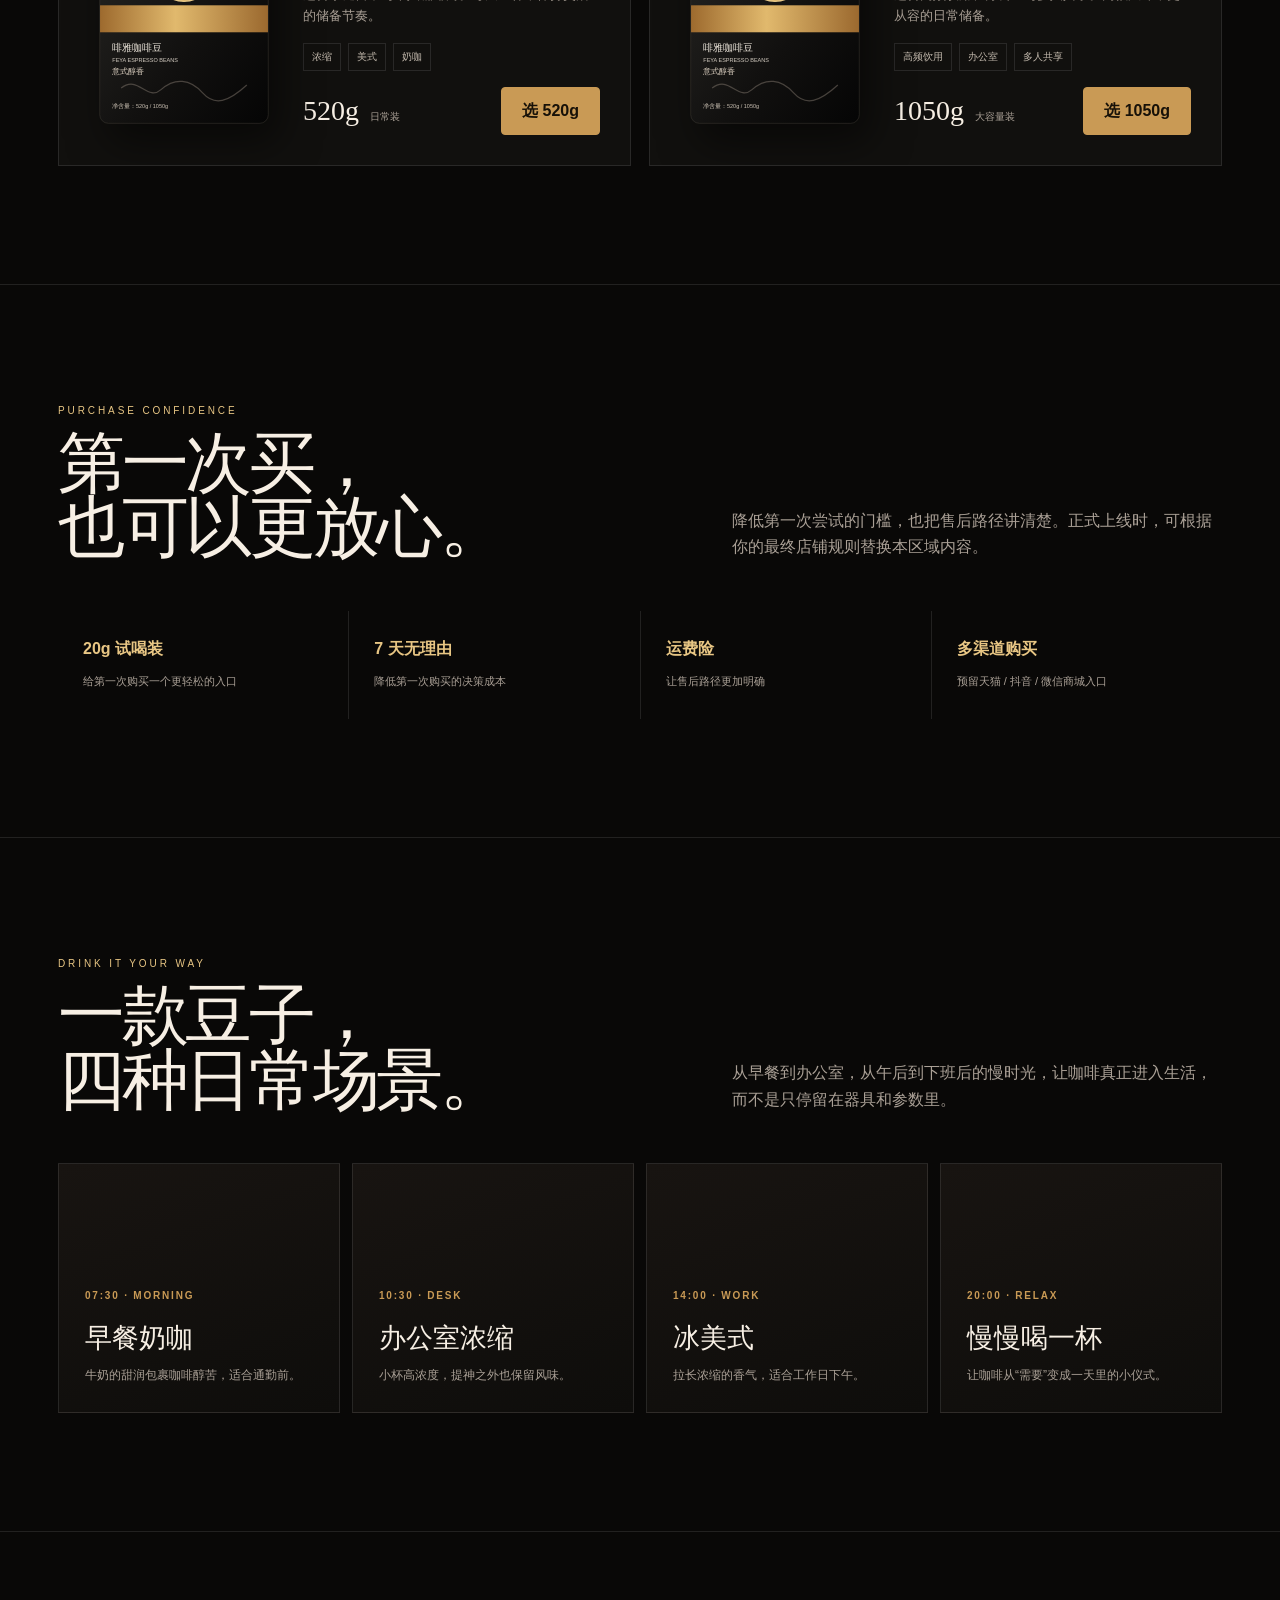
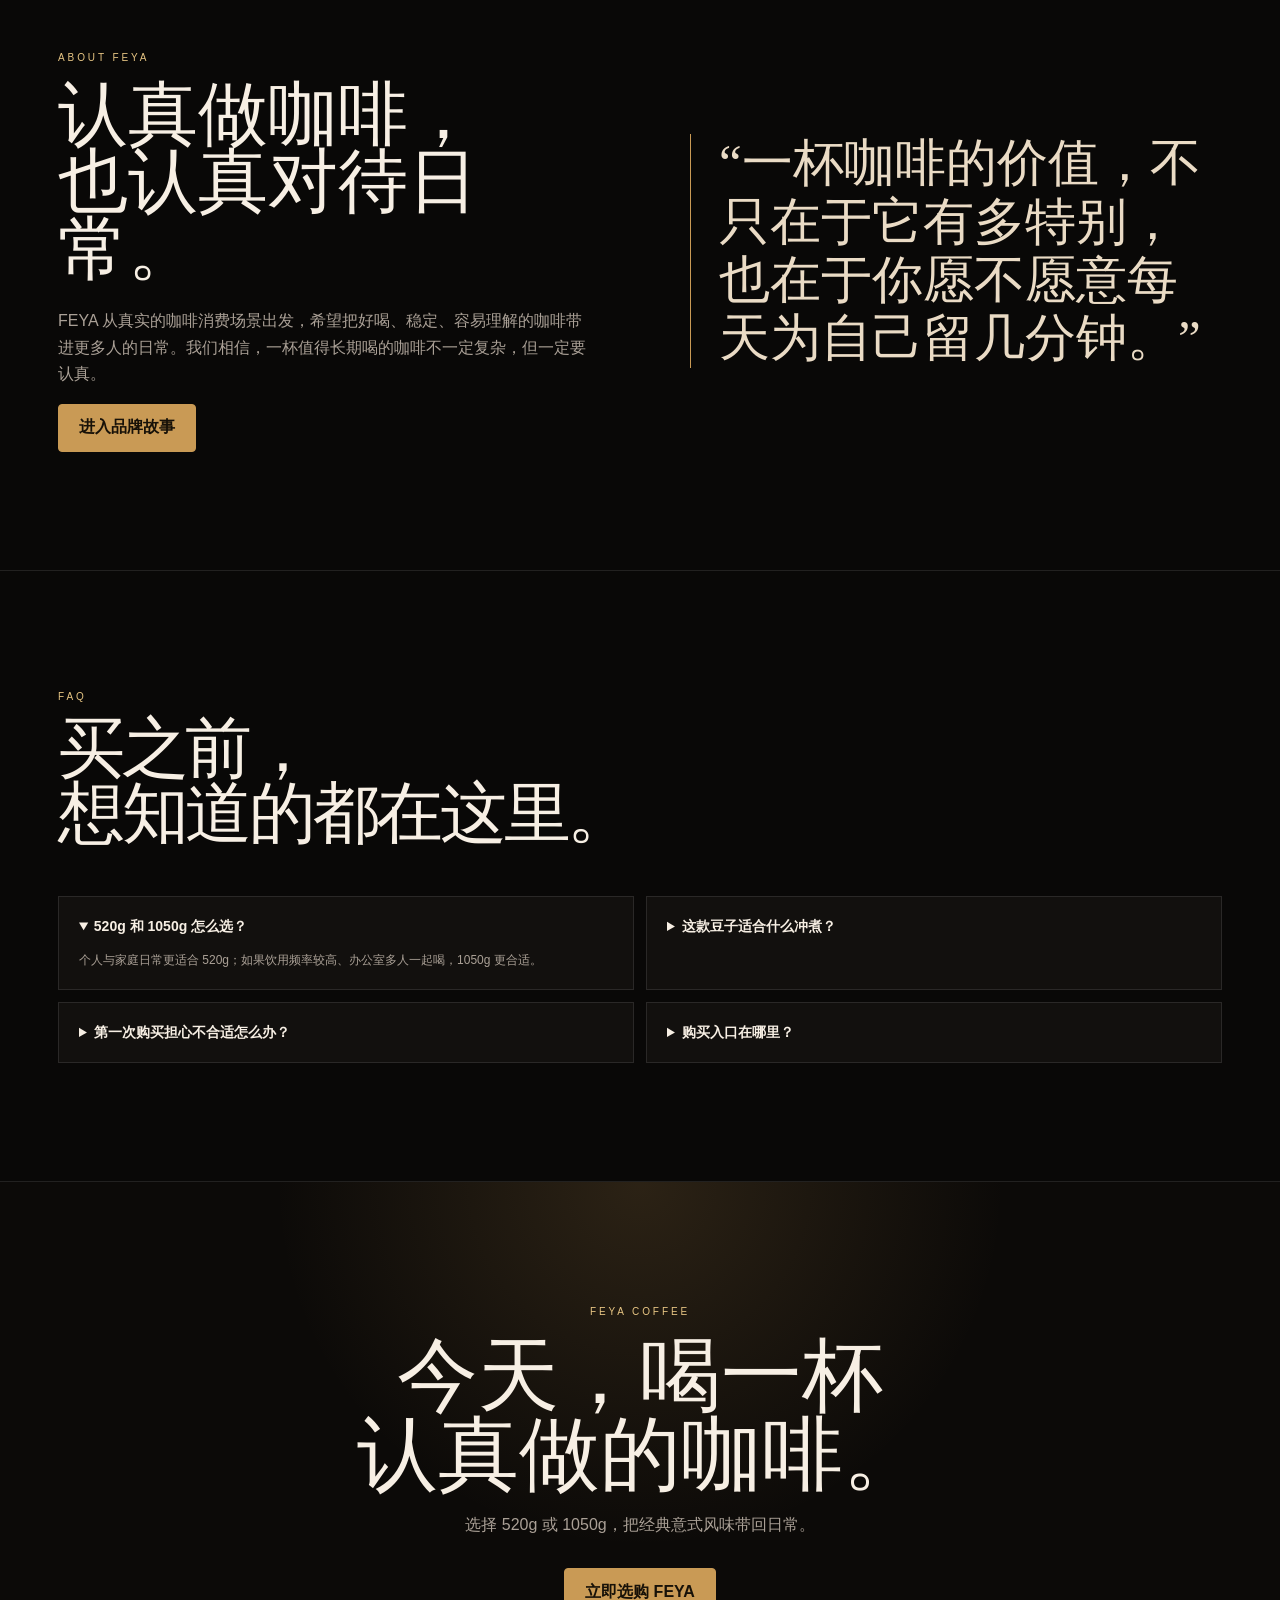
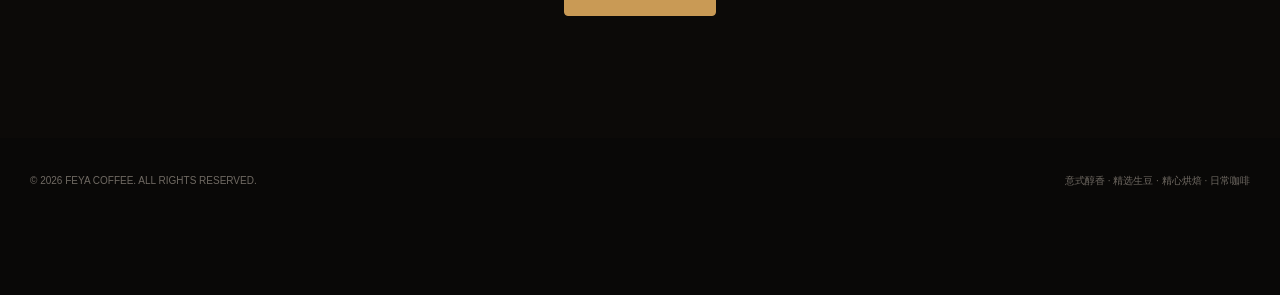
==== commit 9a7a3fa0: "Upgrade FEYA homepage to 5.0 commercial edition" ====
--- a/index.html
+++ b/index.html
@@ -1,29 +1,41 @@
 <!doctype html>
 <html lang="zh-CN">
 <head>
-<meta charset="utf-8"><meta name="viewport" content="width=device-width,initial-scale=1">
-<meta name="description" content="FEYA COFFEE｜意式醇香咖啡豆。精选进口生豆，精心烘焙，520g / 1050g。20g试喝，7天无理由退货与运费险。">
-<meta name="theme-color" content="#090807"><title>FEYA COFFEE｜意式醇香咖啡豆</title>
+<meta charset="utf-8">
+<meta name="viewport" content="width=device-width,initial-scale=1">
+<meta name="description" content="FEYA COFFEE｜意式醇香咖啡豆。精选进口生豆，精心烘焙，经典黑巧克力、烘烤坚果与焦糖甜感。520g / 1050g。">
+<meta name="theme-color" content="#090807">
+<title>FEYA COFFEE｜认真做一杯日常咖啡</title>
 <style>
-:root{--bg:#090807;--panel:#12100e;--gold:#c99a55;--gold2:#e4be78;--cream:#f7efe3;--muted:#aaa096;--line:rgba(255,255,255,.11);--max:1240px}*{box-sizing:border-box}html{scroll-behavior:smooth}body{margin:0;background:var(--bg);color:var(--cream);font-family:Inter,"PingFang SC","Microsoft YaHei",sans-serif;line-height:1.65}a{text-decoration:none;color:inherit}button{font:inherit}.shell{max-width:var(--max);margin:auto;padding:0 30px}.top{position:sticky;top:0;z-index:50;background:rgba(9,8,7,.9);backdrop-filter:blur(18px);border-bottom:1px solid var(--line)}.nav{height:78px;display:flex;align-items:center;justify-content:space-between}.logo{font-weight:800;letter-spacing:.22em;font-size:16px}.links{display:flex;gap:28px;color:#c8c0b6;font-size:13px}.links a:hover{color:var(--gold2)}.navbtn,.btn{border:1px solid var(--gold);background:var(--gold);color:#171108;padding:13px 20px;border-radius:4px;font-weight:800;cursor:pointer;display:inline-flex;align-items:center;justify-content:center;transition:.25s}.navbtn{border-radius:999px;background:transparent;color:var(--gold2);padding:9px 16px}.btn:hover{background:var(--gold2);transform:translateY(-2px)}.alt{background:transparent;color:var(--cream);border-color:var(--line)}.hero{min-height:calc(100vh - 78px);display:grid;grid-template-columns:1fr 1fr;align-items:center;gap:50px;position:relative}.hero:before{content:"";position:absolute;width:700px;height:700px;right:-230px;top:20px;background:radial-gradient(circle,rgba(201,154,85,.18),transparent 68%)}.eyebrow{font-size:10px;letter-spacing:.28em;color:var(--gold2);text-transform:uppercase}.hero h1{font-size:clamp(55px,7.6vw,108px);line-height:.88;letter-spacing:-.065em;margin:20px 0 27px}.hero h1 em{display:block;font-style:normal;font:400 .38em Georgia,serif;color:var(--gold2);letter-spacing:.01em;margin-top:26px}.lead{max-width:610px;color:#bdb4a9;font-size:17px}.actions{display:flex;gap:12px;margin-top:34px;flex-wrap:wrap}.visual{min-height:650px;display:grid;place-items:center;position:relative}.visual:after{content:"";position:absolute;width:520px;height:520px;background:radial-gradient(circle,rgba(201,154,85,.15),transparent 64%)}.bag{width:min(500px,88vw);filter:drop-shadow(28px 35px 42px rgba(0,0,0,.62));position:relative;z-index:2;animation:float 6s ease-in-out infinite}@keyframes float{50%{transform:translateY(-10px) rotate(1deg)}}.badge{position:absolute;right:0;bottom:100px;z-index:3;background:rgba(17,15,13,.9);border:1px solid var(--line);padding:15px 18px;font-size:11px;color:#d3c8ba;backdrop-filter:blur(10px)}.trust{border-top:1px solid var(--line);border-bottom:1px solid var(--line)}.trustgrid{display:grid;grid-template-columns:repeat(5,1fr)}.trustitem{padding:22px 14px;border-right:1px solid var(--line);text-align:center}.trustitem:last-child{border-right:0}.trustitem b{display:block;color:var(--gold2);font-size:16px}.trustitem span{font-size:10px;color:#878078}.section{padding:120px 0;border-bottom:1px solid var(--line)}.head{display:flex;justify-content:space-between;align-items:end;gap:50px;margin-bottom:52px}.head h2{font-size:clamp(40px,5vw,72px);line-height:.96;letter-spacing:-.05em;margin:10px 0 0}.head p{max-width:480px;color:var(--muted);margin:0}.cards{display:grid;grid-template-columns:repeat(3,1fr);gap:16px}.card{padding:34px;background:linear-gradient(145deg,#181512,#0f0e0c);border:1px solid var(--line);min-height:280px}.card:hover{border-color:rgba(201,154,85,.5);transform:translateY(-3px);transition:.25s}.num{color:var(--gold);font-size:10px;letter-spacing:.2em}.card h3{font-size:25px;margin:62px 0 9px}.card p{color:var(--muted);font-size:13px;margin:0}.flavors{display:grid;grid-template-columns:1.2fr .8fr;gap:18px}.flavormain{min-height:470px;padding:46px;background:radial-gradient(circle at 70% 30%,rgba(201,154,85,.2),transparent 34%),linear-gradient(135deg,#241b12,#0d0b09);border:1px solid rgba(201,154,85,.18);display:flex;flex-direction:column;justify-content:end}.flavormain h3{font-size:clamp(34px,4vw,58px);line-height:1;margin:12px 0}.flavormain p{color:#b7aa9b;max-width:520px}.flavorlist{display:grid;gap:1px;background:var(--line)}.flavoritem{background:var(--panel);padding:30px}.flavoritem b{color:var(--gold2);font-size:10px;letter-spacing:.18em}.flavoritem h4{font-size:24px;margin:22px 0 4px}.flavoritem p{color:var(--muted);font-size:13px;margin:0}.offers{display:grid;grid-template-columns:1fr 1fr;gap:18px}.offer{background:#11100e;border:1px solid var(--line);overflow:hidden}.offer-top{padding:12px 18px;background:linear-gradient(90deg,#2b1d0f,#17120d);font-size:10px;letter-spacing:.14em;color:var(--gold2)}.offer-body{padding:28px;display:grid;grid-template-columns:180px 1fr;gap:24px;align-items:center}.offer img{width:100%;filter:drop-shadow(12px 18px 22px rgba(0,0,0,.45))}.offer h3{font-size:30px;margin:5px 0}.weight{color:var(--gold2);font-size:10px;letter-spacing:.18em}.offer p{color:var(--muted);font-size:13px}.tags{display:flex;flex-wrap:wrap;gap:7px;margin:16px 0 20px}.tag{font-size:10px;border:1px solid var(--line);padding:5px 8px;color:#c0b5a7}.price{font-size:28px;margin:16px 0}.price small{font-size:11px;color:var(--muted)}.assure{display:grid;grid-template-columns:repeat(4,1fr);gap:1px;background:var(--line);margin-top:18px}.assureitem{padding:24px;background:var(--bg)}.assureitem b{display:block;color:var(--gold2);font-size:15px;margin-bottom:4px}.assureitem span{color:var(--muted);font-size:11px}.scenario-grid{display:grid;grid-template-columns:repeat(4,1fr);gap:12px}.scenario{min-height:250px;padding:26px;background:linear-gradient(160deg,#181411,#0e0d0b);border:1px solid var(--line);display:flex;flex-direction:column;justify-content:end}.scenario b{font-size:10px;letter-spacing:.18em;color:var(--gold)}.scenario h3{font-size:23px;margin:12px 0 6px}.scenario p{font-size:12px;color:var(--muted);margin:0}.story{display:grid;grid-template-columns:1fr 1fr;gap:100px;align-items:center}.story h2{font-size:clamp(42px,5.2vw,74px);line-height:.96;margin:15px 0 25px}.story p{color:var(--muted);max-width:560px}.quote{font:400 clamp(30px,4vw,53px)/1.15 Georgia,serif;color:#e8d8c1;border-left:1px solid var(--gold);padding-left:28px}.faq{display:grid;grid-template-columns:1fr 1fr;gap:12px}.faq details{background:#12100e;border:1px solid var(--line);padding:18px 20px}.faq summary{cursor:pointer;font-weight:700}.faq p{color:var(--muted);font-size:12px;margin:14px 0 0}.cta{text-align:center;padding:115px 0;background:radial-gradient(circle at 50% 0,rgba(201,154,85,.15),transparent 45%),#0c0a08}.cta h2{font-size:clamp(44px,6vw,82px);line-height:1;margin:15px 0 18px}.cta p{color:var(--muted);margin:0 auto 28px}.footer{padding:34px 0 100px;display:flex;justify-content:space-between;color:#777;font-size:10px}.mobile{display:none}.modal{position:fixed;inset:0;background:rgba(0,0,0,.72);backdrop-filter:blur(12px);display:none;align-items:center;justify-content:center;z-index:100}.modal.show{display:flex}.modalbox{width:min(540px,92vw);background:#15120f;border:1px solid rgba(201,154,85,.35);padding:34px}.modalbox h3{font-size:30px;margin:0 0 8px}.modalbox p{color:var(--muted);font-size:13px}.platforms{display:grid;grid-template-columns:1fr 1fr 1fr;gap:10px;margin-top:20px}.platform{border:1px solid var(--line);background:#0f0e0c;padding:16px;cursor:pointer;color:var(--cream);text-align:center}.close{margin-top:16px;background:transparent;border:0;color:#999;cursor:pointer}@media(max-width:900px){.links{display:none}.hero,.story,.flavors{grid-template-columns:1fr}.hero{padding-top:55px}.visual{min-height:500px}.trustgrid,.cards,.offers,.scenario-grid,.assure,.faq{grid-template-columns:1fr 1fr}.trustitem:nth-child(2n){border-right:0}.section{padding:85px 0}.head{display:block}.head p{margin-top:18px}.offer-body{grid-template-columns:135px 1fr}.mobile{display:block;position:fixed;left:14px;right:14px;bottom:14px;z-index:70}.mobile .btn{width:100%;box-shadow:0 10px 30px rgba(0,0,0,.5)}}@media(max-width:560px){.shell{padding:0 18px}.nav{height:68px}.logo{font-size:13px}.navbtn{font-size:10px;padding:8px 11px}.hero h1{font-size:55px}.visual{min-height:420px}.badge{bottom:2%;font-size:9px}.trustgrid,.cards,.offers,.scenario-grid,.assure,.faq{grid-template-columns:1fr}.trustitem{border-right:0!important;border-bottom:1px solid var(--line)}.trustitem:last-child{border-bottom:0}.offer-body{grid-template-columns:1fr}.offer img{max-width:180px;margin:auto}.flavormain{min-height:360px;padding:30px}.head h2{font-size:42px}.footer{display:block}.footer span{display:block;margin-bottom:8px}.platforms{grid-template-columns:1fr}}
+:root{--bg:#090807;--panel:#14110e;--panel2:#1a1511;--gold:#c99a55;--gold2:#e8c684;--paper:#f7efe4;--muted:#aaa096;--line:rgba(255,255,255,.1);--max:1220px;--serif:Georgia,"Noto Serif SC","Songti SC",serif;--sans:Inter,"PingFang SC","Microsoft YaHei",Arial,sans-serif}*{box-sizing:border-box}html{scroll-behavior:smooth}body{margin:0;background:var(--bg);color:var(--paper);font-family:var(--sans);line-height:1.65}a{text-decoration:none;color:inherit}button{font:inherit}.shell{max-width:var(--max);margin:auto;padding:0 28px}.top{position:sticky;top:0;z-index:50;background:rgba(9,8,7,.9);backdrop-filter:blur(18px);border-bottom:1px solid var(--line)}.nav{height:76px;display:flex;align-items:center;justify-content:space-between}.logo{font-size:16px;font-weight:800;letter-spacing:.23em}.links{display:flex;gap:28px;color:#c8c0b6;font-size:13px}.links a:hover{color:var(--gold2)}.navbtn,.btn{display:inline-flex;align-items:center;justify-content:center;min-height:48px;padding:0 20px;border:1px solid var(--gold);background:var(--gold);color:#171108;border-radius:4px;font-weight:800;cursor:pointer;transition:.25s}.navbtn{min-height:0;padding:9px 15px;border-radius:999px;background:transparent;color:var(--gold2)}.btn:hover{background:var(--gold2);transform:translateY(-2px)}.alt{background:transparent;color:var(--paper);border-color:var(--line)}.hero{min-height:calc(100vh - 76px);display:grid;grid-template-columns:1fr 1fr;gap:48px;align-items:center;position:relative;overflow:hidden}.hero:before{content:"";position:absolute;width:700px;height:700px;right:-250px;top:40px;background:radial-gradient(circle,rgba(201,154,85,.18),transparent 67%);pointer-events:none}.eyebrow{font-size:10px;letter-spacing:.29em;color:var(--gold2);text-transform:uppercase}.hero h1{font-family:var(--serif);font-weight:400;font-size:clamp(58px,7.6vw,106px);line-height:.9;letter-spacing:-.065em;margin:18px 0 25px}.hero h1 em{display:block;font:400 .41em/1.1 var(--sans);color:var(--gold2);letter-spacing:0;margin-top:24px}.lead{max-width:610px;color:#bdb4aa;font-size:17px;margin:0}.actions{display:flex;gap:12px;flex-wrap:wrap;margin-top:34px}.visual{min-height:640px;display:grid;place-items:center;position:relative}.visual:after{content:"";position:absolute;width:520px;height:520px;background:radial-gradient(circle,rgba(201,154,85,.15),transparent 65%)}.bag{width:min(500px,88vw);position:relative;z-index:2;filter:drop-shadow(28px 35px 42px rgba(0,0,0,.65));animation:float 6s ease-in-out infinite}@keyframes float{50%{transform:translateY(-10px) rotate(1deg)}}.badge{position:absolute;right:0;bottom:86px;z-index:3;background:rgba(18,16,13,.9);border:1px solid var(--line);padding:15px 18px;font-size:11px;color:#d4c9bb;backdrop-filter:blur(12px)}.trust{border-top:1px solid var(--line);border-bottom:1px solid var(--line);background:#0d0b09}.trustgrid{display:grid;grid-template-columns:repeat(5,1fr)}.trustitem{text-align:center;padding:23px 12px;border-right:1px solid var(--line)}.trustitem:last-child{border-right:0}.trustitem b{display:block;color:var(--gold2);font-size:16px}.trustitem span{font-size:10px;color:#8a827a}.section{padding:118px 0;border-bottom:1px solid var(--line)}.head{display:flex;justify-content:space-between;align-items:end;gap:50px;margin-bottom:50px}.head h2{font-family:var(--serif);font-weight:400;font-size:clamp(42px,5.2vw,71px);line-height:.97;letter-spacing:-.05em;margin:12px 0 0}.head p{max-width:490px;color:var(--muted);margin:0}.cards{display:grid;grid-template-columns:repeat(3,1fr);gap:16px}.card{min-height:270px;padding:32px;background:linear-gradient(145deg,#191512,#0f0e0c);border:1px solid var(--line);transition:.3s}.card:hover{transform:translateY(-5px);border-color:rgba(201,154,85,.45)}.num{color:var(--gold);font-size:10px;letter-spacing:.2em}.card h3{font-size:25px;margin:62px 0 10px}.card p{font-size:13px;color:var(--muted);margin:0}.flavors{display:grid;grid-template-columns:1.2fr .8fr;gap:18px}.flavormain{min-height:480px;padding:46px;display:flex;flex-direction:column;justify-content:end;background:radial-gradient(circle at 75% 25%,rgba(201,154,85,.21),transparent 35%),linear-gradient(135deg,#271d13,#0d0b09);border:1px solid rgba(201,154,85,.2)}.flavormain h3{font-family:var(--serif);font-size:clamp(36px,4vw,58px);font-weight:400;line-height:1.02;margin:14px 0}.flavormain p{max-width:520px;color:#b9afa1}.flavorlist{display:grid;gap:1px;background:var(--line)}.flavoritem{background:var(--panel);padding:30px}.flavoritem b{font-size:10px;color:var(--gold2);letter-spacing:.2em}.flavoritem h4{font-family:var(--serif);font-weight:400;font-size:27px;margin:20px 0 5px}.flavoritem p{font-size:13px;color:var(--muted);margin:0}.offers{display:grid;grid-template-columns:1fr 1fr;gap:18px}.offer{background:#11100e;border:1px solid var(--line);overflow:hidden;transition:.3s}.offer:hover{transform:translateY(-4px);border-color:rgba(201,154,85,.48)}.offer-top{padding:13px 18px;background:linear-gradient(90deg,#2b1f12,#17120d);color:var(--gold2);font-size:10px;letter-spacing:.16em}.offer-body{display:grid;grid-template-columns:190px 1fr;gap:24px;align-items:center;padding:30px}.offer-body img{width:100%;filter:drop-shadow(10px 18px 20px rgba(0,0,0,.5))}.weight{font-size:10px;letter-spacing:.18em;color:var(--gold2)}.offer h3{font-family:var(--serif);font-weight:400;font-size:31px;margin:6px 0}.offer p{font-size:13px;color:var(--muted);margin:0}.tags{display:flex;gap:7px;flex-wrap:wrap;margin:16px 0}.tag{font-size:10px;color:#c3b9ad;border:1px solid var(--line);padding:5px 8px}.price-row{display:flex;align-items:center;justify-content:space-between;gap:12px;margin-top:16px}.price{font-family:var(--serif);font-size:28px}.price small{font-family:var(--sans);font-size:10px;color:var(--muted);margin-left:4px}.assure{display:grid;grid-template-columns:repeat(4,1fr);gap:1px;background:var(--line);margin-top:20px}.assureitem{padding:25px;background:var(--bg)}.assureitem b{display:block;color:var(--gold2);font-size:16px;margin-bottom:5px}.assureitem span{font-size:11px;color:var(--muted)}.scenario-grid{display:grid;grid-template-columns:repeat(4,1fr);gap:12px}.scenario{min-height:250px;padding:26px;background:linear-gradient(160deg,#181411,#0e0d0b);border:1px solid var(--line);display:flex;flex-direction:column;justify-content:end}.scenario b{font-size:10px;letter-spacing:.18em;color:var(--gold)}.scenario h3{font-family:var(--serif);font-weight:400;font-size:27px;margin:11px 0 6px}.scenario p{font-size:12px;color:var(--muted);margin:0}.story{display:grid;grid-template-columns:1fr 1fr;gap:100px;align-items:center}.story h2{font-family:var(--serif);font-weight:400;font-size:clamp(44px,5.5vw,75px);line-height:.96;margin:14px 0 25px}.story p{max-width:570px;color:var(--muted)}.quote{font:400 clamp(31px,4vw,54px)/1.14 var(--serif);color:#eadbc5;border-left:1px solid var(--gold);padding-left:28px}.faq{display:grid;grid-template-columns:1fr 1fr;gap:12px}.faq details{background:#12100e;border:1px solid var(--line);padding:18px 20px}.faq summary{cursor:pointer;font-weight:750;font-size:14px}.faq p{font-size:12px;color:var(--muted);margin:13px 0 0}.cta{padding:122px 0;text-align:center;background:radial-gradient(circle at 50% 0,rgba(201,154,85,.17),transparent 43%),#0c0a08}.cta h2{font-family:var(--serif);font-weight:400;font-size:clamp(48px,6.3vw,84px);line-height:.98;margin:15px 0 18px}.cta p{color:var(--muted);margin:0 auto 30px}.footer{padding:35px 0 105px;display:flex;justify-content:space-between;gap:20px;color:#706a63;font-size:10px}.mobile{display:none}.modal{position:fixed;inset:0;background:rgba(0,0,0,.78);backdrop-filter:blur(9px);display:none;align-items:center;justify-content:center;z-index:100}.modal.show{display:flex}.modalbox{width:min(560px,92vw);padding:35px;background:#16120f;border:1px solid rgba(201,154,85,.4)}.modalbox h3{font-family:var(--serif);font-weight:400;font-size:34px;margin:0 0 7px}.modalbox p{font-size:12px;color:var(--muted);margin:0}.platforms{display:grid;grid-template-columns:repeat(3,1fr);gap:10px;margin:24px 0 12px}.platform{padding:18px 8px;background:#0f0e0c;border:1px solid var(--line);color:var(--paper);cursor:pointer}.platform:hover{color:var(--gold2);border-color:rgba(201,154,85,.5)}.close{border:0;background:transparent;color:#888;cursor:pointer;padding:8px 0}.note{font-size:10px;color:#746e67;margin-top:10px}.toast{position:fixed;right:20px;bottom:20px;background:var(--paper);color:#171108;padding:13px 17px;border-radius:4px;transform:translateY(150%);transition:.3s;z-index:200;font-size:12px;box-shadow:0 10px 35px rgba(0,0,0,.4)}.toast.show{transform:none}@media(max-width:900px){.links{display:none}.hero,.story,.flavors{grid-template-columns:1fr}.hero{padding-top:55px}.visual{min-height:500px}.trustgrid,.cards,.offers,.scenario-grid,.assure,.faq{grid-template-columns:1fr 1fr}.head{display:block}.head p{margin-top:18px}.section{padding:85px 0}.offer-body{grid-template-columns:135px 1fr}.mobile{display:block;position:fixed;left:14px;right:14px;bottom:14px;z-index:80}.mobile .btn{width:100%;box-shadow:0 12px 35px rgba(0,0,0,.55)}.footer{padding-bottom:110px}}@media(max-width:560px){.shell{padding:0 18px}.nav{height:68px}.logo{font-size:13px}.navbtn{font-size:10px;padding:8px 12px}.hero h1{font-size:55px}.hero-visual{min-height:410px}.trustgrid,.cards,.offers,.scenario-grid,.assure,.faq{grid-template-columns:1fr}.trustitem{border-right:0;border-bottom:1px solid var(--line)}.trustitem:last-child{border-bottom:0}.offer-body{grid-template-columns:1fr}.offer-body img{max-width:190px;margin:auto}.price-row{flex-direction:column;align-items:flex-start}.flavormain{min-height:380px;padding:30px}.head h2{font-size:43px}.platforms{grid-template-columns:1fr}.footer{display:block}.footer span{display:block;margin-bottom:8px}}
 </style>
 </head>
 <body>
-<header class="top"><div class="shell nav"><a class="logo" href="#top">FEYA COFFEE</a><nav class="links"><a href="#standard">品牌标准</a><a href="#flavor">风味</a><a href="#products">产品</a><a href="#service">保障</a><a href="#story">关于 FEYA</a></nav><button class="navbtn" onclick="openBuy()">立即选购</button></div></header>
+<header class="top"><div class="shell nav"><a class="logo" href="#top">FEYA COFFEE</a><nav class="links"><a href="#standard">品牌标准</a><a href="#flavor">风味</a><a href="#products">产品</a><a href="#service">购买保障</a><a href="#story">关于 FEYA</a></nav><button class="navbtn" onclick="openBuy()">立即选购</button></div></header>
 <main id="top">
 <section class="shell hero"><div><div class="eyebrow">FEYA ESPRESSO BEANS · 520G / 1050G</div><h1>认真做一杯<br>日常咖啡。<em>意式醇香，从一颗豆开始。</em></h1><p class="lead">精选进口生豆，以适合意式萃取的烘焙思路，呈现黑巧克力、烘烤坚果与焦糖甜感。让每一次浓缩、每一杯美式和奶咖，都拥有稳定、醇厚的底子。</p><div class="actions"><a class="btn" href="#products">选择规格</a><a class="btn alt" href="#story">认识 FEYA</a></div></div><div class="visual"><img class="bag" src="assets/feya-bag.svg" alt="FEYA 意式醇香咖啡豆"><div class="badge">精选进口生豆<br>精心烘焙 · 丰富油脂 · 醇厚顺滑</div></div></section>
 <section class="trust"><div class="shell trustgrid"><div class="trustitem"><b>520g</b><span>日常规格</span></div><div class="trustitem"><b>1050g</b><span>大容量规格</span></div><div class="trustitem"><b>20g</b><span>试喝装</span></div><div class="trustitem"><b>7 天</b><span>无理由退货</span></div><div class="trustitem"><b>运费险</b><span>售后保障</span></div></div></section>
-<section class="section" id="standard"><div class="shell"><div class="head"><div><div class="eyebrow">OUR STANDARD</div><h2>好喝的基础，<br>从原料开始。</h2></div><p>我们不追求把日常咖啡讲得多复杂。FEYA 更在意真正影响杯中表现的环节，并把消费者能感受到的价值讲清楚。</p></div><div class="cards"><article class="card"><div class="num">01 / BEANS</div><h3>精选进口生豆</h3><p>从原料建立风味底盘，关注豆体状态、干净度与适合意式表现的结构。</p></article><article class="card"><div class="num">02 / ROAST</div><h3>精心烘焙</h3><p>围绕意式萃取调整烘焙思路，在香气、醇厚度、甜感与苦感之间寻找平衡。</p></article><article class="card"><div class="num">03 / CUP</div><h3>丰富油脂</h3><p>适合浓缩、美式与奶咖。正确研磨和萃取后，咖啡液呈现饱满油脂与厚实口感。</p></article></div></div></section>
-<section class="section" id="flavor"><div class="shell"><div class="head"><div><div class="eyebrow">TASTE PROFILE</div><h2>经典风味，<br>每天都喝得懂。</h2></div><p>不用记复杂的风味词。打开咖啡袋，你会先感受到烘烤坚果；入口是黑巧克力般的醇厚；收尾留下焦糖般的甜感。</p></div><div class="flavors"><div class="flavormain"><div class="eyebrow">AROMA → BODY → FINISH</div><h3>黑巧克力 × 坚果 × 焦糖</h3><p>浓郁、醇厚、顺滑，适合喜欢经典意式风格、希望每天稳定喝上一杯的人。</p></div><div class="flavorlist"><div class="flavoritem"><b>01 / AROMA</b><h4>烘烤坚果</h4><p>研磨后香气温暖明显，烘焙调性自然铺开。</p></div><div class="flavoritem"><b>02 / BODY</b><h4>黑巧克力</h4><p>入口饱满，苦感与醇厚度构成经典骨架。</p></div><div class="flavoritem"><b>03 / FINISH</b><h4>焦糖甜感</h4><p>中后段甜感舒展，让整杯咖啡更圆润。</p></div></div></div></div></section>
-<section class="section" id="products"><div class="shell"><div class="head"><div><div class="eyebrow">CHOOSE YOUR FEYA</div><h2>两种容量，<br>选适合你的。</h2></div><p>同一款经典意式风味，按照饮用频率提供 520g 与 1050g 两种选择。大容量更适合高频饮用、办公室与多人共享。</p></div><div class="offers"><article class="offer"><div class="offer-top">DAILY · 520G</div><div class="offer-body"><img src="assets/feya-bag.svg" alt="FEYA 520g"><div><span class="weight">520G · DAILY</span><h3>意式醇香</h3><p>适合家庭日常与个人咖啡角。每天一杯，保持灵活的储备节奏。</p><div class="tags"><span class="tag">浓缩</span><span class="tag">美式</span><span class="tag">奶咖</span></div><div class="price">520g <small>日常装</small></div><button class="btn" onclick="quick('520g')">选 520g</button></div></div></article><article class="offer"><div class="offer-top">SHARE · 1050G</div><div class="offer-body"><img src="assets/feya-bag.svg" alt="FEYA 1050g"><div><span class="weight">1050G · SHARE</span><h3>意式醇香</h3><p>适合高频饮用、办公室与多人共享。同款风味，更从容的日常储备。</p><div class="tags"><span class="tag">高频饮用</span><span class="tag">办公室</span><span class="tag">多人共享</span></div><div class="price">1050g <small>大容量装</small></div><button class="btn" onclick="quick('1050g')">选 1050g</button></div></div></article></div></div></section>
-<section class="section" id="service"><div class="shell"><div class="head"><div><div class="eyebrow">PURCHASE CONFIDENCE</div><h2>第一次买，<br>也可以放心。</h2></div><p>把降低第一次尝试门槛和购买顾虑放在页面最重要的位置。以下权益以当前 FEYA 电商方案展示，正式上线前可替换为最终店铺规则。</p></div><div class="assure"><div class="assureitem"><b>20g 试喝装</b><span>给第一次购买留一个更轻松的入口</span></div><div class="assureitem"><b>7 天无理由</b><span>降低第一次购买的决策成本</span></div><div class="assureitem"><b>运费险</b><span>售后路径更明确</span></div><div class="assureitem"><b>电商直达</b><span>支持接入天猫 / 抖音 / 微信商城</span></div></div></div></section>
+<section class="section" id="standard"><div class="shell"><div class="head"><div><div class="eyebrow">OUR STANDARD</div><h2>好喝的基础，<br>从原料开始。</h2></div><p>FEYA 不追求把日常咖啡讲得复杂。我们更在意真正影响杯中表现的环节，并把消费者能感受到的价值讲清楚。</p></div><div class="cards"><article class="card"><div class="num">01 / BEANS</div><h3>精选进口生豆</h3><p>从原料建立风味底盘，关注豆体状态、干净度与适合意式表现的结构。</p></article><article class="card"><div class="num">02 / ROAST</div><h3>精心烘焙</h3><p>围绕意式萃取调整烘焙思路，在香气、醇厚度、甜感与苦感之间寻找平衡。</p></article><article class="card"><div class="num">03 / CUP</div><h3>丰富油脂</h3><p>适合浓缩、美式与奶咖。正确研磨和萃取后，咖啡液呈现饱满油脂与厚实口感。</p></article></div></div></section>
+<section class="section" id="flavor"><div class="shell"><div class="head"><div><div class="eyebrow">TASTE PROFILE</div><h2>经典风味，<br>每天都喝得懂。</h2></div><p>不用记复杂的风味词。打开咖啡袋，你会先感受到烘烤坚果；入口是黑巧克力般的醇厚；收尾留下焦糖般的甜感。</p></div><div class="flavors"><div class="flavormain"><div class="eyebrow">AROMA → BODY → FINISH</div><h3>黑巧克力 × 坚果<br>× 焦糖</h3><p>浓郁、醇厚、顺滑，适合喜欢经典意式风格、希望每天稳定喝上一杯的人。</p></div><div class="flavorlist"><div class="flavoritem"><b>01 / AROMA</b><h4>烘烤坚果</h4><p>研磨后香气温暖明显，烘焙调性自然铺开。</p></div><div class="flavoritem"><b>02 / BODY</b><h4>黑巧克力</h4><p>入口饱满，苦感与醇厚度构成经典骨架。</p></div><div class="flavoritem"><b>03 / FINISH</b><h4>焦糖甜感</h4><p>中后段甜感舒展，让整杯咖啡更圆润。</p></div></div></div></div></section>
+<section class="section" id="products"><div class="shell"><div class="head"><div><div class="eyebrow">CHOOSE YOUR FEYA</div><h2>两种容量，<br>选适合你的。</h2></div><p>同一款经典意式风味，按照饮用频率提供 520g 与 1050g 两种选择。大容量更适合高频饮用、办公室与多人共享。</p></div><div class="offers"><article class="offer"><div class="offer-top">DAILY · 520G</div><div class="offer-body"><img src="assets/feya-bag.svg" alt="FEYA 520g 意式醇香咖啡豆"><div><span class="weight">520G · DAILY</span><h3>意式醇香</h3><p>适合家庭日常与个人咖啡角。每天一杯，保持灵活的储备节奏。</p><div class="tags"><span class="tag">浓缩</span><span class="tag">美式</span><span class="tag">奶咖</span></div><div class="price-row"><div class="price">520g <small>日常装</small></div><button class="btn" onclick="choose('520g')">选 520g</button></div></div></div></article><article class="offer"><div class="offer-top">SHARE · 1050G</div><div class="offer-body"><img src="assets/feya-bag.svg" alt="FEYA 1050g 意式醇香咖啡豆"><div><span class="weight">1050G · SHARE</span><h3>意式醇香</h3><p>适合高频饮用、办公室与多人共享。同款风味，更从容的日常储备。</p><div class="tags"><span class="tag">高频饮用</span><span class="tag">办公室</span><span class="tag">多人共享</span></div><div class="price-row"><div class="price">1050g <small>大容量装</small></div><button class="btn" onclick="choose('1050g')">选 1050g</button></div></div></div></article></div></div></section>
+<section class="section" id="service"><div class="shell"><div class="head"><div><div class="eyebrow">PURCHASE CONFIDENCE</div><h2>第一次买，<br>也可以更放心。</h2></div><p>降低第一次尝试的门槛，也把售后路径讲清楚。正式上线时，可根据你的最终店铺规则替换本区域内容。</p></div><div class="assure"><div class="assureitem"><b>20g 试喝装</b><span>给第一次购买一个更轻松的入口</span></div><div class="assureitem"><b>7 天无理由</b><span>降低第一次购买的决策成本</span></div><div class="assureitem"><b>运费险</b><span>让售后路径更加明确</span></div><div class="assureitem"><b>多渠道购买</b><span>预留天猫 / 抖音 / 微信商城入口</span></div></div></div></section>
 <section class="section"><div class="shell"><div class="head"><div><div class="eyebrow">DRINK IT YOUR WAY</div><h2>一款豆子，<br>四种日常场景。</h2></div><p>从早餐到办公室，从午后到下班后的慢时光，让咖啡真正进入生活，而不是只停留在器具和参数里。</p></div><div class="scenario-grid"><article class="scenario"><b>07:30 · MORNING</b><h3>早餐奶咖</h3><p>牛奶的甜润包裹咖啡醇苦，适合通勤前。</p></article><article class="scenario"><b>10:30 · DESK</b><h3>办公室浓缩</h3><p>小杯高浓度，提神之外也保留风味。</p></article><article class="scenario"><b>14:00 · WORK</b><h3>冰美式</h3><p>拉长浓缩的香气，适合工作日下午。</p></article><article class="scenario"><b>20:00 · RELAX</b><h3>慢慢喝一杯</h3><p>让咖啡从“需要”变成一天里的小仪式。</p></article></div></div></section>
 <section class="section" id="story"><div class="shell story"><div><div class="eyebrow">ABOUT FEYA</div><h2>认真做咖啡，<br>也认真对待日常。</h2><p>FEYA 从真实的咖啡消费场景出发，希望把好喝、稳定、容易理解的咖啡带进更多人的日常。我们相信，一杯值得长期喝的咖啡不一定复杂，但一定要认真。</p><a class="btn" href="brand.html">进入品牌故事</a></div><div><div class="quote">“一杯咖啡的价值，不只在于它有多特别，也在于你愿不愿意每天为自己留几分钟。”</div></div></div></section>
-<section class="section"><div class="shell"><div class="head"><div><div class="eyebrow">FAQ</div><h2>买之前，<br>想知道的都在这里。</h2></div></div><div class="faq"><details open><summary>520g 和 1050g 怎么选？</summary><p>个人与家庭日常更适合 520g；如果饮用频率较高、办公室多人一起喝，1050g 更合适。</p></details><details><summary>这款豆子适合什么冲煮？</summary><p>页面按意式方向设计，适合浓缩、美式和奶咖。具体研磨度、粉量与萃取参数需要根据设备调整。</p></details><details><summary>第一次购买担心不合适怎么办？</summary><p>页面目前展示 20g 试喝、7 天无理由退货与运费险；正式上线前请以你的实际店铺规则为准。</p></details><details><summary>购买入口在哪里？</summary><p>当前网站已预留天猫、抖音与微信商城入口，提供真实商品链接后即可替换为真实跳转。</p></details></div></div></section>
-<section class="cta"><div class="shell"><div class="eyebrow">FEYA COFFEE</div><h2>今天，喝一杯认真做的咖啡。</h2><p>选择 520g 或 1050g，把经典意式风味带回日常。</p><button class="btn" onclick="openBuy()">立即选购 FEYA</button></div></section>
+<section class="section"><div class="shell"><div class="head"><div><div class="eyebrow">FAQ</div><h2>买之前，<br>想知道的都在这里。</h2></div></div><div class="faq"><details open><summary>520g 和 1050g 怎么选？</summary><p>个人与家庭日常更适合 520g；如果饮用频率较高、办公室多人一起喝，1050g 更合适。</p></details><details><summary>这款豆子适合什么冲煮？</summary><p>页面按意式方向设计，适合浓缩、美式和奶咖。具体研磨度、粉量与萃取参数需要根据设备调整。</p></details><details><summary>第一次购买担心不合适怎么办？</summary><p>当前页面展示试喝与售后保障信息；正式上线请以你的实际店铺规则为准。</p></details><details><summary>购买入口在哪里？</summary><p>网站已经预留天猫、抖音与微信商城入口，接入真实商品链接后即可直接跳转。</p></details></div></div></section>
+<section class="cta"><div class="shell"><div class="eyebrow">FEYA COFFEE</div><h2>今天，喝一杯<br>认真做的咖啡。</h2><p>选择 520g 或 1050g，把经典意式风味带回日常。</p><button class="btn" onclick="openBuy()">立即选购 FEYA</button></div></section>
 </main>
 <div class="mobile"><button class="btn" onclick="openBuy()">立即选购 FEYA</button></div>
 <footer class="shell footer"><span>© 2026 FEYA COFFEE. ALL RIGHTS RESERVED.</span><span>意式醇香 · 精选生豆 · 精心烘焙 · 日常咖啡</span></footer>
-<div class="modal" id="modal"><div class="modalbox"><h3>选择购买渠道</h3><p>网站已经预留电商入口。当前没有填入真实商品链接，因此不会把消费者误导到错误页面。</p><div class="platforms"><button class="platform" onclick="notice('天猫商品链接待接入')">天猫</button><button class="platform" onclick="notice('抖音商品链接待接入')">抖音</button><button class="platform" onclick="notice('微信商城链接待接入')">微信商城</button></div><button class="close" onclick="closeBuy()">关闭</button></div></div>
-<script>const modal=document.getElementById('modal');function openBuy(){modal.classList.add('show')}function closeBuy(){modal.classList.remove('show')}function quick(size){openBuy();setTimeout(()=>notice(`已选择 ${size}，请接入真实购买链接`),50)}function notice(msg){alert(msg)}modal.addEventListener('click',e=>{if(e.target===modal)closeBuy()});</script>
-</body></html>+<div class="modal" id="modal"><div class="modalbox"><h3>选择购买渠道</h3><p id="selection">请选择一个购买渠道。</p><div class="platforms"><button class="platform" onclick="channel('天猫')">天猫</button><button class="platform" onclick="channel('抖音')">抖音</button><button class="platform" onclick="channel('微信商城')">微信商城</button></div><div class="note">当前尚未填入真实商品 URL，所以不会伪造跳转地址。接入真实链接后，这三个按钮即可直接进入对应商品页。</div><button class="close" onclick="closeBuy()">关闭</button></div></div>
+<div class="toast" id="toast"></div>
+<script>
+const modal=document.getElementById('modal');const selection=document.getElementById('selection');const toast=document.getElementById('toast');let selected='';
+function openBuy(){modal.classList.add('show');selection.textContent=selected?`当前选择：${selected}，请选择购买渠道。`:'请选择购买渠道。'}
+function closeBuy(){modal.classList.remove('show')}
+function choose(size){selected=size;openBuy()}
+function channel(name){showToast(`${name}商品链接待接入`)}
+function showToast(msg){toast.textContent=msg;toast.classList.add('show');setTimeout(()=>toast.classList.remove('show'),2200)}
+modal.addEventListener('click',e=>{if(e.target===modal)closeBuy()});
+</script>
+</body>
+</html>
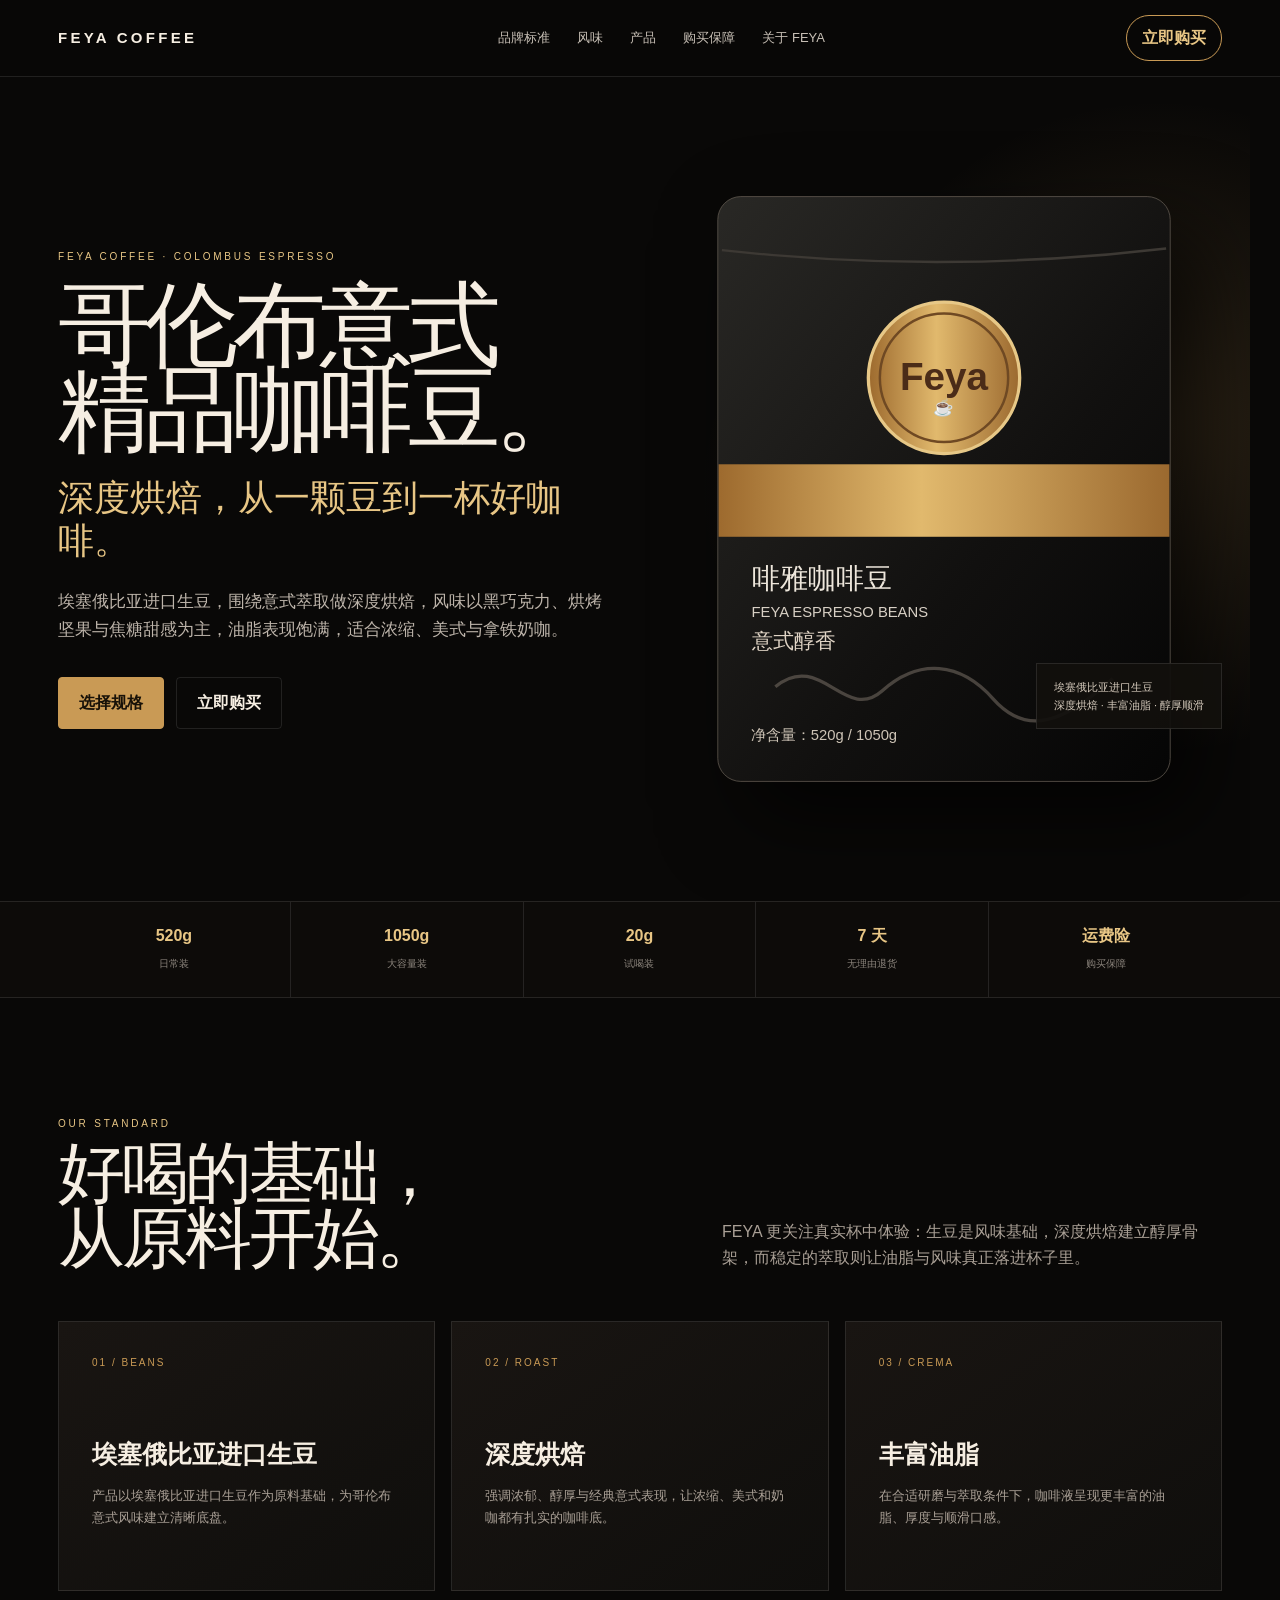
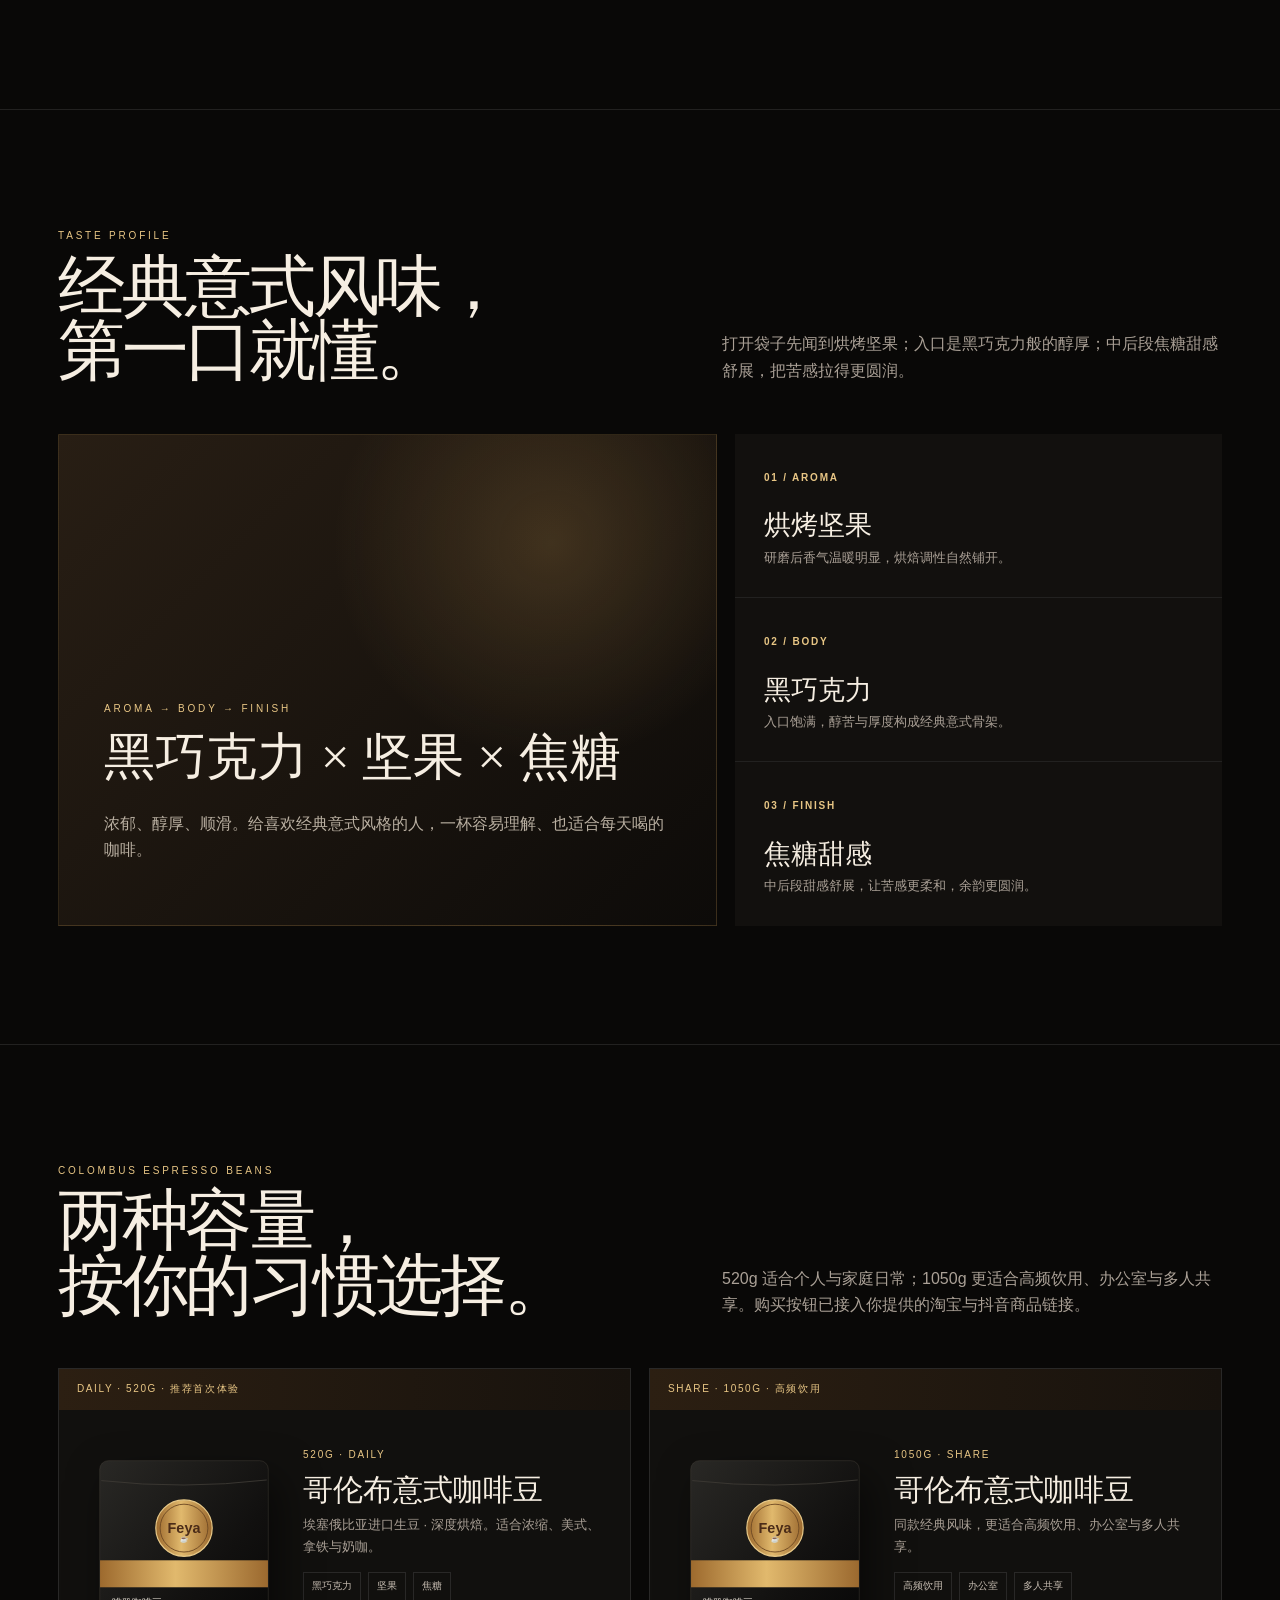
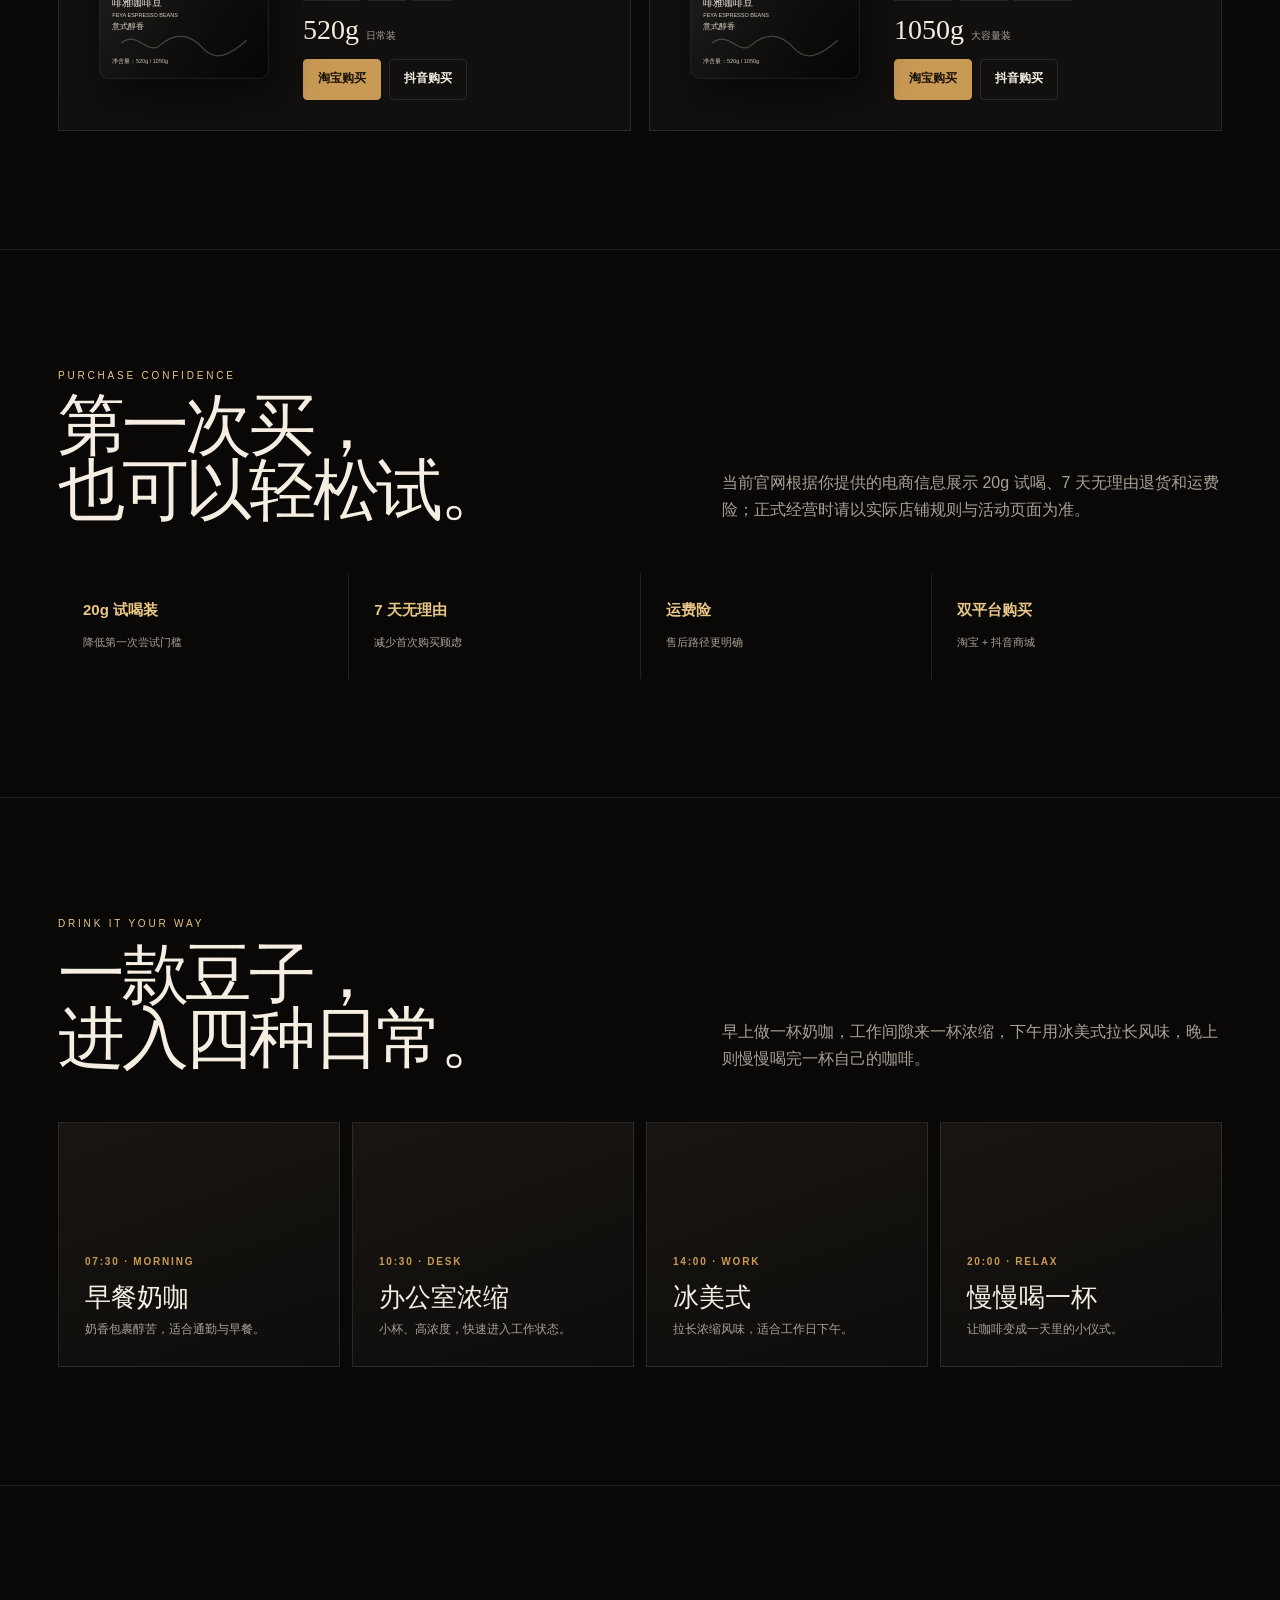
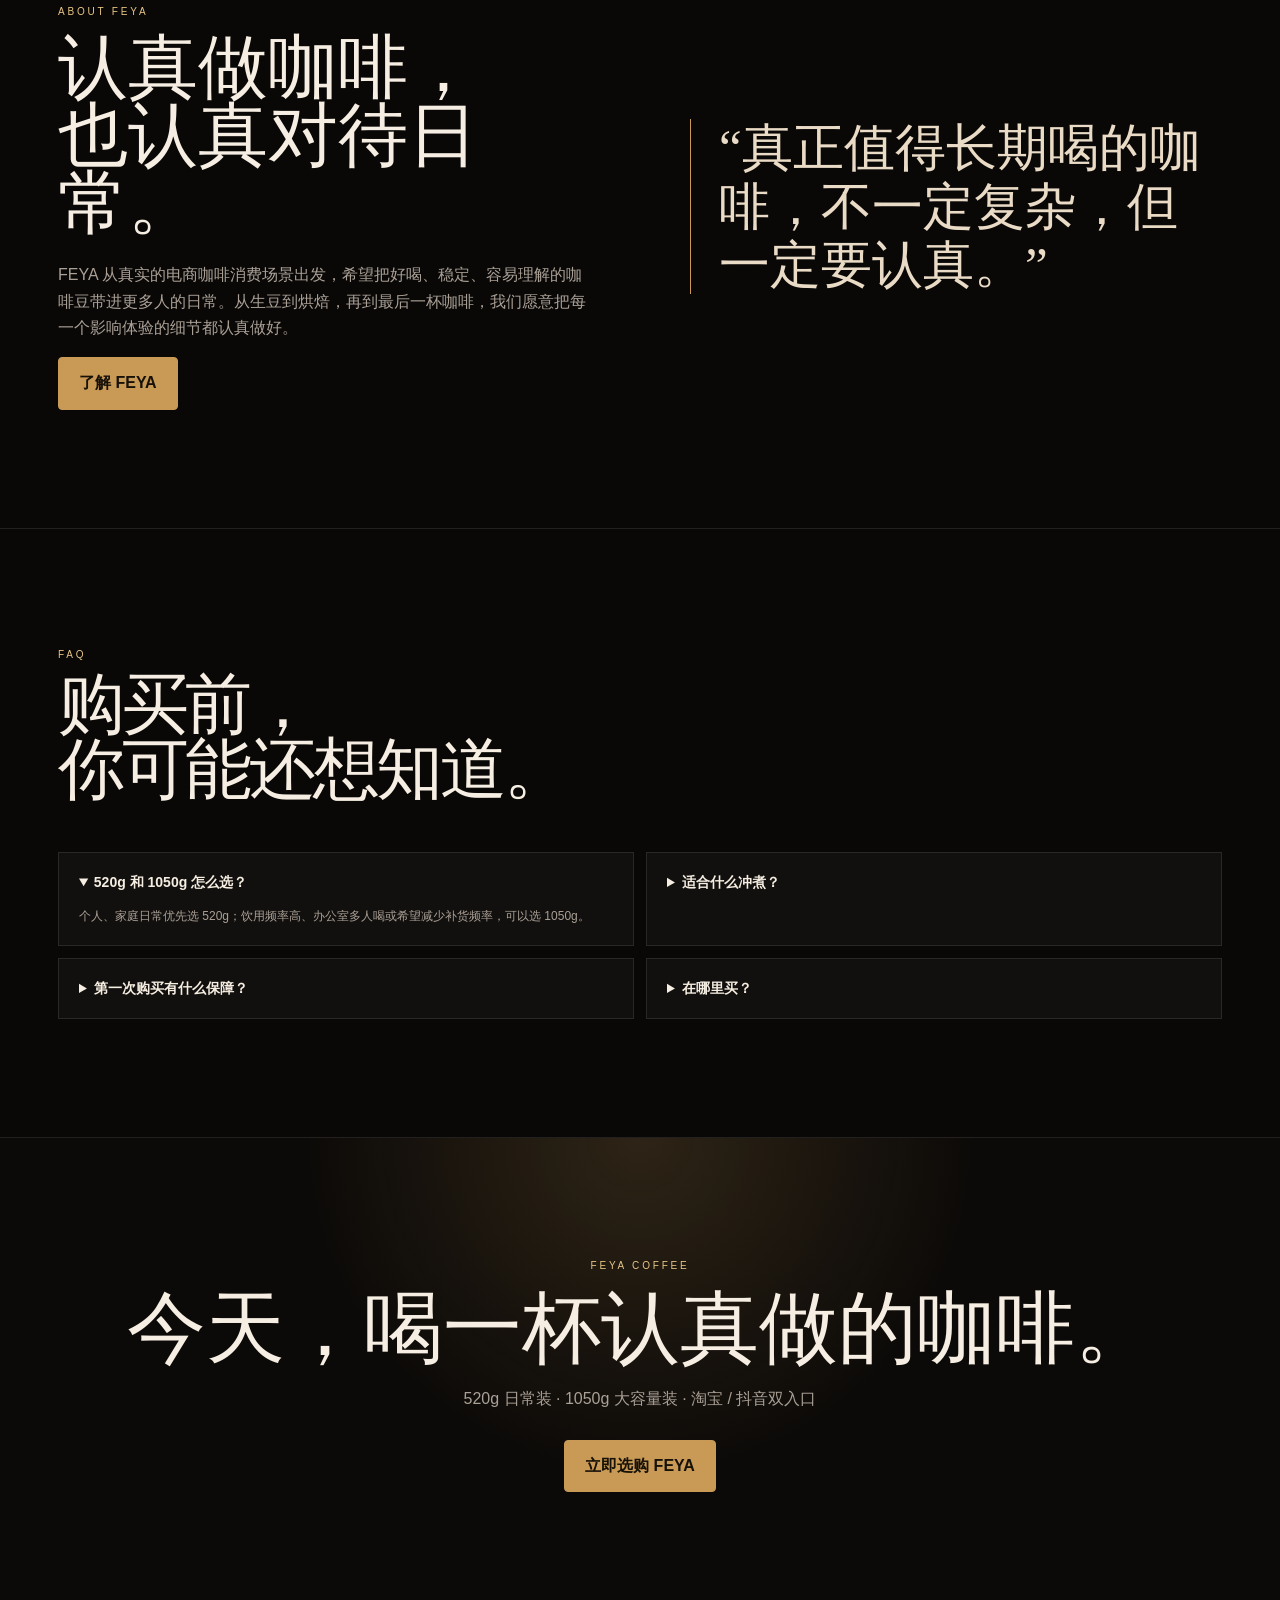
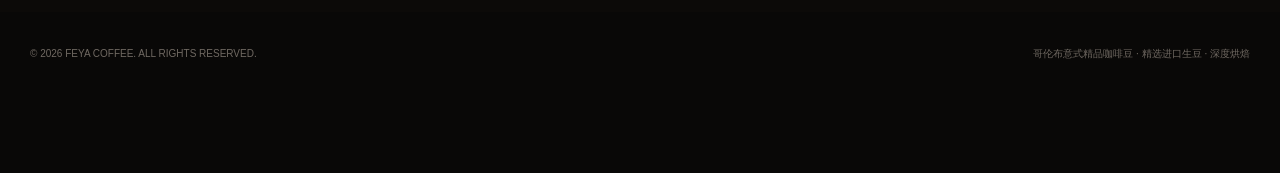
==== commit 55416272: "Upgrade FEYA website with real Taobao and Douyin purchase links" ====
--- a/index.html
+++ b/index.html
@@ -1,41 +1,27 @@
 <!doctype html>
-<html lang="zh-CN">
-<head>
-<meta charset="utf-8">
-<meta name="viewport" content="width=device-width,initial-scale=1">
-<meta name="description" content="FEYA COFFEE｜意式醇香咖啡豆。精选进口生豆，精心烘焙，经典黑巧克力、烘烤坚果与焦糖甜感。520g / 1050g。">
-<meta name="theme-color" content="#090807">
-<title>FEYA COFFEE｜认真做一杯日常咖啡</title>
+<html lang="zh-CN"><head>
+<meta charset="utf-8"><meta name="viewport" content="width=device-width,initial-scale=1">
+<meta name="description" content="FEYA COFFEE｜哥伦布意式精品咖啡豆。埃塞俄比亚进口生豆，深度烘焙，黑巧克力、烘烤坚果与焦糖甜感。520g / 1050g。">
+<title>FEYA COFFEE｜哥伦布意式精品咖啡豆</title>
 <style>
-:root{--bg:#090807;--panel:#14110e;--panel2:#1a1511;--gold:#c99a55;--gold2:#e8c684;--paper:#f7efe4;--muted:#aaa096;--line:rgba(255,255,255,.1);--max:1220px;--serif:Georgia,"Noto Serif SC","Songti SC",serif;--sans:Inter,"PingFang SC","Microsoft YaHei",Arial,sans-serif}*{box-sizing:border-box}html{scroll-behavior:smooth}body{margin:0;background:var(--bg);color:var(--paper);font-family:var(--sans);line-height:1.65}a{text-decoration:none;color:inherit}button{font:inherit}.shell{max-width:var(--max);margin:auto;padding:0 28px}.top{position:sticky;top:0;z-index:50;background:rgba(9,8,7,.9);backdrop-filter:blur(18px);border-bottom:1px solid var(--line)}.nav{height:76px;display:flex;align-items:center;justify-content:space-between}.logo{font-size:16px;font-weight:800;letter-spacing:.23em}.links{display:flex;gap:28px;color:#c8c0b6;font-size:13px}.links a:hover{color:var(--gold2)}.navbtn,.btn{display:inline-flex;align-items:center;justify-content:center;min-height:48px;padding:0 20px;border:1px solid var(--gold);background:var(--gold);color:#171108;border-radius:4px;font-weight:800;cursor:pointer;transition:.25s}.navbtn{min-height:0;padding:9px 15px;border-radius:999px;background:transparent;color:var(--gold2)}.btn:hover{background:var(--gold2);transform:translateY(-2px)}.alt{background:transparent;color:var(--paper);border-color:var(--line)}.hero{min-height:calc(100vh - 76px);display:grid;grid-template-columns:1fr 1fr;gap:48px;align-items:center;position:relative;overflow:hidden}.hero:before{content:"";position:absolute;width:700px;height:700px;right:-250px;top:40px;background:radial-gradient(circle,rgba(201,154,85,.18),transparent 67%);pointer-events:none}.eyebrow{font-size:10px;letter-spacing:.29em;color:var(--gold2);text-transform:uppercase}.hero h1{font-family:var(--serif);font-weight:400;font-size:clamp(58px,7.6vw,106px);line-height:.9;letter-spacing:-.065em;margin:18px 0 25px}.hero h1 em{display:block;font:400 .41em/1.1 var(--sans);color:var(--gold2);letter-spacing:0;margin-top:24px}.lead{max-width:610px;color:#bdb4aa;font-size:17px;margin:0}.actions{display:flex;gap:12px;flex-wrap:wrap;margin-top:34px}.visual{min-height:640px;display:grid;place-items:center;position:relative}.visual:after{content:"";position:absolute;width:520px;height:520px;background:radial-gradient(circle,rgba(201,154,85,.15),transparent 65%)}.bag{width:min(500px,88vw);position:relative;z-index:2;filter:drop-shadow(28px 35px 42px rgba(0,0,0,.65));animation:float 6s ease-in-out infinite}@keyframes float{50%{transform:translateY(-10px) rotate(1deg)}}.badge{position:absolute;right:0;bottom:86px;z-index:3;background:rgba(18,16,13,.9);border:1px solid var(--line);padding:15px 18px;font-size:11px;color:#d4c9bb;backdrop-filter:blur(12px)}.trust{border-top:1px solid var(--line);border-bottom:1px solid var(--line);background:#0d0b09}.trustgrid{display:grid;grid-template-columns:repeat(5,1fr)}.trustitem{text-align:center;padding:23px 12px;border-right:1px solid var(--line)}.trustitem:last-child{border-right:0}.trustitem b{display:block;color:var(--gold2);font-size:16px}.trustitem span{font-size:10px;color:#8a827a}.section{padding:118px 0;border-bottom:1px solid var(--line)}.head{display:flex;justify-content:space-between;align-items:end;gap:50px;margin-bottom:50px}.head h2{font-family:var(--serif);font-weight:400;font-size:clamp(42px,5.2vw,71px);line-height:.97;letter-spacing:-.05em;margin:12px 0 0}.head p{max-width:490px;color:var(--muted);margin:0}.cards{display:grid;grid-template-columns:repeat(3,1fr);gap:16px}.card{min-height:270px;padding:32px;background:linear-gradient(145deg,#191512,#0f0e0c);border:1px solid var(--line);transition:.3s}.card:hover{transform:translateY(-5px);border-color:rgba(201,154,85,.45)}.num{color:var(--gold);font-size:10px;letter-spacing:.2em}.card h3{font-size:25px;margin:62px 0 10px}.card p{font-size:13px;color:var(--muted);margin:0}.flavors{display:grid;grid-template-columns:1.2fr .8fr;gap:18px}.flavormain{min-height:480px;padding:46px;display:flex;flex-direction:column;justify-content:end;background:radial-gradient(circle at 75% 25%,rgba(201,154,85,.21),transparent 35%),linear-gradient(135deg,#271d13,#0d0b09);border:1px solid rgba(201,154,85,.2)}.flavormain h3{font-family:var(--serif);font-size:clamp(36px,4vw,58px);font-weight:400;line-height:1.02;margin:14px 0}.flavormain p{max-width:520px;color:#b9afa1}.flavorlist{display:grid;gap:1px;background:var(--line)}.flavoritem{background:var(--panel);padding:30px}.flavoritem b{font-size:10px;color:var(--gold2);letter-spacing:.2em}.flavoritem h4{font-family:var(--serif);font-weight:400;font-size:27px;margin:20px 0 5px}.flavoritem p{font-size:13px;color:var(--muted);margin:0}.offers{display:grid;grid-template-columns:1fr 1fr;gap:18px}.offer{background:#11100e;border:1px solid var(--line);overflow:hidden;transition:.3s}.offer:hover{transform:translateY(-4px);border-color:rgba(201,154,85,.48)}.offer-top{padding:13px 18px;background:linear-gradient(90deg,#2b1f12,#17120d);color:var(--gold2);font-size:10px;letter-spacing:.16em}.offer-body{display:grid;grid-template-columns:190px 1fr;gap:24px;align-items:center;padding:30px}.offer-body img{width:100%;filter:drop-shadow(10px 18px 20px rgba(0,0,0,.5))}.weight{font-size:10px;letter-spacing:.18em;color:var(--gold2)}.offer h3{font-family:var(--serif);font-weight:400;font-size:31px;margin:6px 0}.offer p{font-size:13px;color:var(--muted);margin:0}.tags{display:flex;gap:7px;flex-wrap:wrap;margin:16px 0}.tag{font-size:10px;color:#c3b9ad;border:1px solid var(--line);padding:5px 8px}.price-row{display:flex;align-items:center;justify-content:space-between;gap:12px;margin-top:16px}.price{font-family:var(--serif);font-size:28px}.price small{font-family:var(--sans);font-size:10px;color:var(--muted);margin-left:4px}.assure{display:grid;grid-template-columns:repeat(4,1fr);gap:1px;background:var(--line);margin-top:20px}.assureitem{padding:25px;background:var(--bg)}.assureitem b{display:block;color:var(--gold2);font-size:16px;margin-bottom:5px}.assureitem span{font-size:11px;color:var(--muted)}.scenario-grid{display:grid;grid-template-columns:repeat(4,1fr);gap:12px}.scenario{min-height:250px;padding:26px;background:linear-gradient(160deg,#181411,#0e0d0b);border:1px solid var(--line);display:flex;flex-direction:column;justify-content:end}.scenario b{font-size:10px;letter-spacing:.18em;color:var(--gold)}.scenario h3{font-family:var(--serif);font-weight:400;font-size:27px;margin:11px 0 6px}.scenario p{font-size:12px;color:var(--muted);margin:0}.story{display:grid;grid-template-columns:1fr 1fr;gap:100px;align-items:center}.story h2{font-family:var(--serif);font-weight:400;font-size:clamp(44px,5.5vw,75px);line-height:.96;margin:14px 0 25px}.story p{max-width:570px;color:var(--muted)}.quote{font:400 clamp(31px,4vw,54px)/1.14 var(--serif);color:#eadbc5;border-left:1px solid var(--gold);padding-left:28px}.faq{display:grid;grid-template-columns:1fr 1fr;gap:12px}.faq details{background:#12100e;border:1px solid var(--line);padding:18px 20px}.faq summary{cursor:pointer;font-weight:750;font-size:14px}.faq p{font-size:12px;color:var(--muted);margin:13px 0 0}.cta{padding:122px 0;text-align:center;background:radial-gradient(circle at 50% 0,rgba(201,154,85,.17),transparent 43%),#0c0a08}.cta h2{font-family:var(--serif);font-weight:400;font-size:clamp(48px,6.3vw,84px);line-height:.98;margin:15px 0 18px}.cta p{color:var(--muted);margin:0 auto 30px}.footer{padding:35px 0 105px;display:flex;justify-content:space-between;gap:20px;color:#706a63;font-size:10px}.mobile{display:none}.modal{position:fixed;inset:0;background:rgba(0,0,0,.78);backdrop-filter:blur(9px);display:none;align-items:center;justify-content:center;z-index:100}.modal.show{display:flex}.modalbox{width:min(560px,92vw);padding:35px;background:#16120f;border:1px solid rgba(201,154,85,.4)}.modalbox h3{font-family:var(--serif);font-weight:400;font-size:34px;margin:0 0 7px}.modalbox p{font-size:12px;color:var(--muted);margin:0}.platforms{display:grid;grid-template-columns:repeat(3,1fr);gap:10px;margin:24px 0 12px}.platform{padding:18px 8px;background:#0f0e0c;border:1px solid var(--line);color:var(--paper);cursor:pointer}.platform:hover{color:var(--gold2);border-color:rgba(201,154,85,.5)}.close{border:0;background:transparent;color:#888;cursor:pointer;padding:8px 0}.note{font-size:10px;color:#746e67;margin-top:10px}.toast{position:fixed;right:20px;bottom:20px;background:var(--paper);color:#171108;padding:13px 17px;border-radius:4px;transform:translateY(150%);transition:.3s;z-index:200;font-size:12px;box-shadow:0 10px 35px rgba(0,0,0,.4)}.toast.show{transform:none}@media(max-width:900px){.links{display:none}.hero,.story,.flavors{grid-template-columns:1fr}.hero{padding-top:55px}.visual{min-height:500px}.trustgrid,.cards,.offers,.scenario-grid,.assure,.faq{grid-template-columns:1fr 1fr}.head{display:block}.head p{margin-top:18px}.section{padding:85px 0}.offer-body{grid-template-columns:135px 1fr}.mobile{display:block;position:fixed;left:14px;right:14px;bottom:14px;z-index:80}.mobile .btn{width:100%;box-shadow:0 12px 35px rgba(0,0,0,.55)}.footer{padding-bottom:110px}}@media(max-width:560px){.shell{padding:0 18px}.nav{height:68px}.logo{font-size:13px}.navbtn{font-size:10px;padding:8px 12px}.hero h1{font-size:55px}.hero-visual{min-height:410px}.trustgrid,.cards,.offers,.scenario-grid,.assure,.faq{grid-template-columns:1fr}.trustitem{border-right:0;border-bottom:1px solid var(--line)}.trustitem:last-child{border-bottom:0}.offer-body{grid-template-columns:1fr}.offer-body img{max-width:190px;margin:auto}.price-row{flex-direction:column;align-items:flex-start}.flavormain{min-height:380px;padding:30px}.head h2{font-size:43px}.platforms{grid-template-columns:1fr}.footer{display:block}.footer span{display:block;margin-bottom:8px}}
-</style>
-</head>
+:root{--bg:#090807;--panel:#12100e;--gold:#c99a55;--gold2:#e8c685;--paper:#f6eee2;--muted:#aaa096;--line:rgba(255,255,255,.1);--max:1220px;--serif:Georgia,"Noto Serif SC","Songti SC",serif;--sans:Inter,"PingFang SC","Microsoft YaHei",Arial,sans-serif}*{box-sizing:border-box}html{scroll-behavior:smooth}body{margin:0;background:var(--bg);color:var(--paper);font-family:var(--sans);line-height:1.65}a{text-decoration:none;color:inherit}button{font:inherit}.shell{max-width:var(--max);margin:auto;padding:0 28px}.top{position:sticky;top:0;z-index:60;background:rgba(9,8,7,.9);backdrop-filter:blur(16px);border-bottom:1px solid var(--line)}.nav{height:76px;display:flex;align-items:center;justify-content:space-between}.logo{font-weight:800;letter-spacing:.22em;font-size:15px}.links{display:flex;gap:27px;color:#c8c0b6;font-size:13px}.links a:hover{color:var(--gold2)}.navbtn,.btn{display:inline-flex;align-items:center;justify-content:center;border:1px solid var(--gold);background:var(--gold);color:#171108;padding:12px 20px;border-radius:4px;font-weight:800;cursor:pointer;transition:.25s}.navbtn{padding:9px 15px;border-radius:999px;background:transparent;color:var(--gold2)}.btn:hover{background:var(--gold2);transform:translateY(-2px)}.alt{background:transparent;color:var(--paper);border-color:var(--line)}.hero{min-height:calc(100vh - 76px);display:grid;grid-template-columns:1fr 1fr;align-items:center;gap:50px;position:relative;overflow:hidden}.hero:before{content:"";position:absolute;width:680px;height:680px;right:-250px;top:10px;background:radial-gradient(circle,rgba(201,154,85,.18),transparent 68%);pointer-events:none}.eyebrow{font-size:10px;letter-spacing:.28em;color:var(--gold2);text-transform:uppercase}.hero h1{font:400 clamp(55px,7.3vw,103px)/.91 var(--serif);letter-spacing:-.06em;margin:18px 0 25px}.hero h1 em{display:block;font:400 .38em/1.2 var(--sans);color:var(--gold2);letter-spacing:0;margin-top:24px}.lead{max-width:615px;color:#bdb4aa;font-size:17px}.actions{display:flex;gap:12px;flex-wrap:wrap;margin-top:33px}.visual{min-height:650px;display:grid;place-items:center;position:relative}.visual:after{content:"";position:absolute;width:530px;height:530px;background:radial-gradient(circle,rgba(201,154,85,.15),transparent 65%)}.visual img{width:min(510px,89vw);position:relative;z-index:2;filter:drop-shadow(28px 35px 42px rgba(0,0,0,.65));animation:float 6s ease-in-out infinite}@keyframes float{50%{transform:translateY(-10px) rotate(1deg)}}.badge{position:absolute;right:0;bottom:85px;z-index:3;padding:14px 17px;background:rgba(18,16,13,.92);border:1px solid var(--line);font-size:11px;color:#d4c9bb}.trust{border-top:1px solid var(--line);border-bottom:1px solid var(--line);background:#0d0b09}.trustgrid{display:grid;grid-template-columns:repeat(5,1fr)}.trustitem{text-align:center;padding:21px 10px;border-right:1px solid var(--line)}.trustitem:last-child{border-right:0}.trustitem b{display:block;color:var(--gold2);font-size:16px}.trustitem span{font-size:10px;color:#8b847c}.section{padding:118px 0;border-bottom:1px solid var(--line)}.head{display:flex;justify-content:space-between;align-items:end;gap:50px;margin-bottom:50px}.head h2{font:400 clamp(42px,5.2vw,71px)/.97 var(--serif);letter-spacing:-.05em;margin:10px 0 0}.head p{max-width:500px;color:var(--muted);margin:0}.cards{display:grid;grid-template-columns:repeat(3,1fr);gap:16px}.card{min-height:270px;padding:33px;background:linear-gradient(145deg,#191512,#0f0e0c);border:1px solid var(--line);transition:.25s}.card:hover{transform:translateY(-4px);border-color:rgba(201,154,85,.45)}.num{color:var(--gold);font-size:10px;letter-spacing:.2em}.card h3{font-size:25px;margin:62px 0 10px}.card p{font-size:13px;color:var(--muted);margin:0}.flavors{display:grid;grid-template-columns:1.15fr .85fr;gap:18px}.flavormain{min-height:480px;padding:45px;display:flex;flex-direction:column;justify-content:end;background:radial-gradient(circle at 75% 22%,rgba(201,154,85,.22),transparent 35%),linear-gradient(135deg,#281e14,#0d0b09);border:1px solid rgba(201,154,85,.18)}.flavormain h3{font:400 clamp(36px,4vw,59px)/1 var(--serif);margin:13px 0}.flavormain p{color:#b9afa1}.flavorlist{display:grid;gap:1px;background:var(--line)}.flavoritem{background:var(--panel);padding:29px}.flavoritem b{font-size:10px;letter-spacing:.18em;color:var(--gold2)}.flavoritem h4{font:400 27px/1.2 var(--serif);margin:20px 0 5px}.flavoritem p{font-size:13px;color:var(--muted);margin:0}.offers{display:grid;grid-template-columns:1fr 1fr;gap:18px}.offer{background:#11100e;border:1px solid var(--line);overflow:hidden}.offer-top{padding:12px 18px;background:linear-gradient(90deg,#2c1f12,#17120d);color:var(--gold2);font-size:10px;letter-spacing:.16em}.offer-body{display:grid;grid-template-columns:190px 1fr;gap:24px;align-items:center;padding:30px}.offer-body img{width:100%;filter:drop-shadow(10px 18px 20px rgba(0,0,0,.5))}.weight{color:var(--gold2);font-size:10px;letter-spacing:.18em}.offer h3{font:400 30px/1.2 var(--serif);margin:6px 0}.offer p{font-size:13px;color:var(--muted);margin:0}.tags{display:flex;gap:7px;flex-wrap:wrap;margin:15px 0}.tag{font-size:10px;color:#c5bbb0;border:1px solid var(--line);padding:5px 8px}.price{font:400 28px/1 var(--serif);margin:15px 0}.price small{font:400 10px var(--sans);color:var(--muted)}.buyrow{display:flex;gap:8px;flex-wrap:wrap}.buyrow .btn{min-height:41px;padding:0 14px;font-size:12px}.assure{display:grid;grid-template-columns:repeat(4,1fr);gap:1px;background:var(--line);margin-top:20px}.assureitem{background:var(--bg);padding:25px}.assureitem b{display:block;color:var(--gold2);font-size:15px;margin-bottom:5px}.assureitem span{font-size:11px;color:var(--muted)}.scenarios{display:grid;grid-template-columns:repeat(4,1fr);gap:12px}.scenario{min-height:245px;padding:26px;background:linear-gradient(160deg,#181411,#0e0d0b);border:1px solid var(--line);display:flex;flex-direction:column;justify-content:end}.scenario b{font-size:10px;letter-spacing:.18em;color:var(--gold)}.scenario h3{font:400 26px/1.2 var(--serif);margin:11px 0 7px}.scenario p{font-size:12px;color:var(--muted);margin:0}.story{display:grid;grid-template-columns:1fr 1fr;gap:100px;align-items:center}.story h2{font:400 clamp(44px,5.5vw,75px)/.96 var(--serif);margin:14px 0 25px}.story p{max-width:570px;color:var(--muted)}.quote{font:400 clamp(31px,4vw,54px)/1.14 var(--serif);color:#eadbc6;border-left:1px solid var(--gold);padding-left:28px}.faq{display:grid;grid-template-columns:1fr 1fr;gap:12px}.faq details{background:#12100e;border:1px solid var(--line);padding:18px 20px}.faq summary{cursor:pointer;font-weight:700;font-size:14px}.faq p{font-size:12px;color:var(--muted);margin:13px 0 0}.cta{padding:120px 0;text-align:center;background:radial-gradient(circle at 50% 0,rgba(201,154,85,.18),transparent 42%),#0c0a08}.cta h2{font:400 clamp(48px,6.2vw,84px)/.98 var(--serif);margin:15px 0 18px}.cta p{color:var(--muted);margin:0 auto 28px}.footer{padding:34px 0 110px;display:flex;justify-content:space-between;color:#706962;font-size:10px}.mobile{display:none}.modal{position:fixed;inset:0;background:rgba(0,0,0,.8);backdrop-filter:blur(10px);display:none;align-items:center;justify-content:center;z-index:100}.modal.show{display:flex}.modalbox{width:min(560px,92vw);padding:35px;background:#16120f;border:1px solid rgba(201,154,85,.4)}.modalbox h3{font:400 34px/1.2 var(--serif);margin:0 0 8px}.modalbox p{font-size:12px;color:var(--muted);margin:0}.platforms{display:grid;grid-template-columns:1fr 1fr;gap:10px;margin-top:23px}.platform{padding:18px;background:#0f0e0c;border:1px solid var(--line);text-align:left}.platform:hover{border-color:var(--gold)}.platform strong{display:block;margin-bottom:5px}.platform span{font-size:10px;color:var(--muted)}.close{margin-top:16px;border:0;background:transparent;color:#888;cursor:pointer}@media(max-width:900px){.links{display:none}.hero,.story,.flavors{grid-template-columns:1fr}.hero{padding-top:55px}.visual{min-height:500px}.trustgrid,.cards,.offers,.scenarios,.assure,.faq{grid-template-columns:1fr 1fr}.head{display:block}.head p{margin-top:18px}.section{padding:85px 0}.offer-body{grid-template-columns:135px 1fr}.mobile{display:block;position:fixed;left:14px;right:14px;bottom:14px;z-index:80}.mobile .btn{width:100%;box-shadow:0 12px 32px rgba(0,0,0,.55)}.footer{padding-bottom:110px}}@media(max-width:560px){.shell{padding:0 18px}.nav{height:68px}.logo{font-size:13px}.navbtn{font-size:10px;padding:8px 12px}.hero h1{font-size:55px}.visual{min-height:420px}.trustgrid,.cards,.offers,.scenarios,.assure,.faq{grid-template-columns:1fr}.trustitem{border-right:0;border-bottom:1px solid var(--line)}.trustitem:last-child{border-bottom:0}.offer-body{grid-template-columns:1fr}.offer-body img{max-width:190px;margin:auto}.buyrow{flex-direction:column}.buyrow .btn{width:100%}.flavormain{min-height:380px;padding:30px}.head h2{font-size:42px}.platforms{grid-template-columns:1fr}.footer{display:block}.footer span{display:block;margin-bottom:8px}}
+</style></head>
 <body>
-<header class="top"><div class="shell nav"><a class="logo" href="#top">FEYA COFFEE</a><nav class="links"><a href="#standard">品牌标准</a><a href="#flavor">风味</a><a href="#products">产品</a><a href="#service">购买保障</a><a href="#story">关于 FEYA</a></nav><button class="navbtn" onclick="openBuy()">立即选购</button></div></header>
+<header class="top"><div class="shell nav"><a class="logo" href="#top">FEYA COFFEE</a><nav class="links"><a href="#standard">品牌标准</a><a href="#flavor">风味</a><a href="#products">产品</a><a href="#service">购买保障</a><a href="#story">关于 FEYA</a></nav><button class="navbtn" onclick="openBuy()">立即购买</button></div></header>
 <main id="top">
-<section class="shell hero"><div><div class="eyebrow">FEYA ESPRESSO BEANS · 520G / 1050G</div><h1>认真做一杯<br>日常咖啡。<em>意式醇香，从一颗豆开始。</em></h1><p class="lead">精选进口生豆，以适合意式萃取的烘焙思路，呈现黑巧克力、烘烤坚果与焦糖甜感。让每一次浓缩、每一杯美式和奶咖，都拥有稳定、醇厚的底子。</p><div class="actions"><a class="btn" href="#products">选择规格</a><a class="btn alt" href="#story">认识 FEYA</a></div></div><div class="visual"><img class="bag" src="assets/feya-bag.svg" alt="FEYA 意式醇香咖啡豆"><div class="badge">精选进口生豆<br>精心烘焙 · 丰富油脂 · 醇厚顺滑</div></div></section>
-<section class="trust"><div class="shell trustgrid"><div class="trustitem"><b>520g</b><span>日常规格</span></div><div class="trustitem"><b>1050g</b><span>大容量规格</span></div><div class="trustitem"><b>20g</b><span>试喝装</span></div><div class="trustitem"><b>7 天</b><span>无理由退货</span></div><div class="trustitem"><b>运费险</b><span>售后保障</span></div></div></section>
-<section class="section" id="standard"><div class="shell"><div class="head"><div><div class="eyebrow">OUR STANDARD</div><h2>好喝的基础，<br>从原料开始。</h2></div><p>FEYA 不追求把日常咖啡讲得复杂。我们更在意真正影响杯中表现的环节，并把消费者能感受到的价值讲清楚。</p></div><div class="cards"><article class="card"><div class="num">01 / BEANS</div><h3>精选进口生豆</h3><p>从原料建立风味底盘，关注豆体状态、干净度与适合意式表现的结构。</p></article><article class="card"><div class="num">02 / ROAST</div><h3>精心烘焙</h3><p>围绕意式萃取调整烘焙思路，在香气、醇厚度、甜感与苦感之间寻找平衡。</p></article><article class="card"><div class="num">03 / CUP</div><h3>丰富油脂</h3><p>适合浓缩、美式与奶咖。正确研磨和萃取后，咖啡液呈现饱满油脂与厚实口感。</p></article></div></div></section>
-<section class="section" id="flavor"><div class="shell"><div class="head"><div><div class="eyebrow">TASTE PROFILE</div><h2>经典风味，<br>每天都喝得懂。</h2></div><p>不用记复杂的风味词。打开咖啡袋，你会先感受到烘烤坚果；入口是黑巧克力般的醇厚；收尾留下焦糖般的甜感。</p></div><div class="flavors"><div class="flavormain"><div class="eyebrow">AROMA → BODY → FINISH</div><h3>黑巧克力 × 坚果<br>× 焦糖</h3><p>浓郁、醇厚、顺滑，适合喜欢经典意式风格、希望每天稳定喝上一杯的人。</p></div><div class="flavorlist"><div class="flavoritem"><b>01 / AROMA</b><h4>烘烤坚果</h4><p>研磨后香气温暖明显，烘焙调性自然铺开。</p></div><div class="flavoritem"><b>02 / BODY</b><h4>黑巧克力</h4><p>入口饱满，苦感与醇厚度构成经典骨架。</p></div><div class="flavoritem"><b>03 / FINISH</b><h4>焦糖甜感</h4><p>中后段甜感舒展，让整杯咖啡更圆润。</p></div></div></div></div></section>
-<section class="section" id="products"><div class="shell"><div class="head"><div><div class="eyebrow">CHOOSE YOUR FEYA</div><h2>两种容量，<br>选适合你的。</h2></div><p>同一款经典意式风味，按照饮用频率提供 520g 与 1050g 两种选择。大容量更适合高频饮用、办公室与多人共享。</p></div><div class="offers"><article class="offer"><div class="offer-top">DAILY · 520G</div><div class="offer-body"><img src="assets/feya-bag.svg" alt="FEYA 520g 意式醇香咖啡豆"><div><span class="weight">520G · DAILY</span><h3>意式醇香</h3><p>适合家庭日常与个人咖啡角。每天一杯，保持灵活的储备节奏。</p><div class="tags"><span class="tag">浓缩</span><span class="tag">美式</span><span class="tag">奶咖</span></div><div class="price-row"><div class="price">520g <small>日常装</small></div><button class="btn" onclick="choose('520g')">选 520g</button></div></div></div></article><article class="offer"><div class="offer-top">SHARE · 1050G</div><div class="offer-body"><img src="assets/feya-bag.svg" alt="FEYA 1050g 意式醇香咖啡豆"><div><span class="weight">1050G · SHARE</span><h3>意式醇香</h3><p>适合高频饮用、办公室与多人共享。同款风味，更从容的日常储备。</p><div class="tags"><span class="tag">高频饮用</span><span class="tag">办公室</span><span class="tag">多人共享</span></div><div class="price-row"><div class="price">1050g <small>大容量装</small></div><button class="btn" onclick="choose('1050g')">选 1050g</button></div></div></div></article></div></div></section>
-<section class="section" id="service"><div class="shell"><div class="head"><div><div class="eyebrow">PURCHASE CONFIDENCE</div><h2>第一次买，<br>也可以更放心。</h2></div><p>降低第一次尝试的门槛，也把售后路径讲清楚。正式上线时，可根据你的最终店铺规则替换本区域内容。</p></div><div class="assure"><div class="assureitem"><b>20g 试喝装</b><span>给第一次购买一个更轻松的入口</span></div><div class="assureitem"><b>7 天无理由</b><span>降低第一次购买的决策成本</span></div><div class="assureitem"><b>运费险</b><span>让售后路径更加明确</span></div><div class="assureitem"><b>多渠道购买</b><span>预留天猫 / 抖音 / 微信商城入口</span></div></div></div></section>
-<section class="section"><div class="shell"><div class="head"><div><div class="eyebrow">DRINK IT YOUR WAY</div><h2>一款豆子，<br>四种日常场景。</h2></div><p>从早餐到办公室，从午后到下班后的慢时光，让咖啡真正进入生活，而不是只停留在器具和参数里。</p></div><div class="scenario-grid"><article class="scenario"><b>07:30 · MORNING</b><h3>早餐奶咖</h3><p>牛奶的甜润包裹咖啡醇苦，适合通勤前。</p></article><article class="scenario"><b>10:30 · DESK</b><h3>办公室浓缩</h3><p>小杯高浓度，提神之外也保留风味。</p></article><article class="scenario"><b>14:00 · WORK</b><h3>冰美式</h3><p>拉长浓缩的香气，适合工作日下午。</p></article><article class="scenario"><b>20:00 · RELAX</b><h3>慢慢喝一杯</h3><p>让咖啡从“需要”变成一天里的小仪式。</p></article></div></div></section>
-<section class="section" id="story"><div class="shell story"><div><div class="eyebrow">ABOUT FEYA</div><h2>认真做咖啡，<br>也认真对待日常。</h2><p>FEYA 从真实的咖啡消费场景出发，希望把好喝、稳定、容易理解的咖啡带进更多人的日常。我们相信，一杯值得长期喝的咖啡不一定复杂，但一定要认真。</p><a class="btn" href="brand.html">进入品牌故事</a></div><div><div class="quote">“一杯咖啡的价值，不只在于它有多特别，也在于你愿不愿意每天为自己留几分钟。”</div></div></div></section>
-<section class="section"><div class="shell"><div class="head"><div><div class="eyebrow">FAQ</div><h2>买之前，<br>想知道的都在这里。</h2></div></div><div class="faq"><details open><summary>520g 和 1050g 怎么选？</summary><p>个人与家庭日常更适合 520g；如果饮用频率较高、办公室多人一起喝，1050g 更合适。</p></details><details><summary>这款豆子适合什么冲煮？</summary><p>页面按意式方向设计，适合浓缩、美式和奶咖。具体研磨度、粉量与萃取参数需要根据设备调整。</p></details><details><summary>第一次购买担心不合适怎么办？</summary><p>当前页面展示试喝与售后保障信息；正式上线请以你的实际店铺规则为准。</p></details><details><summary>购买入口在哪里？</summary><p>网站已经预留天猫、抖音与微信商城入口，接入真实商品链接后即可直接跳转。</p></details></div></div></section>
-<section class="cta"><div class="shell"><div class="eyebrow">FEYA COFFEE</div><h2>今天，喝一杯<br>认真做的咖啡。</h2><p>选择 520g 或 1050g，把经典意式风味带回日常。</p><button class="btn" onclick="openBuy()">立即选购 FEYA</button></div></section>
+<section class="shell hero"><div><div class="eyebrow">FEYA COFFEE · COLOMBUS ESPRESSO</div><h1>哥伦布意式<br>精品咖啡豆。<em>深度烘焙，从一颗豆到一杯好咖啡。</em></h1><p class="lead">埃塞俄比亚进口生豆，围绕意式萃取做深度烘焙，风味以黑巧克力、烘烤坚果与焦糖甜感为主，油脂表现饱满，适合浓缩、美式与拿铁奶咖。</p><div class="actions"><a class="btn" href="#products">选择规格</a><button class="btn alt" onclick="openBuy()">立即购买</button></div></div><div class="visual"><img src="assets/feya-bag.svg" alt="FEYA 哥伦布意式精品咖啡豆"><div class="badge">埃塞俄比亚进口生豆<br>深度烘焙 · 丰富油脂 · 醇厚顺滑</div></div></section>
+<section class="trust"><div class="shell trustgrid"><div class="trustitem"><b>520g</b><span>日常装</span></div><div class="trustitem"><b>1050g</b><span>大容量装</span></div><div class="trustitem"><b>20g</b><span>试喝装</span></div><div class="trustitem"><b>7 天</b><span>无理由退货</span></div><div class="trustitem"><b>运费险</b><span>购买保障</span></div></div></section>
+<section class="section" id="standard"><div class="shell"><div class="head"><div><div class="eyebrow">OUR STANDARD</div><h2>好喝的基础，<br>从原料开始。</h2></div><p>FEYA 更关注真实杯中体验：生豆是风味基础，深度烘焙建立醇厚骨架，而稳定的萃取则让油脂与风味真正落进杯子里。</p></div><div class="cards"><article class="card"><div class="num">01 / BEANS</div><h3>埃塞俄比亚进口生豆</h3><p>产品以埃塞俄比亚进口生豆作为原料基础，为哥伦布意式风味建立清晰底盘。</p></article><article class="card"><div class="num">02 / ROAST</div><h3>深度烘焙</h3><p>强调浓郁、醇厚与经典意式表现，让浓缩、美式和奶咖都有扎实的咖啡底。</p></article><article class="card"><div class="num">03 / CREMA</div><h3>丰富油脂</h3><p>在合适研磨与萃取条件下，咖啡液呈现更丰富的油脂、厚度与顺滑口感。</p></article></div></div></section>
+<section class="section" id="flavor"><div class="shell"><div class="head"><div><div class="eyebrow">TASTE PROFILE</div><h2>经典意式风味，<br>第一口就懂。</h2></div><p>打开袋子先闻到烘烤坚果；入口是黑巧克力般的醇厚；中后段焦糖甜感舒展，把苦感拉得更圆润。</p></div><div class="flavors"><div class="flavormain"><div class="eyebrow">AROMA → BODY → FINISH</div><h3>黑巧克力 × 坚果 × 焦糖</h3><p>浓郁、醇厚、顺滑。给喜欢经典意式风格的人，一杯容易理解、也适合每天喝的咖啡。</p></div><div class="flavorlist"><div class="flavoritem"><b>01 / AROMA</b><h4>烘烤坚果</h4><p>研磨后香气温暖明显，烘焙调性自然铺开。</p></div><div class="flavoritem"><b>02 / BODY</b><h4>黑巧克力</h4><p>入口饱满，醇苦与厚度构成经典意式骨架。</p></div><div class="flavoritem"><b>03 / FINISH</b><h4>焦糖甜感</h4><p>中后段甜感舒展，让苦感更柔和，余韵更圆润。</p></div></div></div></div></section>
+<section class="section" id="products"><div class="shell"><div class="head"><div><div class="eyebrow">COLOMBUS ESPRESSO BEANS</div><h2>两种容量，<br>按你的习惯选择。</h2></div><p>520g 适合个人与家庭日常；1050g 更适合高频饮用、办公室与多人共享。购买按钮已接入你提供的淘宝与抖音商品链接。</p></div><div class="offers"><article class="offer"><div class="offer-top">DAILY · 520G · 推荐首次体验</div><div class="offer-body"><img src="assets/feya-bag.svg" alt="FEYA 520g"><div><span class="weight">520G · DAILY</span><h3>哥伦布意式咖啡豆</h3><p>埃塞俄比亚进口生豆 · 深度烘焙。适合浓缩、美式、拿铁与奶咖。</p><div class="tags"><span class="tag">黑巧克力</span><span class="tag">坚果</span><span class="tag">焦糖</span></div><div class="price">520g <small>日常装</small></div><div class="buyrow"><a class="btn" href="https://e.tb.cn/h.8Npn6s5aEyN14w5?tk=jyQgT4ySVm3" target="_blank" rel="noopener">淘宝购买</a><a class="btn alt" href="https://v.douyin.com/c-L6GJmh-yU/" target="_blank" rel="noopener">抖音购买</a></div></div></div></article><article class="offer"><div class="offer-top">SHARE · 1050G · 高频饮用</div><div class="offer-body"><img src="assets/feya-bag.svg" alt="FEYA 1050g"><div><span class="weight">1050G · SHARE</span><h3>哥伦布意式咖啡豆</h3><p>同款经典风味，更适合高频饮用、办公室与多人共享。</p><div class="tags"><span class="tag">高频饮用</span><span class="tag">办公室</span><span class="tag">多人共享</span></div><div class="price">1050g <small>大容量装</small></div><div class="buyrow"><a class="btn" href="https://e.tb.cn/h.8Npn6s5aEyN14w5?tk=jyQgT4ySVm3" target="_blank" rel="noopener">淘宝购买</a><a class="btn alt" href="https://v.douyin.com/c-L6GJmh-yU/" target="_blank" rel="noopener">抖音购买</a></div></div></div></article></div></div></section>
+<section class="section" id="service"><div class="shell"><div class="head"><div><div class="eyebrow">PURCHASE CONFIDENCE</div><h2>第一次买，<br>也可以轻松试。</h2></div><p>当前官网根据你提供的电商信息展示 20g 试喝、7 天无理由退货和运费险；正式经营时请以实际店铺规则与活动页面为准。</p></div><div class="assure"><div class="assureitem"><b>20g 试喝装</b><span>降低第一次尝试门槛</span></div><div class="assureitem"><b>7 天无理由</b><span>减少首次购买顾虑</span></div><div class="assureitem"><b>运费险</b><span>售后路径更明确</span></div><div class="assureitem"><b>双平台购买</b><span>淘宝 + 抖音商城</span></div></div></div></section>
+<section class="section"><div class="shell"><div class="head"><div><div class="eyebrow">DRINK IT YOUR WAY</div><h2>一款豆子，<br>进入四种日常。</h2></div><p>早上做一杯奶咖，工作间隙来一杯浓缩，下午用冰美式拉长风味，晚上则慢慢喝完一杯自己的咖啡。</p></div><div class="scenarios"><article class="scenario"><b>07:30 · MORNING</b><h3>早餐奶咖</h3><p>奶香包裹醇苦，适合通勤与早餐。</p></article><article class="scenario"><b>10:30 · DESK</b><h3>办公室浓缩</h3><p>小杯、高浓度，快速进入工作状态。</p></article><article class="scenario"><b>14:00 · WORK</b><h3>冰美式</h3><p>拉长浓缩风味，适合工作日下午。</p></article><article class="scenario"><b>20:00 · RELAX</b><h3>慢慢喝一杯</h3><p>让咖啡变成一天里的小仪式。</p></article></div></div></section>
+<section class="section" id="story"><div class="shell story"><div><div class="eyebrow">ABOUT FEYA</div><h2>认真做咖啡，<br>也认真对待日常。</h2><p>FEYA 从真实的电商咖啡消费场景出发，希望把好喝、稳定、容易理解的咖啡豆带进更多人的日常。从生豆到烘焙，再到最后一杯咖啡，我们愿意把每一个影响体验的细节都认真做好。</p><a class="btn" href="brand.html">了解 FEYA</a></div><div><div class="quote">“真正值得长期喝的咖啡，不一定复杂，但一定要认真。”</div></div></div></section>
+<section class="section"><div class="shell"><div class="head"><div><div class="eyebrow">FAQ</div><h2>购买前，<br>你可能还想知道。</h2></div></div><div class="faq"><details open><summary>520g 和 1050g 怎么选？</summary><p>个人、家庭日常优先选 520g；饮用频率高、办公室多人喝或希望减少补货频率，可以选 1050g。</p></details><details><summary>适合什么冲煮？</summary><p>这款产品按意式方向设计，适合浓缩、美式和奶咖。具体研磨度、粉量与萃取参数需要根据设备调整。</p></details><details><summary>第一次购买有什么保障？</summary><p>页面目前展示 20g 试喝、7 天无理由退货与运费险，最终以实际淘宝/抖音商品页面规则为准。</p></details><details><summary>在哪里买？</summary><p>官网产品区已接入你提供的淘宝与抖音购买入口，点击对应按钮即可跳转。</p></details></div></div></section>
+<section class="cta"><div class="shell"><div class="eyebrow">FEYA COFFEE</div><h2>今天，喝一杯认真做的咖啡。</h2><p>520g 日常装 · 1050g 大容量装 · 淘宝 / 抖音双入口</p><button class="btn" onclick="openBuy()">立即选购 FEYA</button></div></section>
 </main>
 <div class="mobile"><button class="btn" onclick="openBuy()">立即选购 FEYA</button></div>
-<footer class="shell footer"><span>© 2026 FEYA COFFEE. ALL RIGHTS RESERVED.</span><span>意式醇香 · 精选生豆 · 精心烘焙 · 日常咖啡</span></footer>
-<div class="modal" id="modal"><div class="modalbox"><h3>选择购买渠道</h3><p id="selection">请选择一个购买渠道。</p><div class="platforms"><button class="platform" onclick="channel('天猫')">天猫</button><button class="platform" onclick="channel('抖音')">抖音</button><button class="platform" onclick="channel('微信商城')">微信商城</button></div><div class="note">当前尚未填入真实商品 URL，所以不会伪造跳转地址。接入真实链接后，这三个按钮即可直接进入对应商品页。</div><button class="close" onclick="closeBuy()">关闭</button></div></div>
-<div class="toast" id="toast"></div>
-<script>
-const modal=document.getElementById('modal');const selection=document.getElementById('selection');const toast=document.getElementById('toast');let selected='';
-function openBuy(){modal.classList.add('show');selection.textContent=selected?`当前选择：${selected}，请选择购买渠道。`:'请选择购买渠道。'}
-function closeBuy(){modal.classList.remove('show')}
-function choose(size){selected=size;openBuy()}
-function channel(name){showToast(`${name}商品链接待接入`)}
-function showToast(msg){toast.textContent=msg;toast.classList.add('show');setTimeout(()=>toast.classList.remove('show'),2200)}
-modal.addEventListener('click',e=>{if(e.target===modal)closeBuy()});
-</script>
-</body>
-</html>+<footer class="shell footer"><span>© 2026 FEYA COFFEE. ALL RIGHTS RESERVED.</span><span>哥伦布意式精品咖啡豆 · 精选进口生豆 · 深度烘焙</span></footer>
+<div class="modal" id="modal"><div class="modalbox"><h3>选择购买渠道</h3><p>选择你常用的平台进入 FEYA 哥伦布意式精品咖啡豆商品页。</p><div class="platforms"><a class="platform" href="https://e.tb.cn/h.8Npn6s5aEyN14w5?tk=jyQgT4ySVm3" target="_blank" rel="noopener"><strong>淘宝 / 天猫</strong><span>FEYA 哥伦布意式咖啡豆 · 520g</span></a><a class="platform" href="https://v.douyin.com/c-L6GJmh-yU/" target="_blank" rel="noopener"><strong>抖音商城</strong><span>FEYA 创始人专享 · 哥伦布意式精品咖啡豆</span></a></div><button class="close" onclick="closeBuy()">关闭</button></div></div>
+<script>const modal=document.getElementById('modal');function openBuy(){modal.classList.add('show')}function closeBuy(){modal.classList.remove('show')}modal.addEventListener('click',e=>{if(e.target===modal)closeBuy()})</script>
+</body></html>
